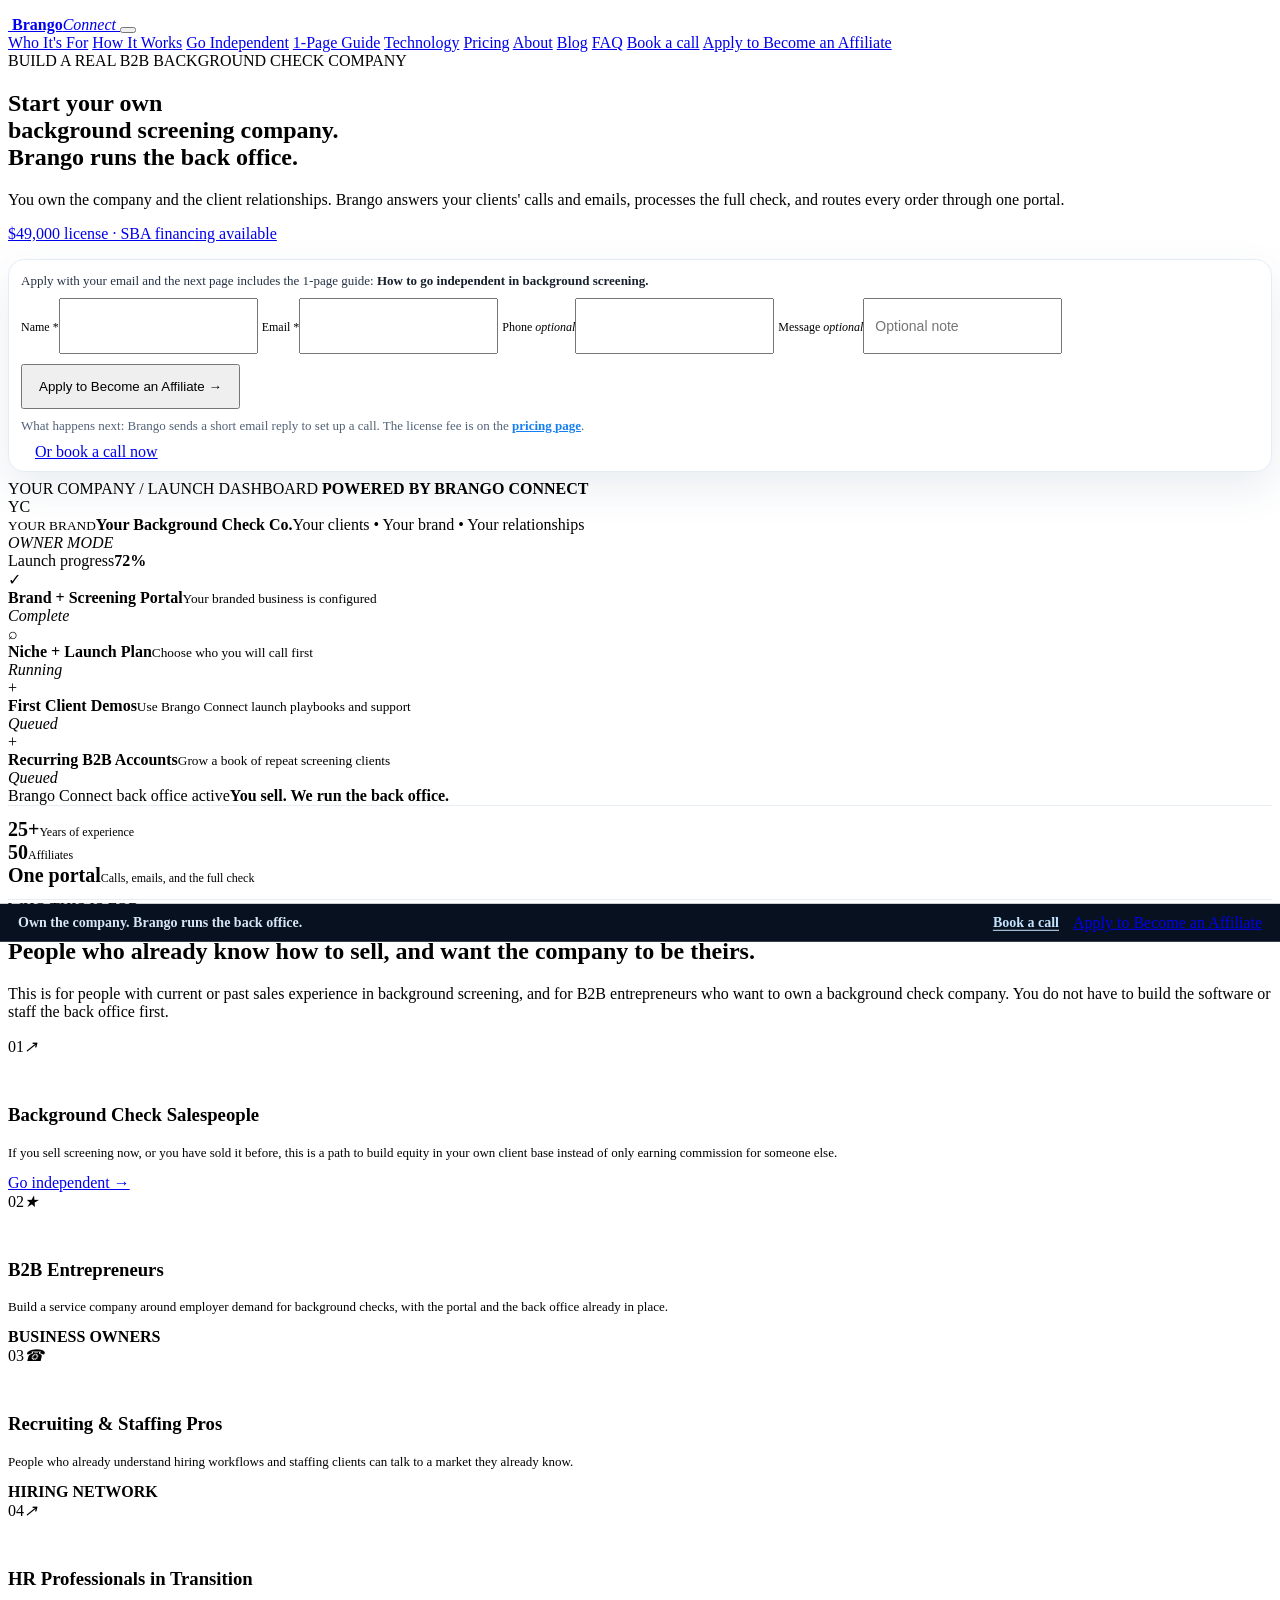
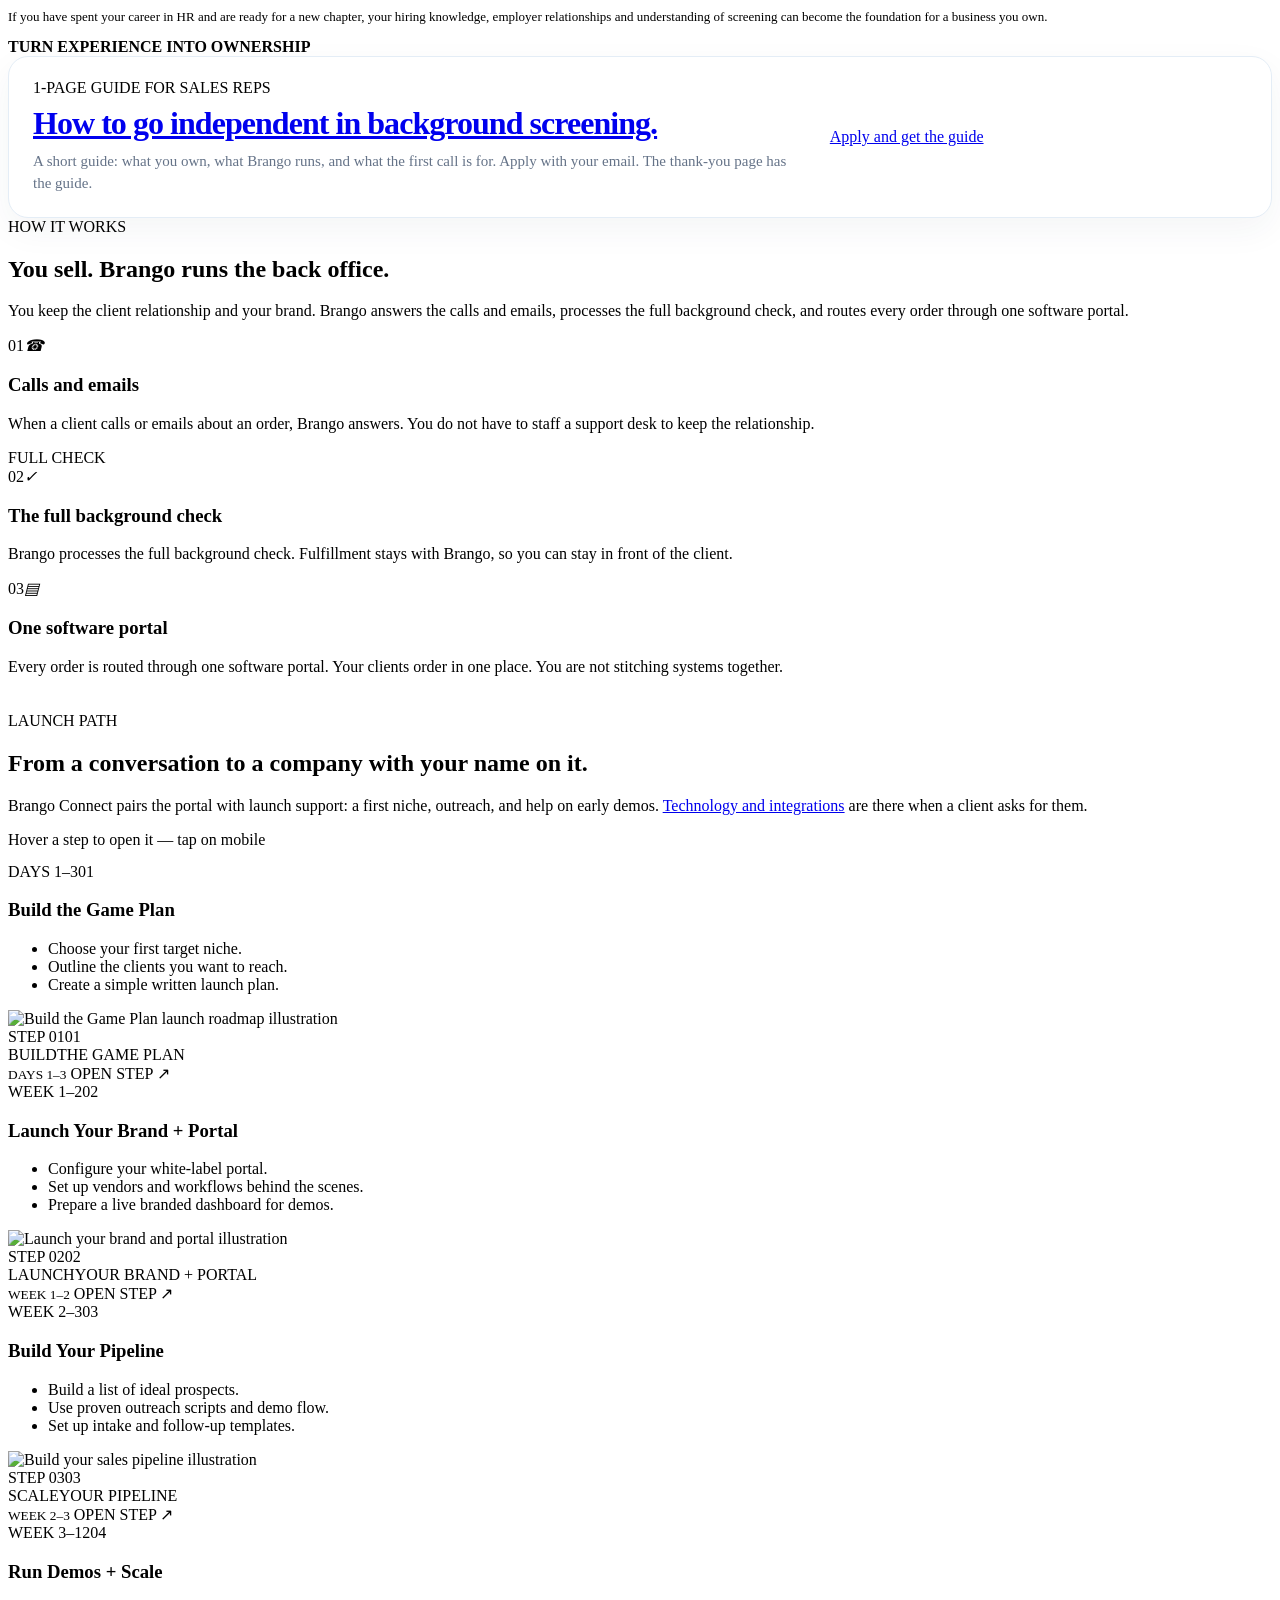
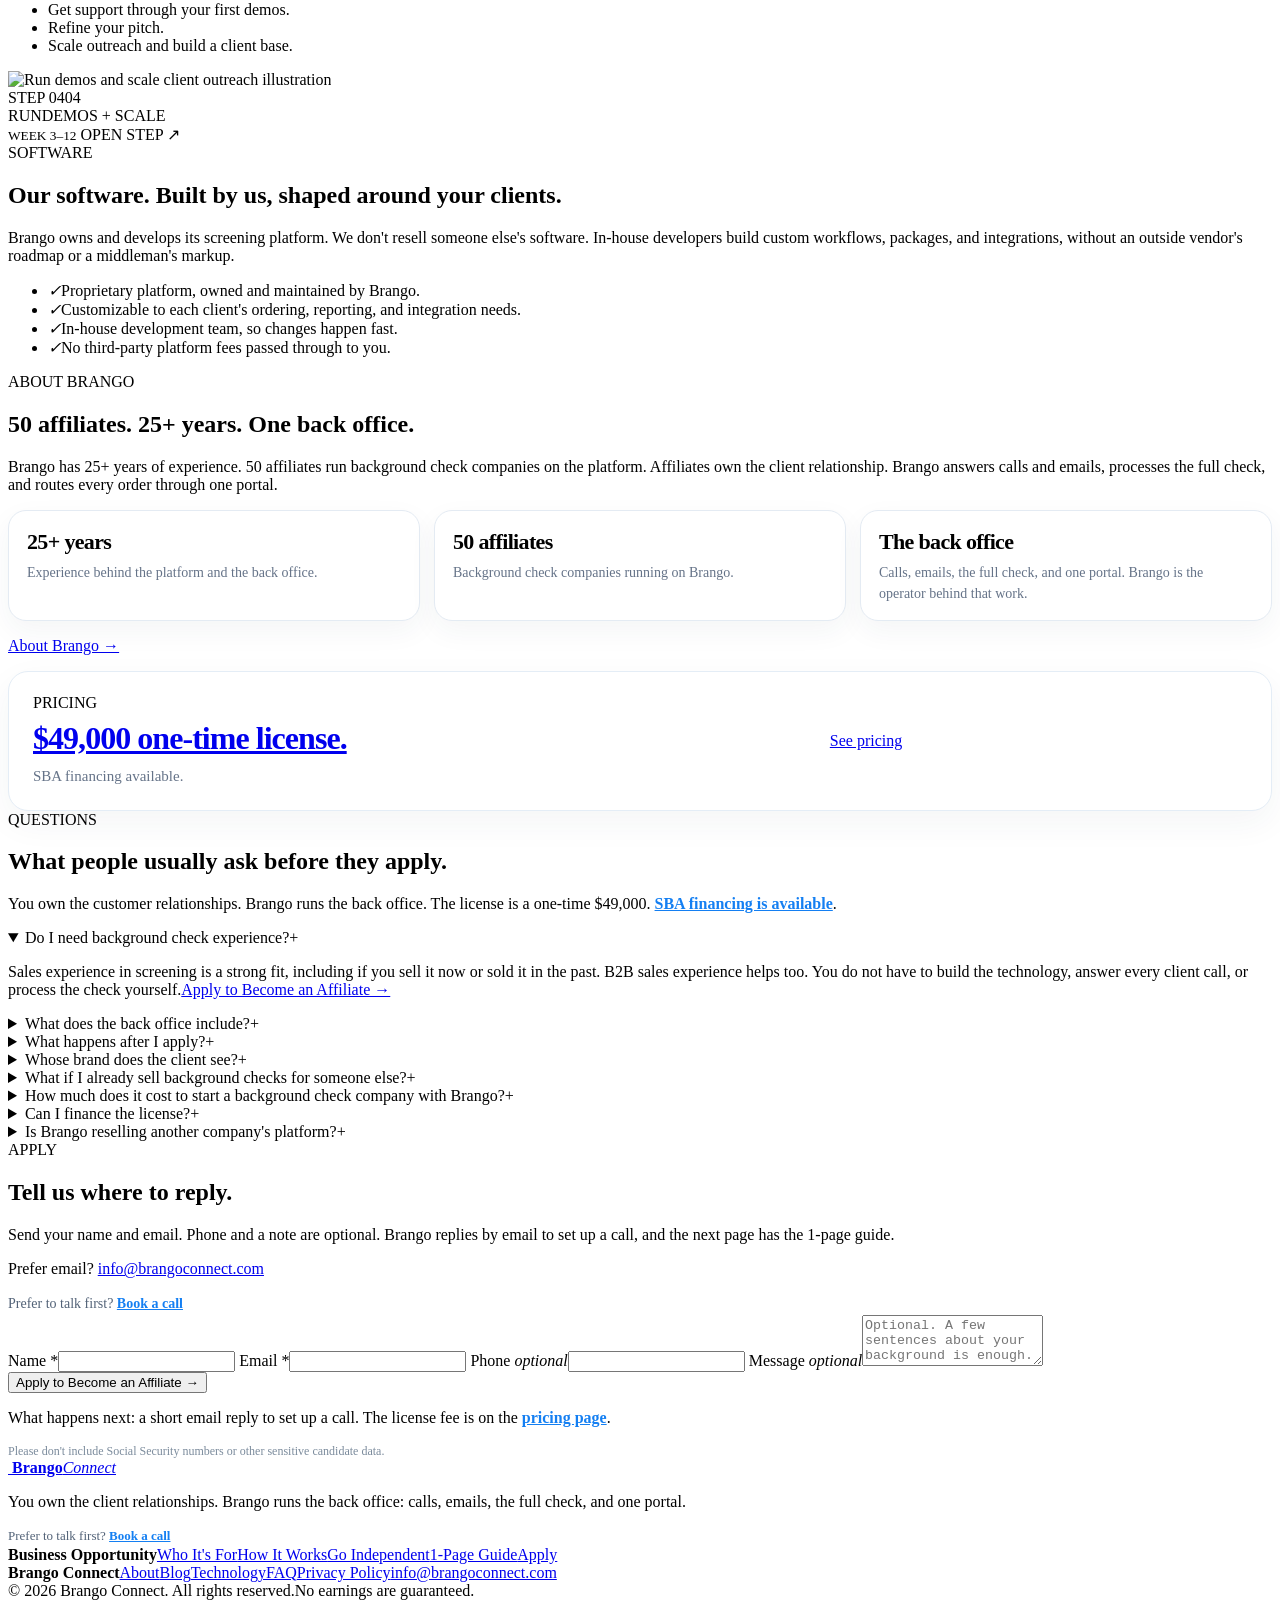
==== index.html @ 7647bb3c "Publish the $49,000 license, SBA financing, and owned software. Add a pricing page and point the nav" ====
<!doctype html>
<html lang="en">
<head>
  <meta charset="utf-8">
  <meta name="viewport" content="width=device-width,initial-scale=1">
  <title>Start a Background Check Business | Brango Affiliate Program</title>
  <meta name="description" content="Start your own background screening company with Brango. We answer your clients' calls and emails and provide the software, business setup and training.">
  <link rel="canonical" href="https://www.brangoconnect.com/">
  <meta name="robots" content="index,follow">
  <meta property="og:type" content="website">
  <meta property="og:site_name" content="Brango Connect">
  <meta property="og:title" content="Brango Connect | Own the Company. We Run the Back Office.">
  <meta property="og:description" content="Own the client relationships. Brango answers calls and emails, processes the full background check, and routes every order through one portal.">
  <meta property="og:url" content="https://www.brangoconnect.com/">
  <meta property="og:image" content="https://www.brangoconnect.com/assets/og-image.png">
  <meta property="og:image:width" content="1200">
  <meta property="og:image:height" content="630">
  <meta property="og:image:alt" content="Brango Connect. Own the company. We run the back office.">
  <meta name="twitter:card" content="summary_large_image">
  <meta name="twitter:title" content="Brango Connect | Own the Company. We Run the Back Office.">
  <meta name="twitter:description" content="Own the client relationships. Brango answers calls and emails, processes the full background check, and routes every order through one portal.">
  <meta name="twitter:image" content="https://brangoconnect.com/assets/og-image.png">
  <meta name="theme-color" content="#ffffff">
  <link rel="icon" href="assets/brango-connect-icon.png" type="image/png">
  <link rel="apple-touch-icon" href="assets/brango-connect-icon.png">
  <link rel="preconnect" href="https://fonts.googleapis.com">
  <link rel="preconnect" href="https://fonts.gstatic.com" crossorigin>
  <link href="https://fonts.googleapis.com/css2?family=Inter:wght@400;500;600;700;800;900&display=swap" rel="stylesheet">
  <link rel="stylesheet" href="styles.css">
  <link rel="stylesheet" href="brand-overrides.css">
  <link rel="stylesheet" href="launch-curtain.css">
  <link rel="stylesheet" href="lead.css">
  <!-- Analytics: Vercel Web Analytics. Enable it in the Vercel project (Analytics tab).
       The script is served at /_vercel/insights/script.js on Vercel. A local 404 is expected.
       Placeholder: [data-analytics] on links is ready for another vendor. None is configured. -->
  <script>
    window.va = window.va || function () { (window.vaq = window.vaq || []).push(arguments); };
  </script>
  <script defer src="/_vercel/insights/script.js"></script>
  <script type="application/ld+json">
  {
    "@context": "https://schema.org",
    "@type": "Organization",
    "name": "Brango Connect",
    "url": "https://www.brangoconnect.com/",
    "logo": "https://www.brangoconnect.com/assets/brango-connect-logo.png",
    "email": "info@brangoconnect.com"
  }
  </script>
  <script type="application/ld+json">
  {
    "@context": "https://schema.org",
    "@type": "FAQPage",
    "mainEntity": [
      {
        "@type": "Question",
        "name": "Do I need background check experience?",
        "acceptedAnswer": {
          "@type": "Answer",
          "text": "Sales experience in screening is a strong fit, including if you sell it now or sold it in the past. B2B sales experience helps too. You do not have to build the technology, answer every client call, or process the check yourself."
        }
      },
      {
        "@type": "Question",
        "name": "What does the back office include?",
        "acceptedAnswer": {
          "@type": "Answer",
          "text": "Brango answers your clients' calls and emails, processes the full background check, and routes every order through one software portal. You keep the client relationship and your brand."
        }
      },
      {
        "@type": "Question",
        "name": "What happens after I apply?",
        "acceptedAnswer": {
          "@type": "Answer",
          "text": "Brango sends a short email reply to set up a call. The license fee and what's included are on the pricing page at https://www.brangoconnect.com/pricing.html. The thank-you page also has the 1-page guide."
        }
      },
      {
        "@type": "Question",
        "name": "Whose brand does the client see?",
        "acceptedAnswer": {
          "@type": "Answer",
          "text": "Your company stays in front of the client. Brango powers the portal and runs the back office behind it."
        }
      },
      {
        "@type": "Question",
        "name": "What if I already sell background checks for someone else?",
        "acceptedAnswer": {
          "@type": "Answer",
          "text": "Applying starts a conversation. It is not a resignation. This is about clients you win for your own company, not a plan for moving an employer's current accounts. If an agreement with an employer restricts that, the agreement controls."
        }
      },
      {
        "@type": "Question",
        "name": "How much does it cost to start a background check company with Brango?",
        "acceptedAnswer": {
          "@type": "Answer",
          "text": "The license fee is $49,000, paid once. Ask us for the full fee schedule before you sign."
        }
      },
      {
        "@type": "Question",
        "name": "Can I finance the license?",
        "acceptedAnswer": {
          "@type": "Answer",
          "text": "Yes. Brango offers SBA financing for qualified buyers. Mention it on your application and we'll walk you through the steps."
        }
      },
      {
        "@type": "Question",
        "name": "Is Brango reselling another company's platform?",
        "acceptedAnswer": {
          "@type": "Answer",
          "text": "No. Brango built and owns its screening software, and our own developers customize it for affiliates and their clients."
        }
      }
    ]
  }
  </script>
</head>
<body>
  <div class="topbar"><div class="shell topbar-inner"></div></div>

  <header class="site-header" id="top">
    <div class="shell nav-wrap">
      <a class="brand brand-lockup" href="#top" aria-label="Brango Connect home">
        <img src="assets/brango-connect-icon.png" alt="">
        <span class="brand-words"><strong>Brango</strong><em>Connect</em></span>
      </a>
      <button class="menu-toggle" aria-label="Open navigation" aria-expanded="false" aria-controls="main-nav"><span></span><span></span><span></span></button>
      <nav class="main-nav" id="main-nav" aria-label="Primary navigation">
        <a href="#who">Who It's For</a>
        <a href="#how">How It Works</a>
        <a href="go-independent.html">Go Independent</a>
        <a href="/guide.html">1-Page Guide</a>
        <a href="technology.html">Technology</a>
        <a href="pricing.html">Pricing</a>
        <a href="about.html">About</a>
        <a href="blog/">Blog</a>
        <a href="#faq">FAQ</a>
        <a href="https://calendar.app.google/HRjFjbsaZtN8QM1H8" target="_blank" rel="noopener" data-analytics="nav-book">Book a call</a>
        <a class="button button-small button-primary" href="#apply" data-analytics="nav-apply">Apply to Become an Affiliate</a>
      </nav>
    </div>
  </header>

  <main>
    <section class="hero">
      <div class="hero-grid"></div><div class="hero-glow glow-blue"></div><div class="hero-glow glow-orange"></div>
      <div class="shell hero-layout">
        <div class="hero-copy">
          <div class="eyebrow"><i class="live-dot"></i> BUILD A REAL B2B BACKGROUND CHECK COMPANY</div>
          <h1>Start your own<br>background screening company.<br><span>Brango runs the back office.</span></h1>
          <p>You own the company and the client relationships. Brango answers your clients' calls and emails, processes the full check, and routes every order through one portal.</p>
          <p class="hero-aside"><a href="/pricing.html">$49,000 license · SBA financing available</a></p>
          <div class="hero-form-card" id="apply">
            <p class="guide-line">Apply with your email and the next page includes the 1-page guide: <b>How to go independent in background screening.</b></p>
            <form class="js-lead-form hero-form" action="https://formspree.io/f/xgawroga" method="POST">
              <input type="hidden" name="_subject" value="New Brango Connect affiliate application">
              <input type="hidden" name="_next" value="https://brangoconnect.com/thank-you.html">
              <input type="hidden" name="source" value="Homepage hero">
              <input type="hidden" name="guide" value="How to go independent in background screening">
              <input class="hp" type="text" name="_gotcha" tabindex="-1" autocomplete="off" aria-hidden="true">
              <div class="form-grid">
                <label><span>Name *</span><input type="text" name="name" autocomplete="name" required></label>
                <label><span>Email *</span><input type="email" name="email" autocomplete="email" required></label>
                <label><span>Phone <em class="optional-mark">optional</em></span><input type="tel" name="phone" autocomplete="tel" inputmode="tel"></label>
                <label><span>Message <em class="optional-mark">optional</em></span><input type="text" name="message" placeholder="Optional note"></label>
              </div>
              <button class="button button-primary button-large form-submit" type="submit">Apply to Become an Affiliate <b>→</b></button>
              <p class="next-steps">What happens next: Brango sends a short email reply to set up a call. The license fee is on the <a class="inline-link" href="/pricing.html">pricing page</a>.</p>
              <div class="form-status" role="status" aria-live="polite"></div>
            </form>
            <a class="button button-secondary hero-book" href="https://calendar.app.google/HRjFjbsaZtN8QM1H8" target="_blank" rel="noopener" data-analytics="hero-book">Or book a call now</a>
          </div>
        </div>

        <div class="hero-stage reveal" aria-label="Brango Connect launch dashboard">
          <div class="orbit orbit-a"></div><div class="orbit orbit-b"></div>
          <div class="floating-node node-id"><span>★</span><b>Your Brand</b><small>White label</small></div>
          <div class="floating-node node-county"><span>↗</span><b>Your Clients</b><small>B2B accounts</small></div>
          <div class="floating-node node-drug"><span>✓</span><b>Back Office</b><small>Calls, emails, checks</small></div>
          <div class="floating-node node-ats"><span>▤</span><b>One Portal</b><small>Every order</small></div>
          <div class="screen-console">
            <div class="console-top"><div class="window-dots"><i></i><i></i><i></i></div><span>YOUR COMPANY / LAUNCH DASHBOARD</span><b><i></i> POWERED BY BRANGO CONNECT</b></div>
            <div class="candidate-row">
              <div class="avatar">YC</div>
              <div><small>YOUR BRAND</small><strong>Your Background Check Co.</strong><span>Your clients • Your brand • Your relationships</span></div>
              <em>OWNER MODE</em>
            </div>
            <div class="progress-block">
              <div><span>Launch progress</span><strong id="meter-percent">72%</strong></div>
              <div class="meter"><i id="meter-bar"></i></div>
            </div>
            <div class="check-list">
              <div class="console-check complete"><span class="check-icon">✓</span><div><b>Brand + Screening Portal</b><small>Your branded business is configured</small></div><em>Complete</em></div>
              <div class="console-check running"><span class="check-icon">⌕</span><div><b>Niche + Launch Plan</b><small>Choose who you will call first</small></div><em>Running</em></div>
              <div class="console-check queued"><span class="check-icon">+</span><div><b>First Client Demos</b><small>Use Brango Connect launch playbooks and support</small></div><em>Queued</em></div>
              <div class="console-check queued"><span class="check-icon">+</span><div><b>Recurring B2B Accounts</b><small>Grow a book of repeat screening clients</small></div><em>Queued</em></div>
            </div>
            <div class="console-foot"><span><i></i> Brango Connect back office active</span><b>You sell. We run the back office.</b></div>
          </div>
          <div class="event-card event-one"><span>+</span><div><small>NEW CLIENT</small><b>Staffing account activated</b></div></div>
          <div class="event-card event-two"><span>✓</span><div><small>BACKEND</small><b>Screening order fulfilled</b></div></div>
        </div>
      </div>
      <div class="hero-wave"></div>
    </section>

    <section class="proof-band" aria-label="About Brango">
      <div class="shell proof-row">
        <div><strong>25+</strong><small>Years of experience</small></div>
        <div><strong>50</strong><small>Affiliates</small></div>
        <div><strong>One portal</strong><small>Calls, emails, and the full check</small></div>
      </div>
    </section>

    <section class="section" id="who">
      <div id="why"></div>
      <div class="shell">
        <div class="section-heading heading-split reveal">
          <div>
            <span class="kicker">WHO THIS IS FOR</span>
            <h2>People who already know how to sell, and want the company to be theirs.</h2>
          </div>
          <p>This is for people with current or past sales experience in background screening, and for B2B entrepreneurs who want to own a background check company. You do not have to build the software or staff the back office first.</p>
        </div>
        <div class="industry-grid">
          <article class="industry-card reveal"><span>01</span><i>↗</i><h3>Background Check Salespeople</h3><p>If you sell screening now, or you have sold it before, this is a path to build equity in your own client base instead of only earning commission for someone else.</p><a href="go-independent.html" data-analytics="who-go-independent">Go independent →</a></article>
          <article class="industry-card reveal"><span>02</span><i>★</i><h3>B2B Entrepreneurs</h3><p>Build a service company around employer demand for background checks, with the portal and the back office already in place.</p><b>BUSINESS OWNERS</b></article>
          <article class="industry-card reveal"><span>03</span><i>☎</i><h3>Recruiting &amp; Staffing Pros</h3><p>People who already understand hiring workflows and staffing clients can talk to a market they already know.</p><b>HIRING NETWORK</b></article>
          <article class="industry-card reveal"><span>04</span><i>↗</i><h3>HR Professionals in Transition</h3><p>If you have spent your career in HR and are ready for a new chapter, your hiring knowledge, employer relationships and understanding of screening can become the foundation for a business you own.</p><b>TURN EXPERIENCE INTO OWNERSHIP</b></article>
        </div>
      </div>
    </section>

    <section class="section section-soft" id="guide-offer">
      <div class="shell">
        <div class="guide-banner reveal">
          <div>
            <span class="kicker">1-PAGE GUIDE FOR SALES REPS</span>
            <h2><a href="/guide.html">How to go independent in background screening.</a></h2>
            <p>A short guide: what you own, what Brango runs, and what the first call is for. Apply with your email. The thank-you page has the guide.</p>
          </div>
          <a class="button button-primary button-large" href="#apply" data-analytics="guide-banner">Apply and get the guide</a>
        </div>
      </div>
    </section>

    <section class="section launch-section" id="how">
      <div id="back-office"></div>
      <div id="included"></div>
      <div class="shell">
        <div class="section-heading centered reveal">
          <span class="kicker">HOW IT WORKS</span>
          <h2>You sell. Brango runs the back office.</h2>
          <p>You keep the client relationship and your brand. Brango answers the calls and emails, processes the full background check, and routes every order through one software portal.</p>
        </div>
        <div class="pillar-grid">
          <article class="pillar-card reveal"><div class="card-top"><span>01</span><i class="icon-circle">☎</i></div><h3>Calls and emails</h3><p>When a client calls or emails about an order, Brango answers. You do not have to staff a support desk to keep the relationship.</p></article>
          <article class="pillar-card pillar-featured reveal"><div class="feature-label">FULL CHECK</div><div class="card-top"><span>02</span><i class="icon-circle">✓</i></div><h3>The full background check</h3><p>Brango processes the full background check. Fulfillment stays with Brango, so you can stay in front of the client.</p></article>
          <article class="pillar-card reveal"><div class="card-top"><span>03</span><i class="icon-circle">▤</i></div><h3>One software portal</h3><p>Every order is routed through one software portal. Your clients order in one place. You are not stitching systems together.</p></article>
        </div>
        <div class="section-heading centered follow reveal">
          <span class="kicker">LAUNCH PATH</span>
          <h2>From a conversation to a company with your name on it.</h2>
          <p>Brango Connect pairs the portal with launch support: a first niche, outreach, and help on early demos. <a class="text-link" href="technology.html" data-analytics="how-technology">Technology and integrations</a> are there when a client asks for them.</p>
        </div>
        <div id="launch"></div>
        <div class="launch-curtain-hint"><i></i><span>Hover a step to open it — tap on mobile</span></div>
        <div class="launch-curtain-grid">
          <article class="launch-curtain-card" tabindex="0" role="button" aria-expanded="false" aria-label="Open Build the Game Plan">
            <div class="launch-card-back">
              <div class="launch-back-top"><span class="launch-days">DAYS 1–3</span><span class="launch-step-badge">01</span></div>
              <h3>Build the Game Plan</h3>
              <ul><li>Choose your first target niche.</li><li>Outline the clients you want to reach.</li><li>Create a simple written launch plan.</li></ul>
              <div class="launch-step-art"><img src="assets/launch-step-1.svg" alt="Build the Game Plan launch roadmap illustration"></div>
            </div>
            <div class="launch-front" aria-hidden="true">
              <div class="launch-front-top"><span class="launch-front-label">STEP 01</span><span class="launch-front-number">01</span></div>
              <div class="launch-front-word">BUILD<span class="launch-front-sub">THE GAME PLAN</span></div>
              <div class="launch-front-bottom"><small>DAYS 1–3</small><span class="launch-open-pill"><i></i> OPEN STEP ↗</span></div>
            </div>
          </article>
          <article class="launch-curtain-card" tabindex="0" role="button" aria-expanded="false" aria-label="Open Launch Your Brand + Portal">
            <div class="launch-card-back">
              <div class="launch-back-top"><span class="launch-days">WEEK 1–2</span><span class="launch-step-badge">02</span></div>
              <h3>Launch Your Brand + Portal</h3>
              <ul><li>Configure your white-label portal.</li><li>Set up vendors and workflows behind the scenes.</li><li>Prepare a live branded dashboard for demos.</li></ul>
              <div class="launch-step-art"><img src="assets/launch-step-2.svg" alt="Launch your brand and portal illustration"></div>
            </div>
            <div class="launch-front" aria-hidden="true">
              <div class="launch-front-top"><span class="launch-front-label">STEP 02</span><span class="launch-front-number">02</span></div>
              <div class="launch-front-word">LAUNCH<span class="launch-front-sub">YOUR BRAND + PORTAL</span></div>
              <div class="launch-front-bottom"><small>WEEK 1–2</small><span class="launch-open-pill"><i></i> OPEN STEP ↗</span></div>
            </div>
          </article>
          <article class="launch-curtain-card" tabindex="0" role="button" aria-expanded="false" aria-label="Open Build Your Pipeline">
            <div class="launch-card-back">
              <div class="launch-back-top"><span class="launch-days">WEEK 2–3</span><span class="launch-step-badge">03</span></div>
              <h3>Build Your Pipeline</h3>
              <ul><li>Build a list of ideal prospects.</li><li>Use proven outreach scripts and demo flow.</li><li>Set up intake and follow-up templates.</li></ul>
              <div class="launch-step-art"><img src="assets/launch-step-3.svg" alt="Build your sales pipeline illustration"></div>
            </div>
            <div class="launch-front" aria-hidden="true">
              <div class="launch-front-top"><span class="launch-front-label">STEP 03</span><span class="launch-front-number">03</span></div>
              <div class="launch-front-word">SCALE<span class="launch-front-sub">YOUR PIPELINE</span></div>
              <div class="launch-front-bottom"><small>WEEK 2–3</small><span class="launch-open-pill"><i></i> OPEN STEP ↗</span></div>
            </div>
          </article>
          <article class="launch-curtain-card" tabindex="0" role="button" aria-expanded="false" aria-label="Open Run Demos + Scale">
            <div class="launch-card-back">
              <div class="launch-back-top"><span class="launch-days">WEEK 3–12</span><span class="launch-step-badge">04</span></div>
              <h3>Run Demos + Scale</h3>
              <ul><li>Get support through your first demos.</li><li>Refine your pitch.</li><li>Scale outreach and build a client base.</li></ul>
              <div class="launch-step-art"><img src="assets/launch-step-4.svg" alt="Run demos and scale client outreach illustration"></div>
            </div>
            <div class="launch-front" aria-hidden="true">
              <div class="launch-front-top"><span class="launch-front-label">STEP 04</span><span class="launch-front-number">04</span></div>
              <div class="launch-front-word">RUN<span class="launch-front-sub">DEMOS + SCALE</span></div>
              <div class="launch-front-bottom"><small>WEEK 3–12</small><span class="launch-open-pill"><i></i> OPEN STEP ↗</span></div>
            </div>
          </article>
        </div>
      </div>
    </section>

    <section class="section" id="software">
      <div class="shell">
        <div class="section-heading centered reveal">
          <span class="kicker">SOFTWARE</span>
          <h2>Our software. Built by us, shaped around your clients.</h2>
          <p>Brango owns and develops its screening platform. We don't resell someone else's software. In-house developers build custom workflows, packages, and integrations, without an outside vendor's roadmap or a middleman's markup.</p>
        </div>
        <article class="ownership-card reveal">
          <ul>
            <li><i>✓</i><span>Proprietary platform, owned and maintained by Brango.</span></li>
            <li><i>✓</i><span>Customizable to each client's ordering, reporting, and integration needs.</span></li>
            <li><i>✓</i><span>In-house development team, so changes happen fast.</span></li>
            <li><i>✓</i><span>No third-party platform fees passed through to you.</span></li>
          </ul>
        </article>
      </div>
    </section>

    <section class="section section-soft" id="about">
      <div class="shell">
        <div class="section-heading centered reveal">
          <span class="kicker">ABOUT BRANGO</span>
          <h2>50 affiliates. 25+ years. One back office.</h2>
          <p>Brango has 25+ years of experience. 50 affiliates run background check companies on the platform. Affiliates own the client relationship. Brango answers calls and emails, processes the full check, and routes every order through one portal.</p>
        </div>
        <div class="about-grid">
          <article class="about-card reveal"><strong>25+ years</strong><p>Experience behind the platform and the back office.</p></article>
          <article class="about-card reveal"><strong>50 affiliates</strong><p>Background check companies running on Brango.</p></article>
          <article class="about-card reveal"><strong>The back office</strong><p>Calls, emails, the full check, and one portal. Brango is the operator behind that work.</p></article>
        </div>
        <p class="center-link"><a class="text-link" href="about.html">About Brango →</a></p>
      </div>
    </section>

    <section class="section" id="pricing">
      <div class="shell">
        <div class="guide-banner reveal">
          <div>
            <span class="kicker">PRICING</span>
            <h2><a href="/pricing.html">$49,000 one-time license.</a></h2>
            <p>SBA financing available.</p>
          </div>
          <a class="button button-primary button-large" href="/pricing.html" data-analytics="home-pricing">See pricing</a>
        </div>
      </div>
    </section>

    <section class="section faq-section" id="faq">
      <div class="shell faq-layout">
        <div class="faq-copy reveal">
          <span class="kicker">QUESTIONS</span>
          <h2>What people usually ask before they apply.</h2>
          <p>You own the customer relationships. Brango runs the back office. The license is a one-time $49,000. <a class="inline-link" href="/pricing.html">SBA financing is available</a>.</p>
        </div>
        <div class="faq-list reveal">
          <details open>
            <summary>Do I need background check experience?<span>+</span></summary>
            <p>Sales experience in screening is a strong fit, including if you sell it now or sold it in the past. B2B sales experience helps too. You do not have to build the technology, answer every client call, or process the check yourself.<a class="faq-cta button button-primary button-small" href="#apply" data-analytics="faq-apply">Apply to Become an Affiliate →</a></p>
          </details>
          <details>
            <summary>What does the back office include?<span>+</span></summary>
            <p>Brango answers your clients' calls and emails, processes the full background check, and routes every order through one software portal. You keep the client relationship and your brand.<a class="faq-cta button button-primary button-small" href="#how" data-analytics="faq-back-office">See How It Works →</a></p>
          </details>
          <details>
            <summary>What happens after I apply?<span>+</span></summary>
            <p>Brango sends a short email reply to set up a call. The license fee and what's included are on the <a class="inline-link" href="/pricing.html">pricing page</a>. The thank-you page also has the 1-page guide.<a class="faq-cta button button-primary button-small" href="#apply" data-analytics="faq-next">Apply to Become an Affiliate →</a></p>
          </details>
          <details>
            <summary>Whose brand does the client see?<span>+</span></summary>
            <p>Your company stays in front of the client. Brango powers the portal and runs the back office behind it.<a class="faq-cta button button-primary button-small" href="#apply" data-analytics="faq-brand">Apply to Become an Affiliate →</a></p>
          </details>
          <details>
            <summary>What if I already sell background checks for someone else?<span>+</span></summary>
            <p>Applying starts a conversation. It is not a resignation. This is about clients you win for your own company, not a plan for moving an employer's current accounts. If an agreement with an employer restricts that, the agreement controls.<a class="faq-cta button button-primary button-small" href="go-independent.html" data-analytics="faq-independent">Go Independent →</a></p>
          </details>
          <details>
            <summary>How much does it cost to start a background check company with Brango?<span>+</span></summary>
            <p>The license fee is $49,000, paid once. Ask us for the full fee schedule before you sign.<a class="faq-cta button button-primary button-small" href="/pricing.html" data-analytics="faq-pricing">See pricing →</a></p>
          </details>
          <details>
            <summary>Can I finance the license?<span>+</span></summary>
            <p>Yes. Brango offers SBA financing for qualified buyers. Mention it on your application and we'll walk you through the steps.<a class="faq-cta button button-primary button-small" href="#apply" data-analytics="faq-sba">Apply to Become an Affiliate →</a></p>
          </details>
          <details>
            <summary>Is Brango reselling another company's platform?<span>+</span></summary>
            <p>No. Brango built and owns its screening software, and our own developers customize it for affiliates and their clients.<a class="faq-cta button button-primary button-small" href="/pricing.html#software" data-analytics="faq-software">See the platform →</a></p>
          </details>
        </div>
      </div>
    </section>

    <section class="section contact-section" id="contact">
      <div id="model"></div>
      <div class="shell contact-layout">
        <div class="contact-copy reveal">
          <span class="kicker">APPLY</span>
          <h2>Tell us where to reply.</h2>
          <p>Send your name and email. Phone and a note are optional. Brango replies by email to set up a call, and the next page has the 1-page guide.</p>
          <p class="contact-direct">Prefer email? <a href="mailto:info@brangoconnect.com">info@brangoconnect.com</a></p>
          <p class="book-line">Prefer to talk first? <a href="https://calendar.app.google/HRjFjbsaZtN8QM1H8" target="_blank" rel="noopener" data-analytics="contact-book">Book a call</a></p>
        </div>
        <div class="contact-form-card reveal">
          <form class="js-lead-form" action="https://formspree.io/f/xgawroga" method="POST">
            <input type="hidden" name="_subject" value="New Brango Connect affiliate application">
            <input type="hidden" name="_next" value="https://brangoconnect.com/thank-you.html">
            <input type="hidden" name="source" value="Homepage bottom">
            <input type="hidden" name="guide" value="How to go independent in background screening">
            <input class="hp" type="text" name="_gotcha" tabindex="-1" autocomplete="off" aria-hidden="true">
            <div class="form-grid">
              <label class="form-wide"><span>Name *</span><input type="text" name="name" autocomplete="name" required></label>
              <label><span>Email *</span><input type="email" name="email" autocomplete="email" required></label>
              <label><span>Phone <em class="optional-mark">optional</em></span><input type="tel" name="phone" autocomplete="tel" inputmode="tel"></label>
              <label class="form-wide"><span>Message <em class="optional-mark">optional</em></span><textarea name="message" rows="3" placeholder="Optional. A few sentences about your background is enough."></textarea></label>
            </div>
            <button class="button button-primary button-large form-submit" type="submit">Apply to Become an Affiliate <b>→</b></button>
            <p class="next-steps">What happens next: a short email reply to set up a call. The license fee is on the <a class="inline-link" href="/pricing.html">pricing page</a>.</p>
            <p class="form-privacy">Please don't include Social Security numbers or other sensitive candidate data.</p>
            <div class="form-status" role="status" aria-live="polite"></div>
          </form>
        </div>
      </div>
    </section>
  </main>

  <footer>
    <div class="shell footer-grid">
      <div class="footer-brand">
        <a class="brand brand-lockup footer-lockup" href="#top" aria-label="Brango Connect home">
          <img src="assets/brango-connect-icon.png" alt="">
          <span class="brand-words"><strong>Brango</strong><em>Connect</em></span>
        </a>
        <p>You own the client relationships. Brango runs the back office: calls, emails, the full check, and one portal.</p>
        <p class="footer-book">Prefer to talk first? <a href="https://calendar.app.google/HRjFjbsaZtN8QM1H8" target="_blank" rel="noopener" data-analytics="footer-book">Book a call</a></p>
      </div>
      <div><b>Business Opportunity</b><a href="#who">Who It's For</a><a href="#how">How It Works</a><a href="go-independent.html">Go Independent</a><a href="/guide.html">1-Page Guide</a><a href="#apply">Apply</a></div>
      <div><b>Brango Connect</b><a href="about.html">About</a><a href="blog/">Blog</a><a href="technology.html">Technology</a><a href="#faq">FAQ</a><a href="privacy.html">Privacy Policy</a><a href="mailto:info@brangoconnect.com">info@brangoconnect.com</a></div>
    </div>
    <div class="shell footer-bottom"><span>© 2026 Brango Connect. All rights reserved.</span><span>No earnings are guaranteed.</span></div>
  </footer>
  <div class="apply-bar" data-apply-bar>
    <p>Own the company. Brango runs the back office.</p>
    <div class="apply-bar-actions">
      <a class="book-link" href="https://calendar.app.google/HRjFjbsaZtN8QM1H8" target="_blank" rel="noopener" data-analytics="sticky-book">Book a call</a>
      <a class="button button-primary" href="#apply" data-analytics="apply-sticky">Apply to Become an Affiliate</a>
    </div>
  </div>
  <script src="script.js"></script>
</body>
</html>
---- lead.css ----
/* Lead path, tighter hero, and shared extras. Loaded last. */

.topbar-inner{height:8px}

.hero-copy .eyebrow{margin-bottom:2px}
.hero-form-card{margin-top:12px;background:#fff;border:1px solid #e4edf6;border-radius:16px;padding:12px 12px 10px;box-shadow:0 16px 40px rgba(36,75,120,.1);text-align:left}
.hero-form .form-grid{gap:8px 10px}
.hero-form .form-grid label{gap:3px}
.hero-form .form-grid label>span{font-size:12px}
.hero-form .form-grid input{min-height:38px;padding:7px 10px;font-size:14px}
.hero-form .form-submit{margin-top:10px;padding:13px 16px}
.hero-form .next-steps{margin:8px 0 0;font-size:13px;line-height:1.4;color:#526277}
.hero-form .form-status{min-height:0;margin-top:8px}
.guide-line{margin:0 0 8px;font-size:13px;line-height:1.4;color:#253246}
.guide-line b{color:#17202d}

.proof-band{background:#fff;border-top:1px solid #e6edf5;border-bottom:1px solid #e6edf5}
.proof-band .proof-row{margin:0;padding:12px 0;border-top:0;gap:12px}
.proof-band .proof-row strong{font-size:20px}
.proof-band .proof-row small{font-size:12px}

.heading-split{gap:36px}
#who .industry-card h3{min-height:0;margin-top:48px}
#who .industry-card p{font-size:13px}

.about-grid{display:grid;grid-template-columns:repeat(3,1fr);gap:14px}
.about-card{background:#fff;border:1px solid #e4ebf3;border-radius:18px;padding:18px 18px 16px;box-shadow:0 10px 28px rgba(30,55,80,.05)}
.about-card strong{display:block;font-size:22px;letter-spacing:-.03em;line-height:1.15}
.about-card p{margin:8px 0 0;color:#657388;font-size:14px;line-height:1.5}

.guide-banner{display:grid;grid-template-columns:1.3fr .7fr;gap:22px;align-items:center;background:#fff;border:1px solid #e4edf6;border-radius:20px;padding:22px 24px;box-shadow:0 12px 34px rgba(30,55,80,.05)}
.guide-banner h2{margin:8px 0 8px;font-size:clamp(24px,2.6vw,32px);letter-spacing:-.03em;line-height:1.15}
.guide-banner p{margin:0;color:#657388;font-size:15px;line-height:1.5}
.guide-banner .button{justify-content:center}

.apply-bar{position:fixed;left:0;right:0;bottom:0;z-index:70;display:flex;align-items:center;justify-content:space-between;gap:16px;padding:10px 18px;background:#07111f;color:#fff;transform:translateY(110%);transition:transform .2s ease}
.apply-bar.is-visible{transform:none}
.apply-bar p{margin:0;font-size:14px;font-weight:650;color:#d7e6f5}
.apply-bar .button{flex:0 0 auto}
body.apply-bar-on{padding-bottom:62px}

.hp{position:absolute!important;left:-9999px!important;height:0!important;width:0!important;opacity:0!important;pointer-events:none}
.form-privacy{margin:8px 0 0;font-size:12px;line-height:1.4;color:#7b8b9c}
.contact-copy{padding-top:0}
.contact-layout{gap:32px}
.launch-curtain-hint{margin:0 auto 14px}
.section-heading.follow{margin-top:36px}
.compare-grid.spaced{margin-top:22px}
.section.tight-top{padding-top:28px}

@media(min-width:1101px){
  .hero .floating-node,
  .hero .event-card,
  .hero .orbit{display:none}
  .hero-stage{min-height:0}
  .hero .screen-console{position:relative;left:auto;top:auto;width:100%;transform:none;margin-top:8px}
}

.page-intro{padding:28px 0 8px}
.page-intro h1{margin:8px 0;font-size:clamp(28px,3vw,40px);line-height:1.12;letter-spacing:-.035em}
.page-intro p{max-width:680px;color:#566579;font-size:16px;line-height:1.55}

.guide-sheet{max-width:760px;margin:0 auto;background:#fff;border:1px solid #e6edf4;border-radius:18px;padding:28px 32px 32px;box-shadow:0 16px 40px rgba(25,55,88,.06)}
.guide-sheet h1{margin:0 0 6px;font-size:30px;line-height:1.15;letter-spacing:-.03em}
.guide-sheet .guide-kicker{margin:0;color:#147ff2;font-size:12px;font-weight:800;letter-spacing:.12em}
.guide-sheet h2{margin:18px 0 6px;font-size:16px;letter-spacing:-.02em}
.guide-sheet p,.guide-sheet li{color:#3e4d60;font-size:14px;line-height:1.5}
.guide-sheet ul{margin:6px 0 0;padding-left:18px}
.guide-sheet li{margin:4px 0}
.guide-actions{display:flex;flex-wrap:wrap;gap:10px;margin:16px 0 0}

.thanks-card{max-width:720px;margin:0 auto;background:#fff;border:1px solid #e6edf4;border-radius:20px;padding:32px 32px 28px;box-shadow:0 16px 40px rgba(25,55,88,.06)}
.thanks-card h1{margin:8px 0;font-size:clamp(28px,3vw,38px);line-height:1.12;letter-spacing:-.03em}
.thanks-card h2{margin:20px 0 8px;font-size:16px;letter-spacing:-.02em;color:#17202d}
.thanks-card ol{margin:0;padding-left:20px;color:#3e4d60}
.thanks-card li{margin:8px 0;line-height:1.5}
.thanks-card p{color:#526277;line-height:1.5}
.thanks-card a:not(.button){color:#147ff2;font-weight:650}
.thanks-book{margin:12px 0 2px;padding:16px 18px 18px;border:1px solid #d7e8f8;border-radius:16px;background:#f4f9ff}
.thanks-book h2{margin:0 0 4px;font-size:18px}
.thanks-book p{margin:0}
.thanks-book .button{margin-top:14px}
.thanks-contact{margin:18px 0 0}
.hero-book{width:100%;margin-top:8px;padding:11px 14px}
.book-line{margin:12px 0 0;font-size:14px;line-height:1.45;color:#526277}
.book-line a,.inline-link{color:#147ff2;font-weight:750}
.cta-card .book-line{grid-column:1/-1;margin:4px 0 0;color:#e7f6ff;font-size:15px}
.cta-card .book-line a{color:#fff;font-weight:800;text-decoration:underline;text-underline-offset:3px}
.footer-grid .footer-book{margin:12px 0 0;max-width:330px;font-size:13px;line-height:1.45;color:#526277}
.footer-grid .footer-book a{font-size:13px;color:#147ff2;font-weight:750}
.apply-bar-actions{display:flex;align-items:center;gap:14px;flex:0 0 auto}
.apply-bar .book-link{color:#c5e4ff;font-size:14px;font-weight:750;white-space:nowrap;text-decoration:underline;text-underline-offset:3px}
.apply-bar .book-link:hover{color:#fff}
.thanks-note{margin:12px 0 0;font-size:14px;color:#657388}
.thanks-home{margin:18px 0 0}
.thanks-home a{color:#647184;font-size:14px;font-weight:600;text-decoration:underline;text-underline-offset:3px}
.thanks-home a:hover{color:#147ff2}

@media(max-width:1100px){
  .hero-form-card{max-width:560px;margin-left:auto;margin-right:auto}
  .about-grid,.guide-banner{grid-template-columns:1fr}
  .apply-bar{flex-wrap:wrap;row-gap:8px}
  body.apply-bar-on{padding-bottom:100px}
}
@media(max-width:620px){
  .hero-form .form-grid{grid-template-columns:1fr 1fr}
  .apply-bar p{display:none}
  .apply-bar .button{width:100%}
  .guide-sheet{padding:20px 16px 24px}
  .thanks-card{padding:24px 18px 22px}
  .thanks-card h1{font-size:28px}
  .thanks-book{padding:14px 14px 16px}
  .thanks-book .button,.hero-book{width:100%}
  .apply-bar{flex-wrap:wrap;justify-content:center;row-gap:8px}
  .apply-bar-actions{width:100%;flex-direction:column;align-items:stretch;gap:8px}
  .apply-bar .book-link{text-align:center}
  body.apply-bar-on{padding-bottom:108px}
  .proof-band .proof-row strong{font-size:16px}
  .proof-band .proof-row small{font-size:10px}
}
@media print{
  .topbar,.site-header,.apply-bar,footer,.guide-actions,.no-print{display:none!important}
  body{background:#fff}
  .guide-sheet{border:0;box-shadow:none;padding:0;max-width:none}
  .guide-sheet h1{font-size:22px}
  .guide-sheet h2{font-size:14px;margin-top:12px}
  .guide-sheet p,.guide-sheet li{font-size:12px}
}
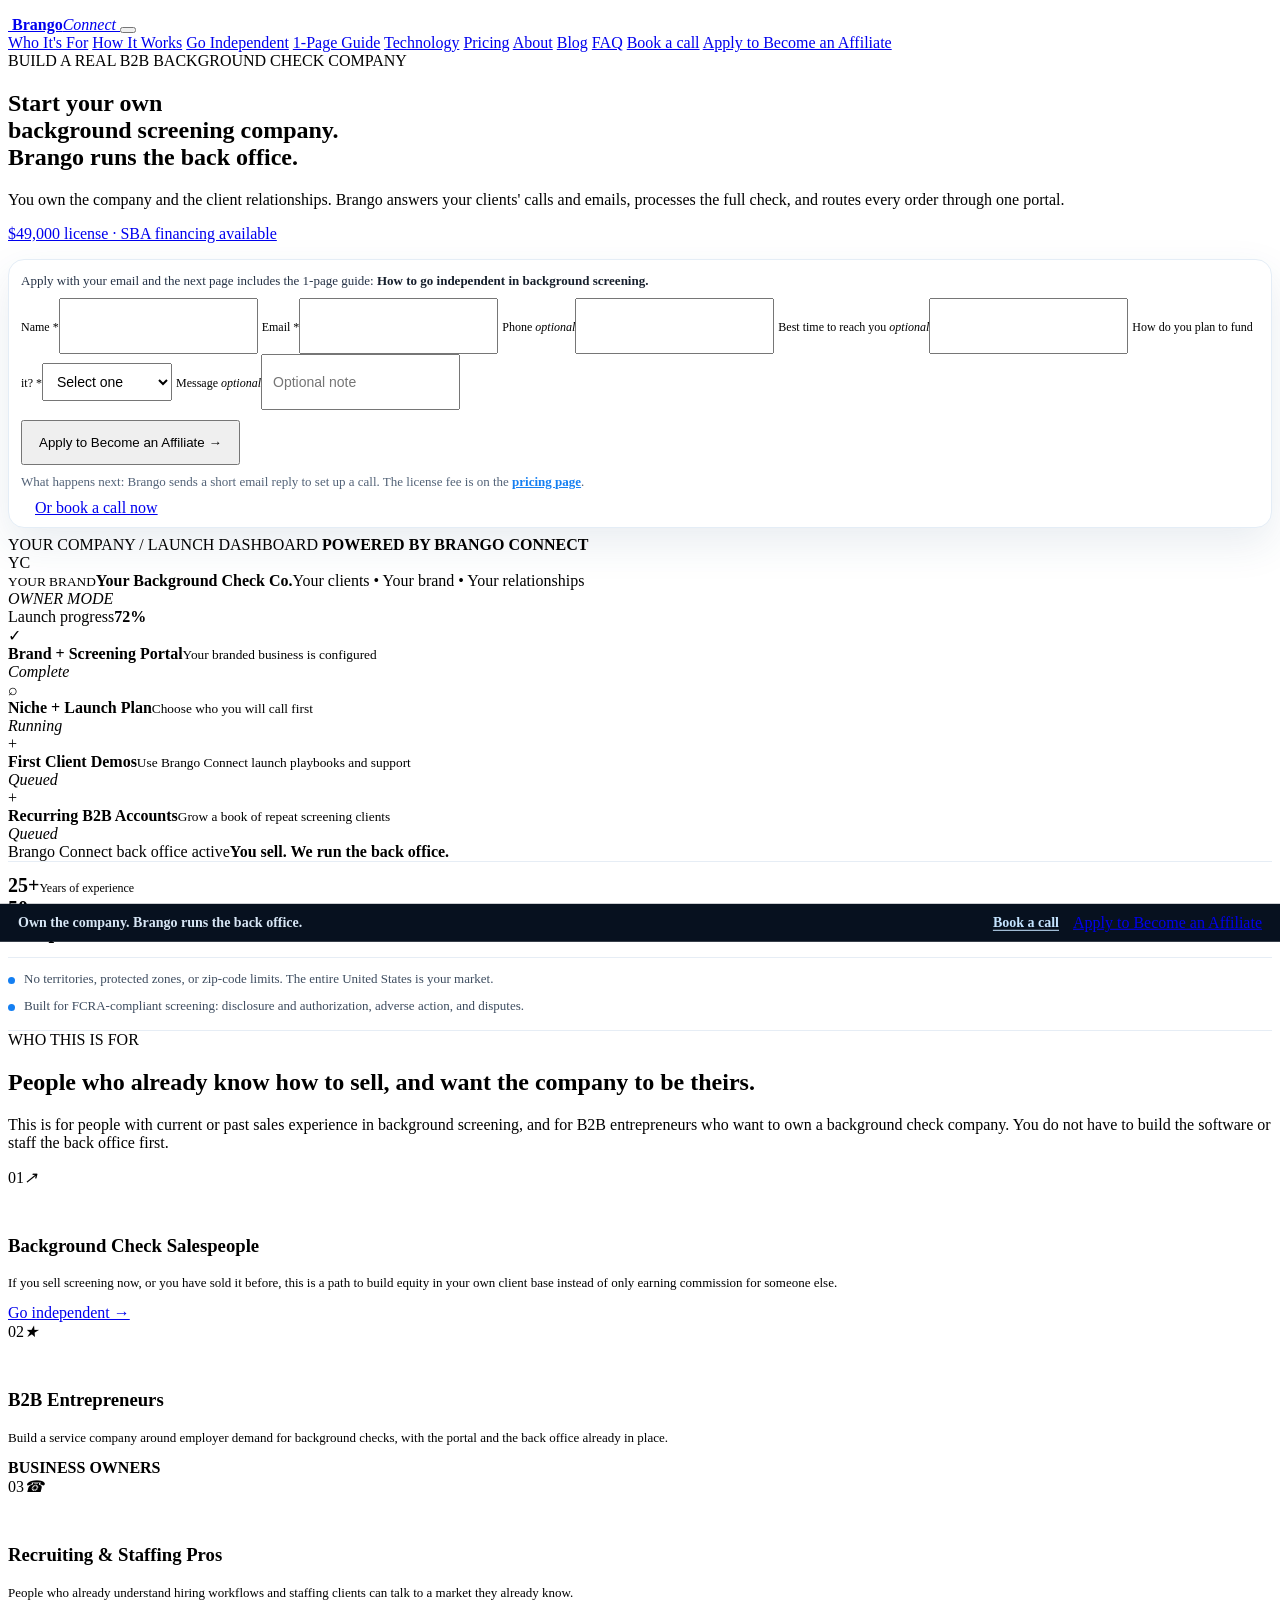
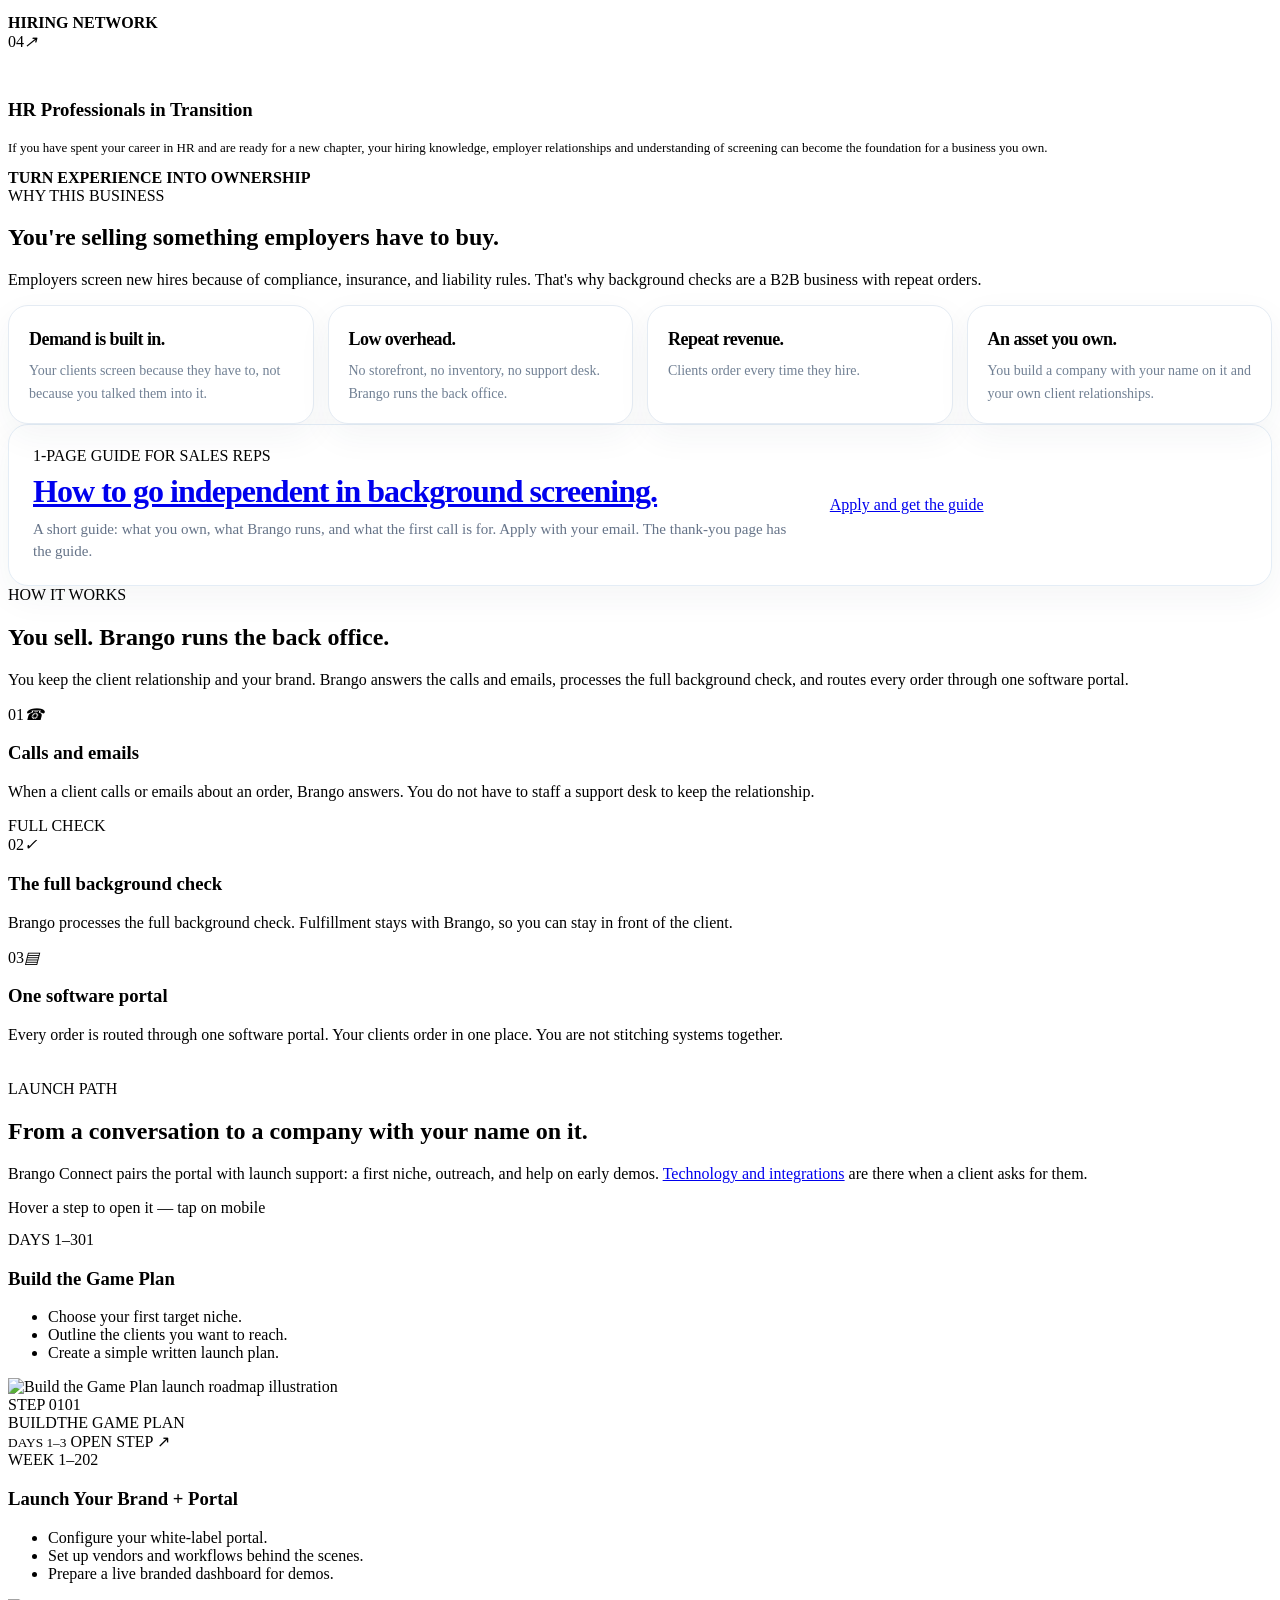
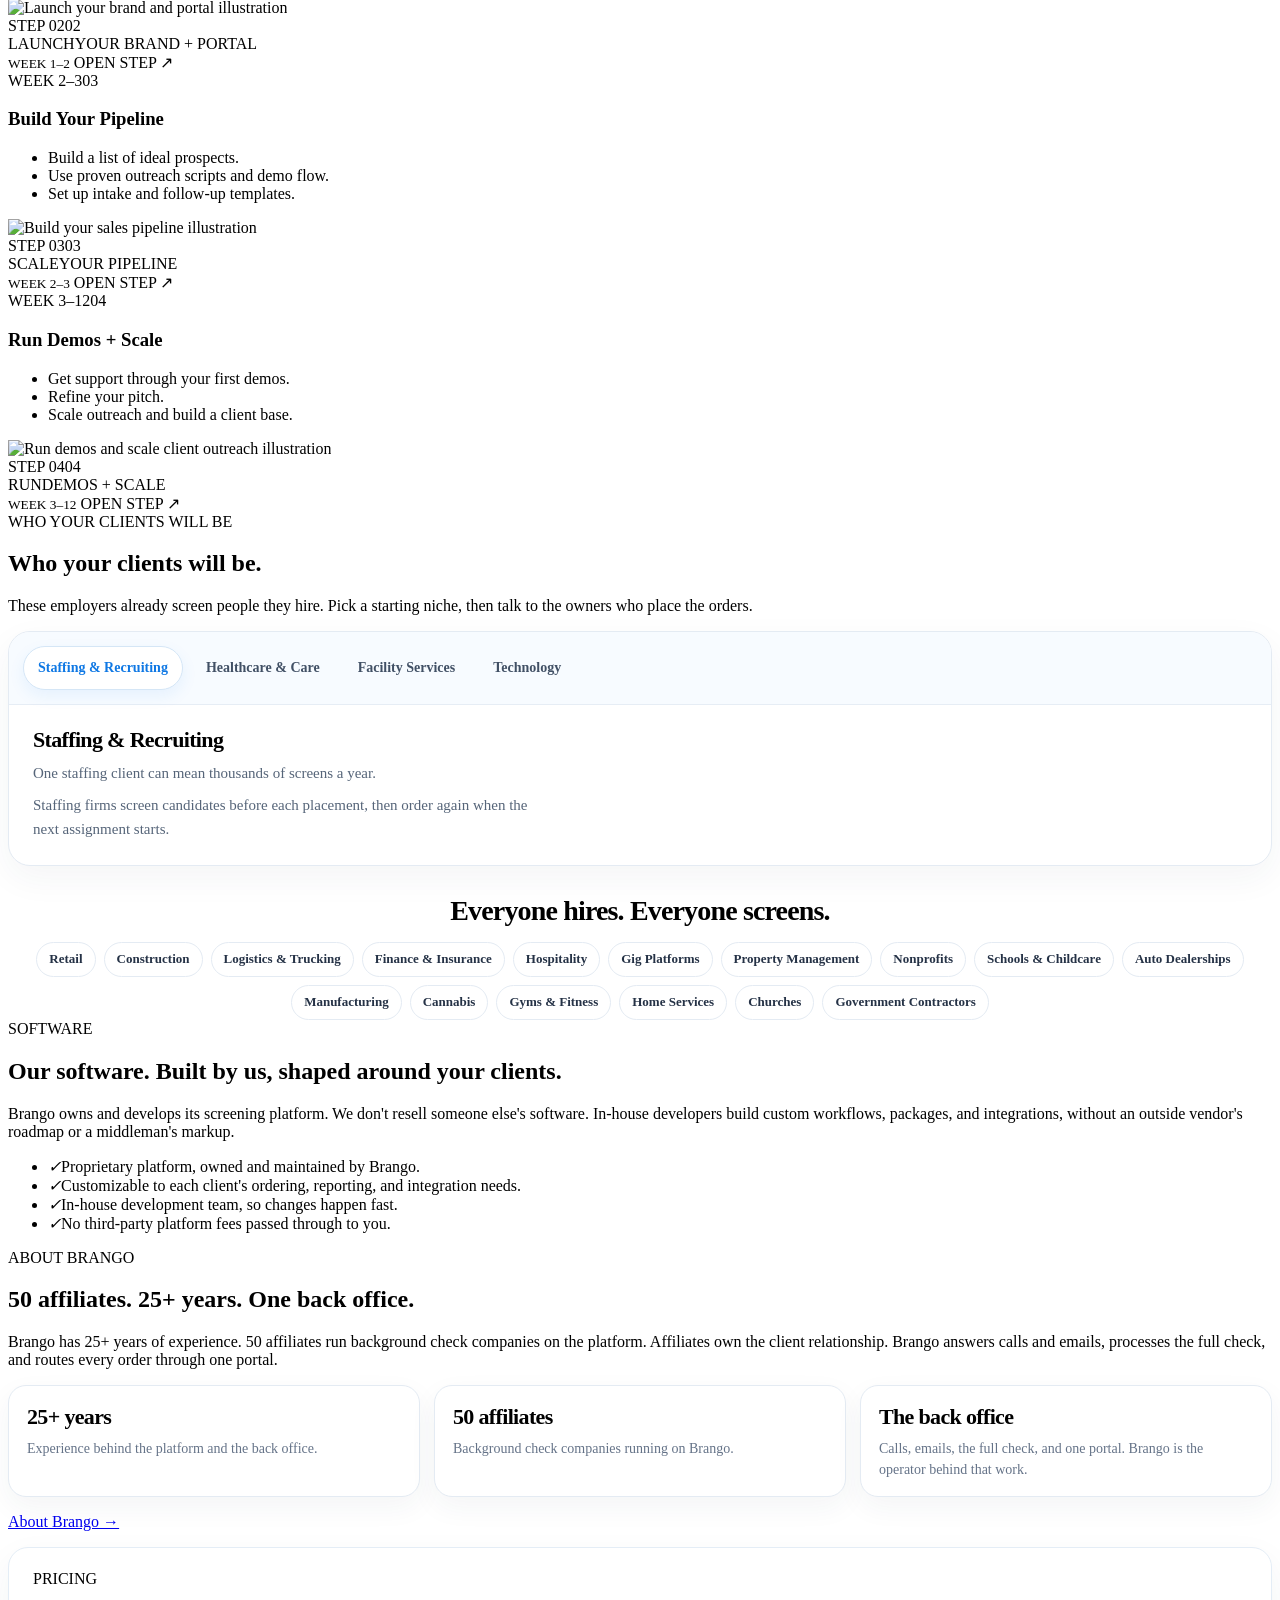
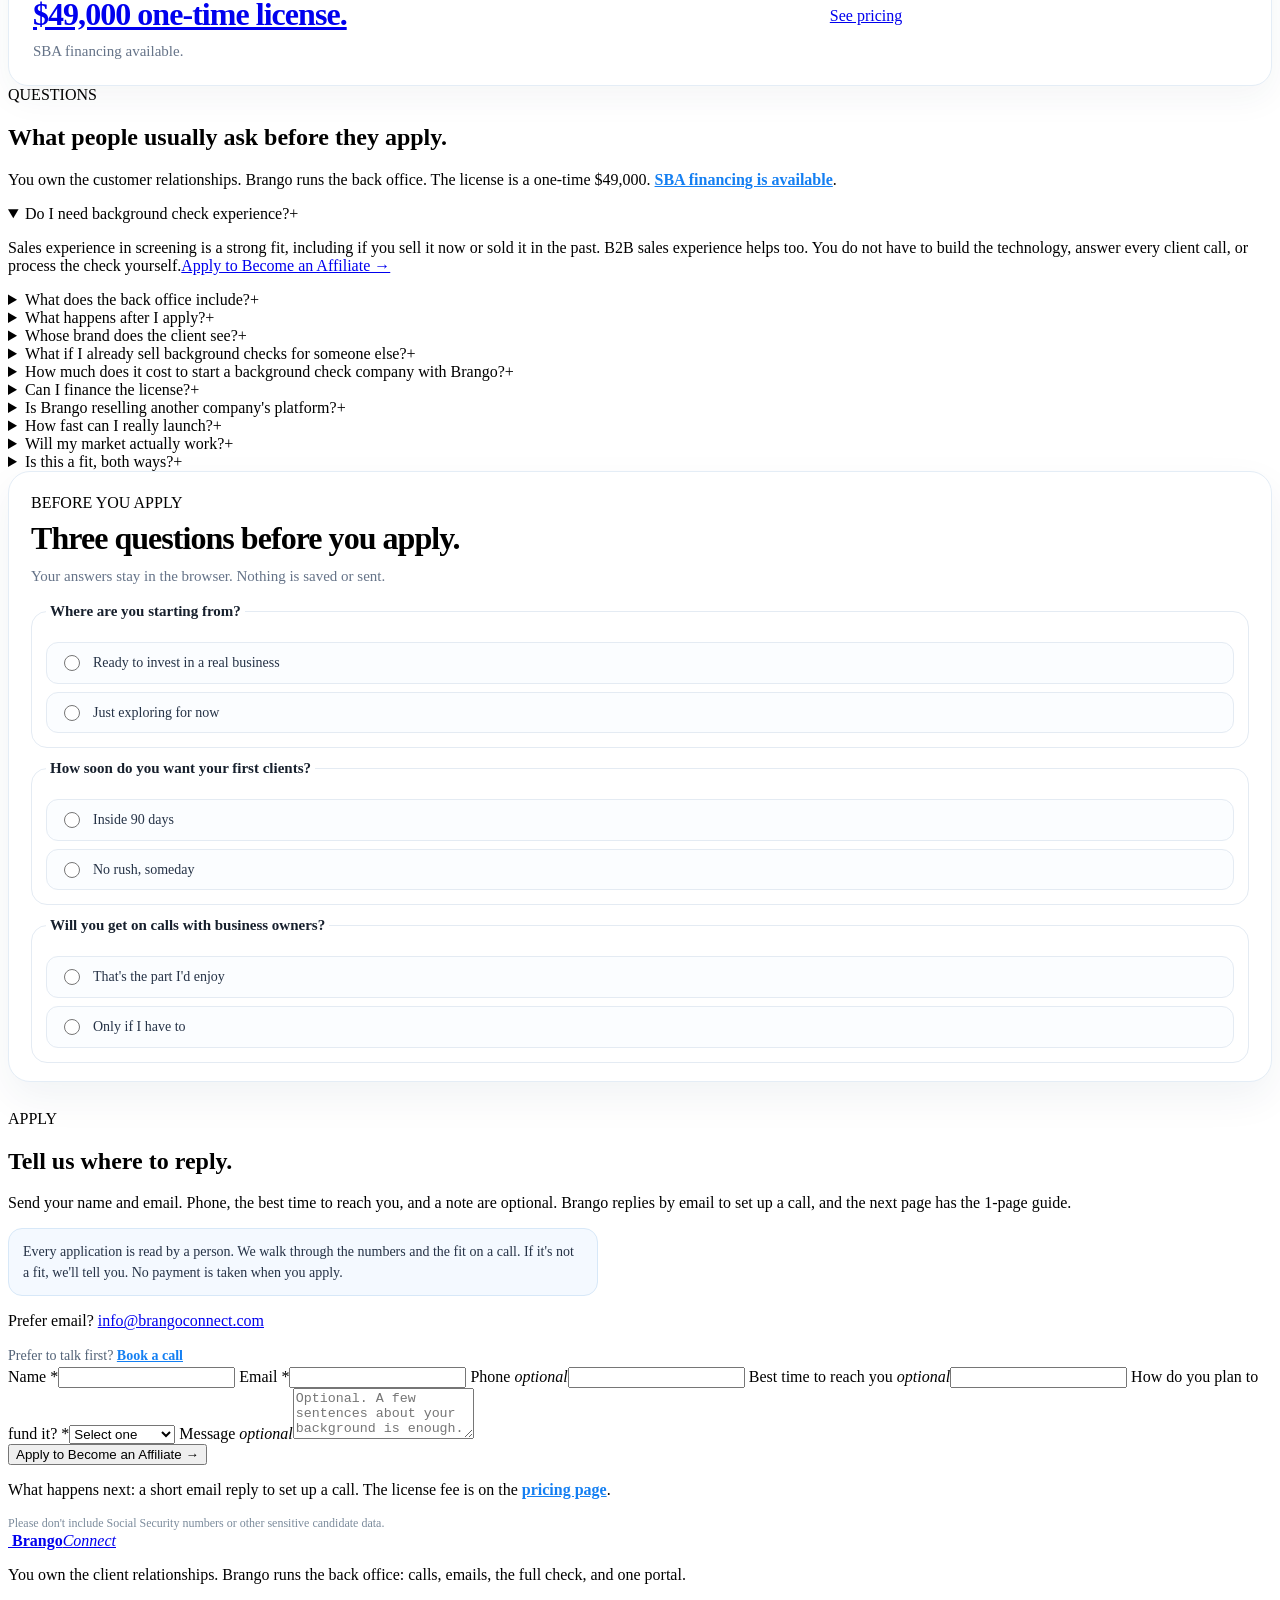
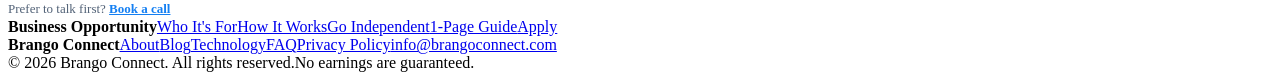
==== commit 788bbdb7: "Add employer demand, client markets, and a fit quiz. Apply forms now ask for the best time to call a" ====
--- a/index.html
+++ b/index.html
@@ -115,6 +115,30 @@
           "@type": "Answer",
           "text": "No. Brango built and owns its screening software, and our own developers customize it for affiliates and their clients."
         }
+      },
+      {
+        "@type": "Question",
+        "name": "How fast can I really launch?",
+        "acceptedAnswer": {
+          "@type": "Answer",
+          "text": "Your branded portal and vendors are set up in weeks 1–2. From weeks 3–12 you run demos with Brango's help."
+        }
+      },
+      {
+        "@type": "Question",
+        "name": "Will my market actually work?",
+        "acceptedAnswer": {
+          "@type": "Answer",
+          "text": "There are no territories, so you can sell anywhere in the U.S. On the first call we help you pick a starting niche, such as staffing, healthcare, or facility services."
+        }
+      },
+      {
+        "@type": "Question",
+        "name": "Is this a fit, both ways?",
+        "acceptedAnswer": {
+          "@type": "Answer",
+          "text": "Every application is read by a person. We walk through the numbers and the fit on a call. If it's not a fit, we'll tell you. No payment is taken when you apply."
+        }
       }
     ]
   }
@@ -167,7 +191,9 @@
                 <label><span>Name *</span><input type="text" name="name" autocomplete="name" required></label>
                 <label><span>Email *</span><input type="email" name="email" autocomplete="email" required></label>
                 <label><span>Phone <em class="optional-mark">optional</em></span><input type="tel" name="phone" autocomplete="tel" inputmode="tel"></label>
-                <label><span>Message <em class="optional-mark">optional</em></span><input type="text" name="message" placeholder="Optional note"></label>
+                <label><span>Best time to reach you <em class="optional-mark">optional</em></span><input type="text" name="best_time" autocomplete="off"></label>
+                <label class="form-wide"><span>How do you plan to fund it? *</span><select name="funding" required><option value="" disabled selected>Select one</option><option>Cash</option><option>SBA financing</option><option>Still deciding</option></select></label>
+                <label class="form-wide"><span>Message <em class="optional-mark">optional</em></span><input type="text" name="message" placeholder="Optional note"></label>
               </div>
               <button class="button button-primary button-large form-submit" type="submit">Apply to Become an Affiliate <b>→</b></button>
               <p class="next-steps">What happens next: Brango sends a short email reply to set up a call. The license fee is on the <a class="inline-link" href="/pricing.html">pricing page</a>.</p>
@@ -210,10 +236,16 @@
     </section>
 
     <section class="proof-band" aria-label="About Brango">
-      <div class="shell proof-row">
-        <div><strong>25+</strong><small>Years of experience</small></div>
-        <div><strong>50</strong><small>Affiliates</small></div>
-        <div><strong>One portal</strong><small>Calls, emails, and the full check</small></div>
+      <div class="shell">
+        <div class="proof-row">
+          <div><strong>25+</strong><small>Years of experience</small></div>
+          <div><strong>50</strong><small>Affiliates</small></div>
+          <div><strong>One portal</strong><small>Calls, emails, and the full check</small></div>
+        </div>
+        <ul class="trust-strip">
+          <li>No territories, protected zones, or zip-code limits. The entire United States is your market.</li>
+          <li>Built for FCRA-compliant screening: disclosure and authorization, adverse action, and disputes.</li>
+        </ul>
       </div>
     </section>
 
@@ -232,6 +264,22 @@
           <article class="industry-card reveal"><span>02</span><i>★</i><h3>B2B Entrepreneurs</h3><p>Build a service company around employer demand for background checks, with the portal and the back office already in place.</p><b>BUSINESS OWNERS</b></article>
           <article class="industry-card reveal"><span>03</span><i>☎</i><h3>Recruiting &amp; Staffing Pros</h3><p>People who already understand hiring workflows and staffing clients can talk to a market they already know.</p><b>HIRING NETWORK</b></article>
           <article class="industry-card reveal"><span>04</span><i>↗</i><h3>HR Professionals in Transition</h3><p>If you have spent your career in HR and are ready for a new chapter, your hiring knowledge, employer relationships and understanding of screening can become the foundation for a business you own.</p><b>TURN EXPERIENCE INTO OWNERSHIP</b></article>
+        </div>
+      </div>
+    </section>
+
+    <section class="section section-soft" id="demand">
+      <div class="shell">
+        <div class="section-heading centered reveal">
+          <span class="kicker">WHY THIS BUSINESS</span>
+          <h2>You're selling something employers have to buy.</h2>
+          <p>Employers screen new hires because of compliance, insurance, and liability rules. That's why background checks are a B2B business with repeat orders.</p>
+        </div>
+        <div class="demand-grid">
+          <article class="demand-card reveal"><h3>Demand is built in.</h3><p>Your clients screen because they have to, not because you talked them into it.</p></article>
+          <article class="demand-card reveal"><h3>Low overhead.</h3><p>No storefront, no inventory, no support desk. Brango runs the back office.</p></article>
+          <article class="demand-card reveal"><h3>Repeat revenue.</h3><p>Clients order every time they hire.</p></article>
+          <article class="demand-card reveal"><h3>An asset you own.</h3><p>You build a company with your name on it and your own client relationships.</p></article>
         </div>
       </div>
     </section>
@@ -327,6 +375,65 @@
       </div>
     </section>
 
+    <section class="section section-soft" id="clients">
+      <div class="shell">
+        <div class="section-heading centered reveal">
+          <span class="kicker">WHO YOUR CLIENTS WILL BE</span>
+          <h2>Who your clients will be.</h2>
+          <p>These employers already screen people they hire. Pick a starting niche, then talk to the owners who place the orders.</p>
+        </div>
+        <div class="client-tabs reveal" data-client-tabs>
+          <div class="client-tablist" role="tablist" aria-label="Industries that screen" aria-orientation="horizontal">
+            <button type="button" role="tab" id="tab-staffing" aria-controls="panel-staffing" aria-selected="true" tabindex="0">Staffing &amp; Recruiting</button>
+            <button type="button" role="tab" id="tab-healthcare" aria-controls="panel-healthcare" aria-selected="false" tabindex="-1">Healthcare &amp; Care</button>
+            <button type="button" role="tab" id="tab-facility" aria-controls="panel-facility" aria-selected="false" tabindex="-1">Facility Services</button>
+            <button type="button" role="tab" id="tab-technology" aria-controls="panel-technology" aria-selected="false" tabindex="-1">Technology</button>
+          </div>
+          <div class="client-panel" role="tabpanel" tabindex="0" id="panel-staffing" aria-labelledby="tab-staffing">
+            <h3>Staffing &amp; Recruiting</h3>
+            <p>One staffing client can mean thousands of screens a year.</p>
+            <p>Staffing firms screen candidates before each placement, then order again when the next assignment starts.</p>
+          </div>
+          <div class="client-panel" role="tabpanel" tabindex="0" id="panel-healthcare" aria-labelledby="tab-healthcare" hidden>
+            <h3>Healthcare &amp; Care</h3>
+            <p>Hospitals, clinics, home care, and senior care screen nurses, aides, and office staff before they work with patients.</p>
+            <p>Licensing rules and patient safety make the check part of bringing someone on.</p>
+          </div>
+          <div class="client-panel" role="tabpanel" tabindex="0" id="panel-facility" aria-labelledby="tab-facility" hidden>
+            <h3>Facility Services</h3>
+            <p>Janitorial, security, and maintenance companies send people into someone else's building.</p>
+            <p>Those clients expect a screen before a worker gets a key or a badge.</p>
+          </div>
+          <div class="client-panel" role="tabpanel" tabindex="0" id="panel-technology" aria-labelledby="tab-technology" hidden>
+            <h3>Technology</h3>
+            <p>Software and IT companies screen employees and contractors who will see customer systems and internal data.</p>
+            <p>A new hire or a new contractor engagement is another order.</p>
+          </div>
+        </div>
+        <div class="everyone-block reveal">
+          <h3>Everyone hires. Everyone screens.</h3>
+          <ul class="industry-cloud" aria-label="More industries that screen">
+            <li>Retail</li>
+            <li>Construction</li>
+            <li>Logistics &amp; Trucking</li>
+            <li>Finance &amp; Insurance</li>
+            <li>Hospitality</li>
+            <li>Gig Platforms</li>
+            <li>Property Management</li>
+            <li>Nonprofits</li>
+            <li>Schools &amp; Childcare</li>
+            <li>Auto Dealerships</li>
+            <li>Manufacturing</li>
+            <li>Cannabis</li>
+            <li>Gyms &amp; Fitness</li>
+            <li>Home Services</li>
+            <li>Churches</li>
+            <li>Government Contractors</li>
+          </ul>
+        </div>
+      </div>
+    </section>
+
     <section class="section" id="software">
       <div class="shell">
         <div class="section-heading centered reveal">
@@ -414,21 +521,70 @@
             <summary>Is Brango reselling another company's platform?<span>+</span></summary>
             <p>No. Brango built and owns its screening software, and our own developers customize it for affiliates and their clients.<a class="faq-cta button button-primary button-small" href="/pricing.html#software" data-analytics="faq-software">See the platform →</a></p>
           </details>
+          <details>
+            <summary>How fast can I really launch?<span>+</span></summary>
+            <p>Your branded portal and vendors are set up in weeks 1–2. From weeks 3–12 you run demos with Brango's help.<a class="faq-cta button button-primary button-small" href="#launch" data-analytics="faq-launch">See the launch path →</a></p>
+          </details>
+          <details>
+            <summary>Will my market actually work?<span>+</span></summary>
+            <p>There are no territories, so you can sell anywhere in the U.S. On the first call we help you pick a starting niche, such as staffing, healthcare, or facility services.<a class="faq-cta button button-primary button-small" href="#clients" data-analytics="faq-market">See who your clients will be →</a></p>
+          </details>
+          <details>
+            <summary>Is this a fit, both ways?<span>+</span></summary>
+            <p>Every application is read by a person. We walk through the numbers and the fit on a call. If it's not a fit, we'll tell you. No payment is taken when you apply.<a class="faq-cta button button-primary button-small" href="#contact" data-analytics="faq-fit">Apply to Become an Affiliate →</a></p>
+          </details>
         </div>
       </div>
     </section>
 
     <section class="section contact-section" id="contact">
       <div id="model"></div>
-      <div class="shell contact-layout">
+      <div class="shell">
+        <div class="qualifier reveal" id="fit-quiz" data-fit-quiz>
+          <span class="kicker">BEFORE YOU APPLY</span>
+          <h2>Three questions before you apply.</h2>
+          <p id="fit-quiz-note">Your answers stay in the browser. Nothing is saved or sent.</p>
+          <div class="quiz-questions">
+            <fieldset class="quiz-q">
+              <legend>Where are you starting from?</legend>
+              <div class="quiz-options">
+                <label><input type="radio" name="fit_start" value="yes"> <span>Ready to invest in a real business</span></label>
+                <label><input type="radio" name="fit_start" value="no"> <span>Just exploring for now</span></label>
+              </div>
+            </fieldset>
+            <fieldset class="quiz-q">
+              <legend>How soon do you want your first clients?</legend>
+              <div class="quiz-options">
+                <label><input type="radio" name="fit_timing" value="yes"> <span>Inside 90 days</span></label>
+                <label><input type="radio" name="fit_timing" value="no"> <span>No rush, someday</span></label>
+              </div>
+            </fieldset>
+            <fieldset class="quiz-q">
+              <legend>Will you get on calls with business owners?</legend>
+              <div class="quiz-options">
+                <label><input type="radio" name="fit_calls" value="yes"> <span>That's the part I'd enjoy</span></label>
+                <label><input type="radio" name="fit_calls" value="no"> <span>Only if I have to</span></label>
+              </div>
+            </fieldset>
+          </div>
+          <div class="quiz-result" data-quiz-result>
+            <p data-quiz-text role="status" aria-live="polite"></p>
+            <div class="quiz-actions" data-quiz-actions hidden>
+              <a class="button button-primary" href="#apply-form" data-analytics="quiz-apply">Apply to Become an Affiliate</a>
+              <a class="button button-secondary" href="https://calendar.app.google/HRjFjbsaZtN8QM1H8" target="_blank" rel="noopener" data-analytics="quiz-book">Book a call</a>
+            </div>
+          </div>
+        </div>
+        <div class="contact-layout">
         <div class="contact-copy reveal">
           <span class="kicker">APPLY</span>
           <h2>Tell us where to reply.</h2>
-          <p>Send your name and email. Phone and a note are optional. Brango replies by email to set up a call, and the next page has the 1-page guide.</p>
+          <p>Send your name and email. Phone, the best time to reach you, and a note are optional. Brango replies by email to set up a call, and the next page has the 1-page guide.</p>
+          <p class="apply-note">Every application is read by a person. We walk through the numbers and the fit on a call. If it's not a fit, we'll tell you. No payment is taken when you apply.</p>
           <p class="contact-direct">Prefer email? <a href="mailto:info@brangoconnect.com">info@brangoconnect.com</a></p>
           <p class="book-line">Prefer to talk first? <a href="https://calendar.app.google/HRjFjbsaZtN8QM1H8" target="_blank" rel="noopener" data-analytics="contact-book">Book a call</a></p>
         </div>
-        <div class="contact-form-card reveal">
+        <div class="contact-form-card reveal" id="apply-form">
           <form class="js-lead-form" action="https://formspree.io/f/xgawroga" method="POST">
             <input type="hidden" name="_subject" value="New Brango Connect affiliate application">
             <input type="hidden" name="_next" value="https://brangoconnect.com/thank-you.html">
@@ -439,6 +595,8 @@
               <label class="form-wide"><span>Name *</span><input type="text" name="name" autocomplete="name" required></label>
               <label><span>Email *</span><input type="email" name="email" autocomplete="email" required></label>
               <label><span>Phone <em class="optional-mark">optional</em></span><input type="tel" name="phone" autocomplete="tel" inputmode="tel"></label>
+              <label><span>Best time to reach you <em class="optional-mark">optional</em></span><input type="text" name="best_time" autocomplete="off"></label>
+              <label><span>How do you plan to fund it? *</span><select name="funding" required><option value="" disabled selected>Select one</option><option>Cash</option><option>SBA financing</option><option>Still deciding</option></select></label>
               <label class="form-wide"><span>Message <em class="optional-mark">optional</em></span><textarea name="message" rows="3" placeholder="Optional. A few sentences about your background is enough."></textarea></label>
             </div>
             <button class="button button-primary button-large form-submit" type="submit">Apply to Become an Affiliate <b>→</b></button>
@@ -446,6 +604,7 @@
             <p class="form-privacy">Please don't include Social Security numbers or other sensitive candidate data.</p>
             <div class="form-status" role="status" aria-live="polite"></div>
           </form>
+        </div>
         </div>
       </div>
     </section>
--- a/lead.css
+++ b/lead.css
@@ -103,7 +103,7 @@
   body.apply-bar-on{padding-bottom:100px}
 }
 @media(max-width:620px){
-  .hero-form .form-grid{grid-template-columns:1fr 1fr}
+  .hero-form .form-grid{grid-template-columns:1fr}
   .apply-bar p{display:none}
   .apply-bar .button{width:100%}
   .guide-sheet{padding:20px 16px 24px}
@@ -126,3 +126,64 @@
   .guide-sheet h2{font-size:14px;margin-top:12px}
   .guide-sheet p,.guide-sheet li{font-size:12px}
 }
+
+.hero-form .form-grid select{min-height:38px;padding:7px 10px;font-size:14px}
+#demand,#clients,#apply-form,#fit-quiz{scroll-margin-top:92px}
+
+.trust-strip{list-style:none;display:grid;gap:8px;margin:2px 0 14px;padding:12px 0 0;border-top:1px solid #e6edf5}
+.trust-strip li{position:relative;margin:0;padding-left:16px;font-size:13px;line-height:1.45;color:#3d4c5f}
+.trust-strip li:before{content:"";position:absolute;left:0;top:.55em;width:7px;height:7px;border-radius:50%;background:#147ff2}
+
+.demand-grid{display:grid;grid-template-columns:repeat(4,minmax(0,1fr));gap:14px}
+.demand-card{background:#fff;border:1px solid #e4ebf3;border-radius:20px;padding:22px 20px 18px;box-shadow:0 12px 34px rgba(30,55,80,.05)}
+.demand-card h3{margin:0 0 8px;font-size:18px;letter-spacing:-.03em;line-height:1.25}
+.demand-card p{margin:0;color:#718094;font-size:14px;line-height:1.65}
+.demand-compact .demand-card{padding:16px 16px 14px}
+.demand-compact .demand-card h3{font-size:16px}
+.demand-compact .demand-card p{font-size:13px;line-height:1.55}
+
+.client-tabs{background:#fff;border:1px solid #e4ebf3;border-radius:22px;box-shadow:0 12px 34px rgba(30,55,80,.05);overflow:hidden}
+.client-tablist{display:flex;flex-wrap:wrap;gap:8px;padding:14px;background:#f7fbff;border-bottom:1px solid #e6edf5}
+.client-tablist [role="tab"]{appearance:none;border:1px solid transparent;background:transparent;color:#415065;font:inherit;font-size:14px;font-weight:750;line-height:1.3;padding:10px 14px;border-radius:999px;cursor:pointer;min-height:44px}
+.client-tablist [role="tab"][aria-selected="true"]{background:#fff;color:#0f78e4;border-color:#d5e6f6;box-shadow:0 6px 16px rgba(20,127,242,.08)}
+.client-tablist [role="tab"]:focus-visible{outline:2px solid #147ff2;outline-offset:2px}
+.client-panel{padding:22px 24px 24px}
+.client-panel h3{margin:0 0 8px;font-size:22px;letter-spacing:-.03em}
+.client-panel p{margin:0 0 8px;color:#566579;font-size:15px;line-height:1.6;max-width:68ch}
+.client-panel p:last-child{margin-bottom:0}
+.everyone-block{margin-top:28px;text-align:center}
+.everyone-block h3{margin:0;font-size:clamp(22px,2.4vw,28px);letter-spacing:-.03em;line-height:1.2}
+.industry-cloud{display:flex;flex-wrap:wrap;justify-content:center;gap:8px;list-style:none;padding:0;margin:14px 0 0}
+.industry-cloud li{border:1px solid #e4ebf3;background:#fff;border-radius:999px;padding:8px 12px;font-size:13px;font-weight:650;line-height:1.3;color:#253246}
+
+.qualifier{background:#fff;border:1px solid #e4edf6;border-radius:22px;padding:22px 22px 18px;box-shadow:0 16px 40px rgba(25,55,88,.06);margin:0 0 28px}
+.qualifier h2{font-size:clamp(24px,2.6vw,32px);letter-spacing:-.03em;line-height:1.15;margin:8px 0 8px}
+.qualifier>p{margin:0 0 16px;color:#657388;font-size:15px;line-height:1.5;max-width:62ch}
+.quiz-questions{display:grid;gap:12px}
+.quiz-q{margin:0;border:1px solid #e4ebf3;border-radius:16px;padding:12px 14px 14px}
+.quiz-q legend{font-weight:800;font-size:15px;padding:0 4px;color:#17202d}
+.quiz-options{display:grid;gap:8px;margin-top:10px}
+.quiz-options label{display:flex;gap:10px;align-items:flex-start;padding:10px 12px;border:1px solid #e4ebf3;border-radius:12px;background:#fbfdff;cursor:pointer;font-size:14px;line-height:1.4;color:#253246}
+.quiz-options label:hover{border-color:#c5daf0}
+.quiz-options label:has(input:focus-visible){outline:2px solid #147ff2;outline-offset:2px}
+.quiz-options label:has(input:checked){border-color:#147ff2;background:#f3f9ff}
+.quiz-options input{margin-top:2px;accent-color:#147ff2;width:16px;height:16px;flex:0 0 auto}
+.quiz-result:not(.is-ready){position:absolute;width:1px;height:1px;padding:0;border:0;overflow:hidden;clip:rect(0 0 0 0);pointer-events:none}
+.quiz-result.is-ready{margin-top:16px;padding:16px;border-radius:16px;background:#f4f9ff;border:1px solid #d7e8f8}
+.quiz-result p{margin:0;color:#253246;font-size:15px;line-height:1.5}
+.quiz-actions{display:flex;flex-wrap:wrap;gap:10px;margin-top:12px}
+.quiz-actions[hidden]{display:none}
+.apply-note{margin:14px 0 0;padding:12px 14px;border:1px solid #d7e8f8;border-radius:14px;background:#f4f9ff;font-size:14px;line-height:1.5;color:#253246;max-width:560px}
+
+@media(max-width:980px){
+  .demand-grid{grid-template-columns:1fr 1fr}
+}
+@media(max-width:620px){
+  .demand-grid{grid-template-columns:1fr}
+  .client-tablist{padding:10px}
+  .client-tablist [role="tab"]{width:100%;text-align:left}
+  .client-panel{padding:18px 16px 20px}
+  .qualifier{padding:18px 16px 16px}
+  .quiz-actions .button{width:100%}
+  .trust-strip li{font-size:12.5px}
+}
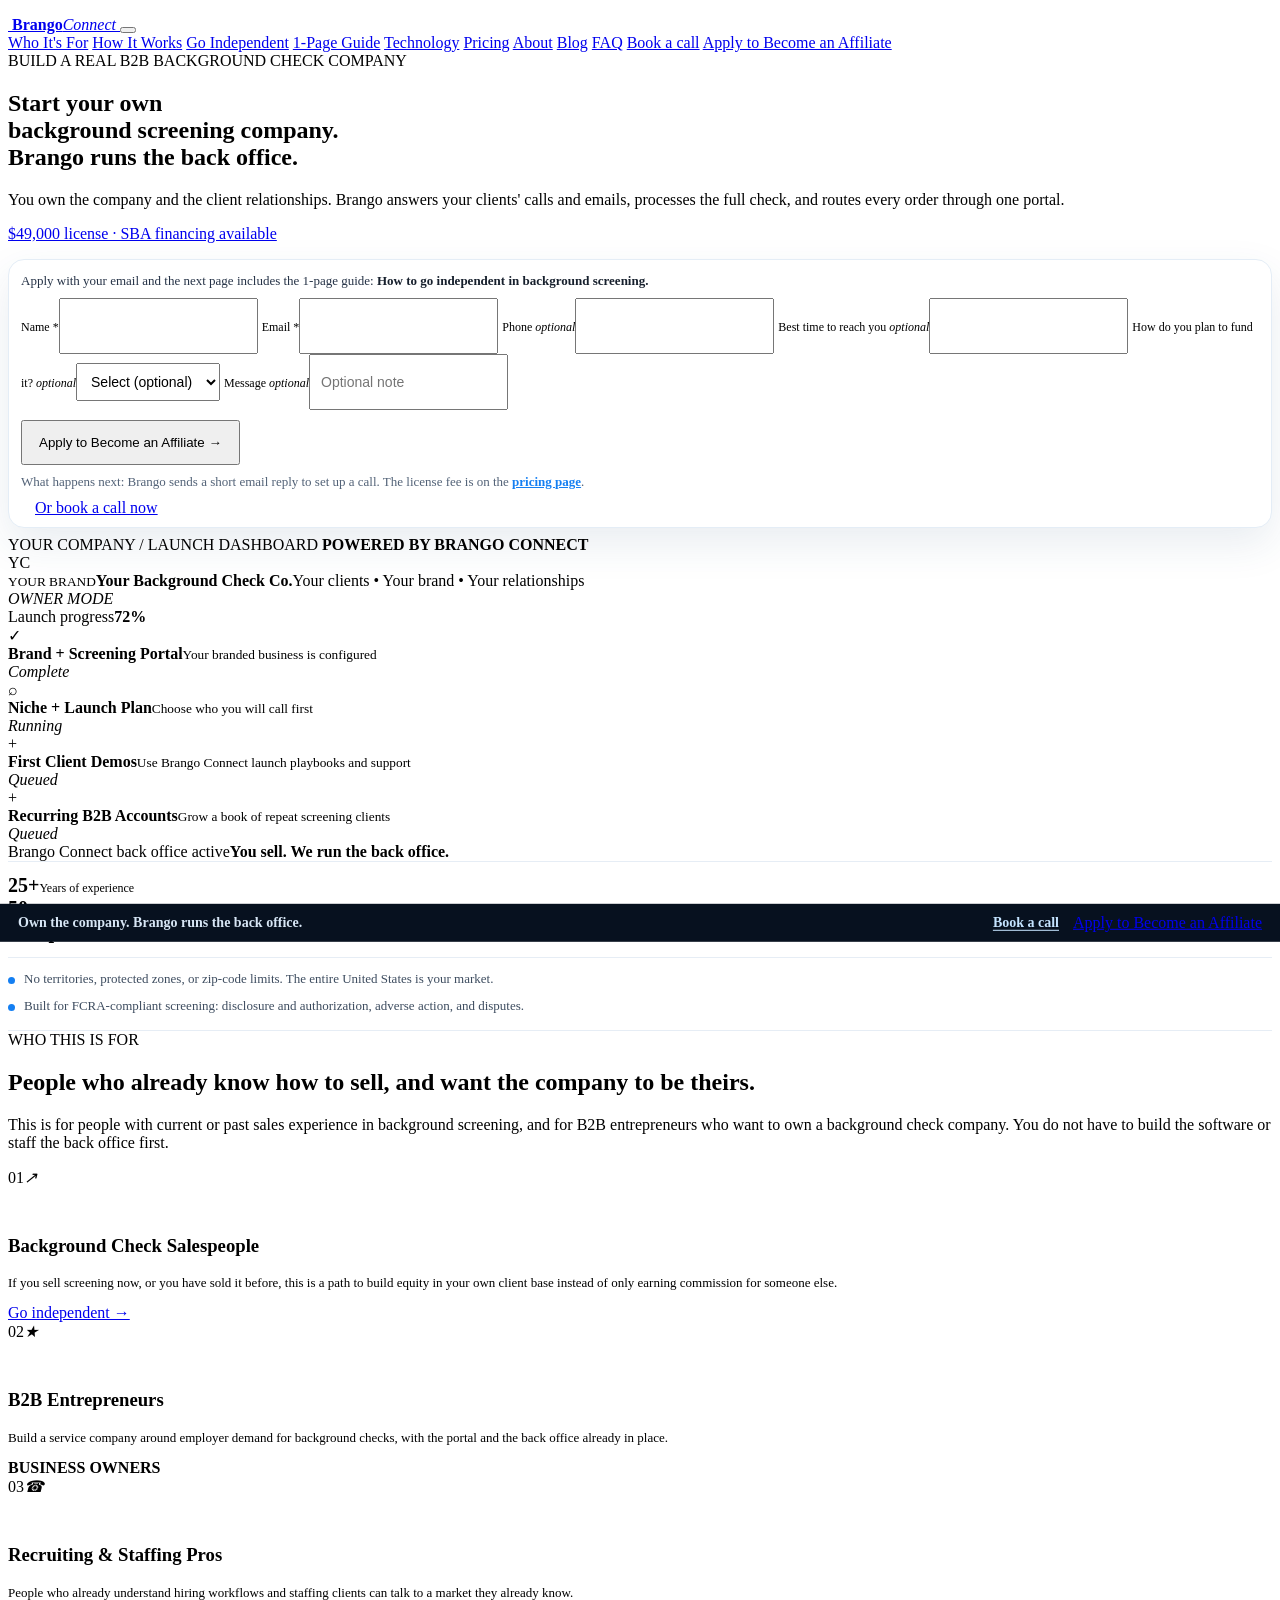
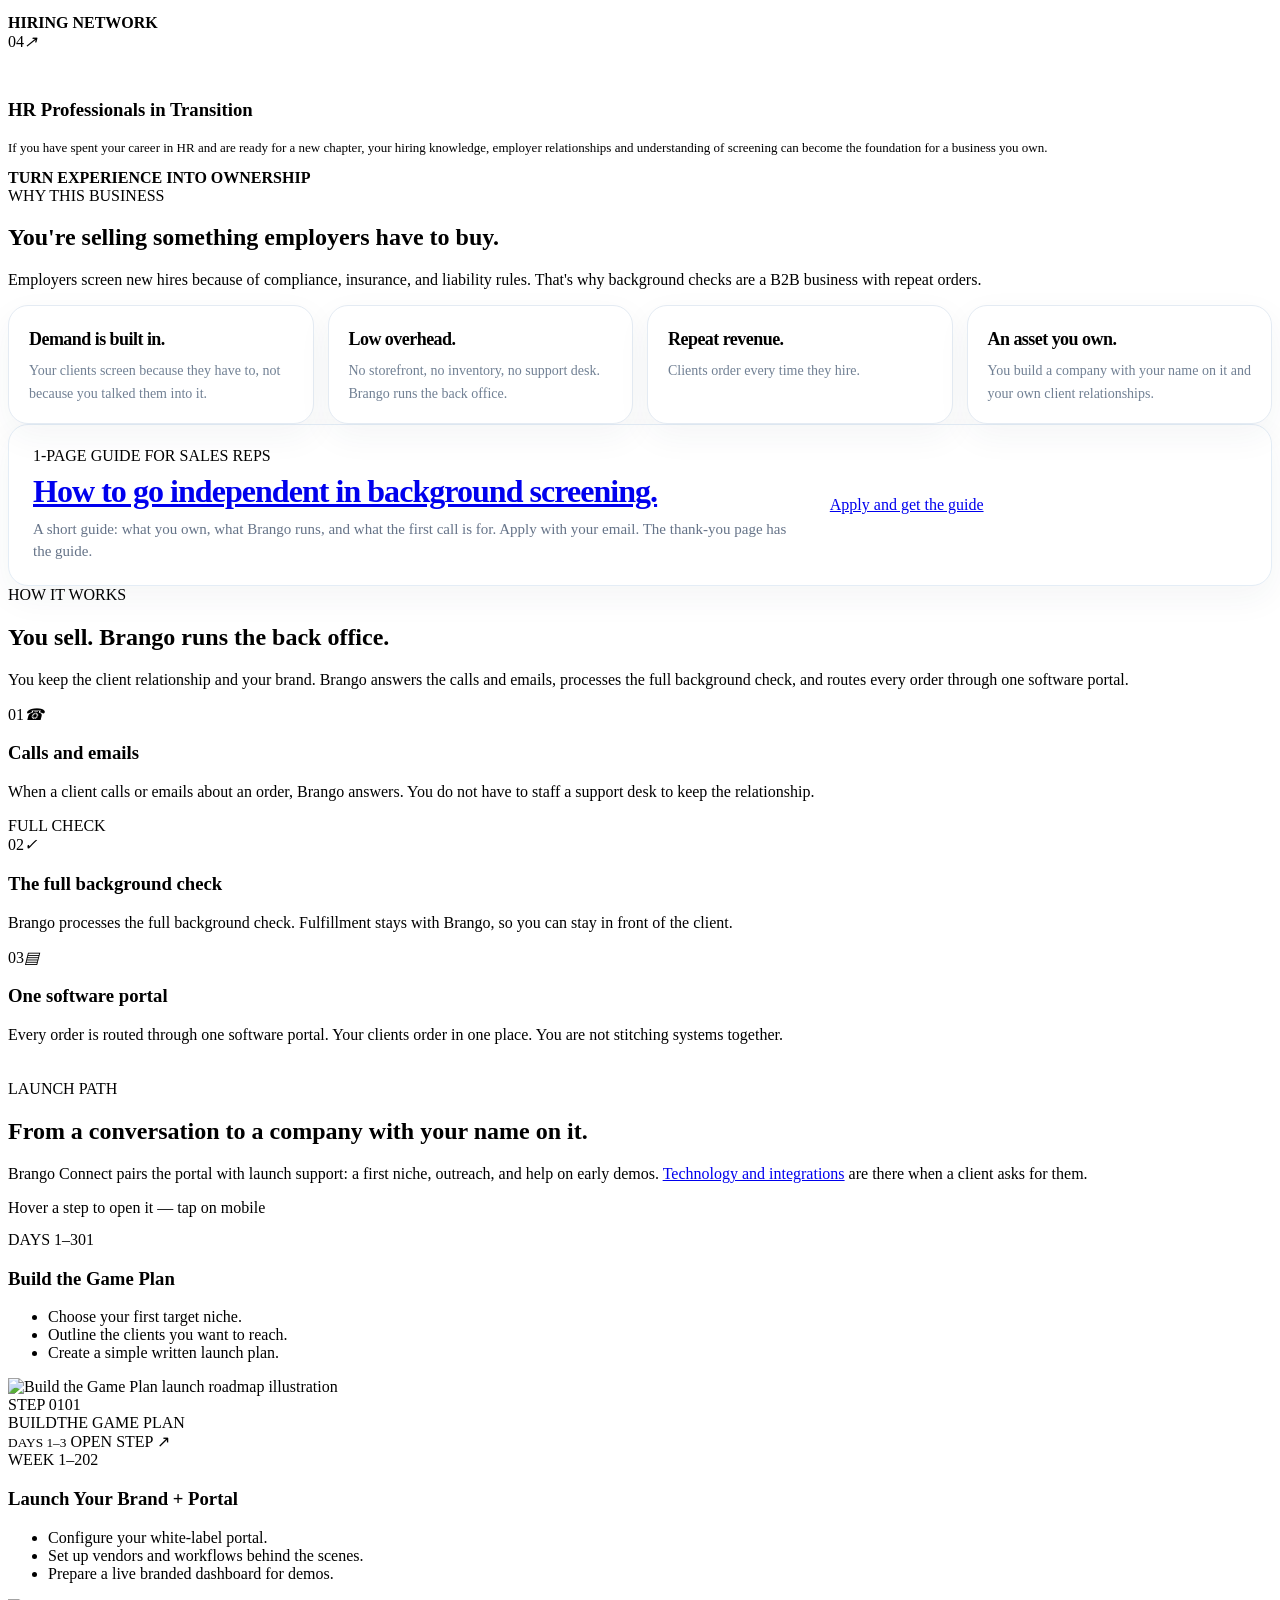
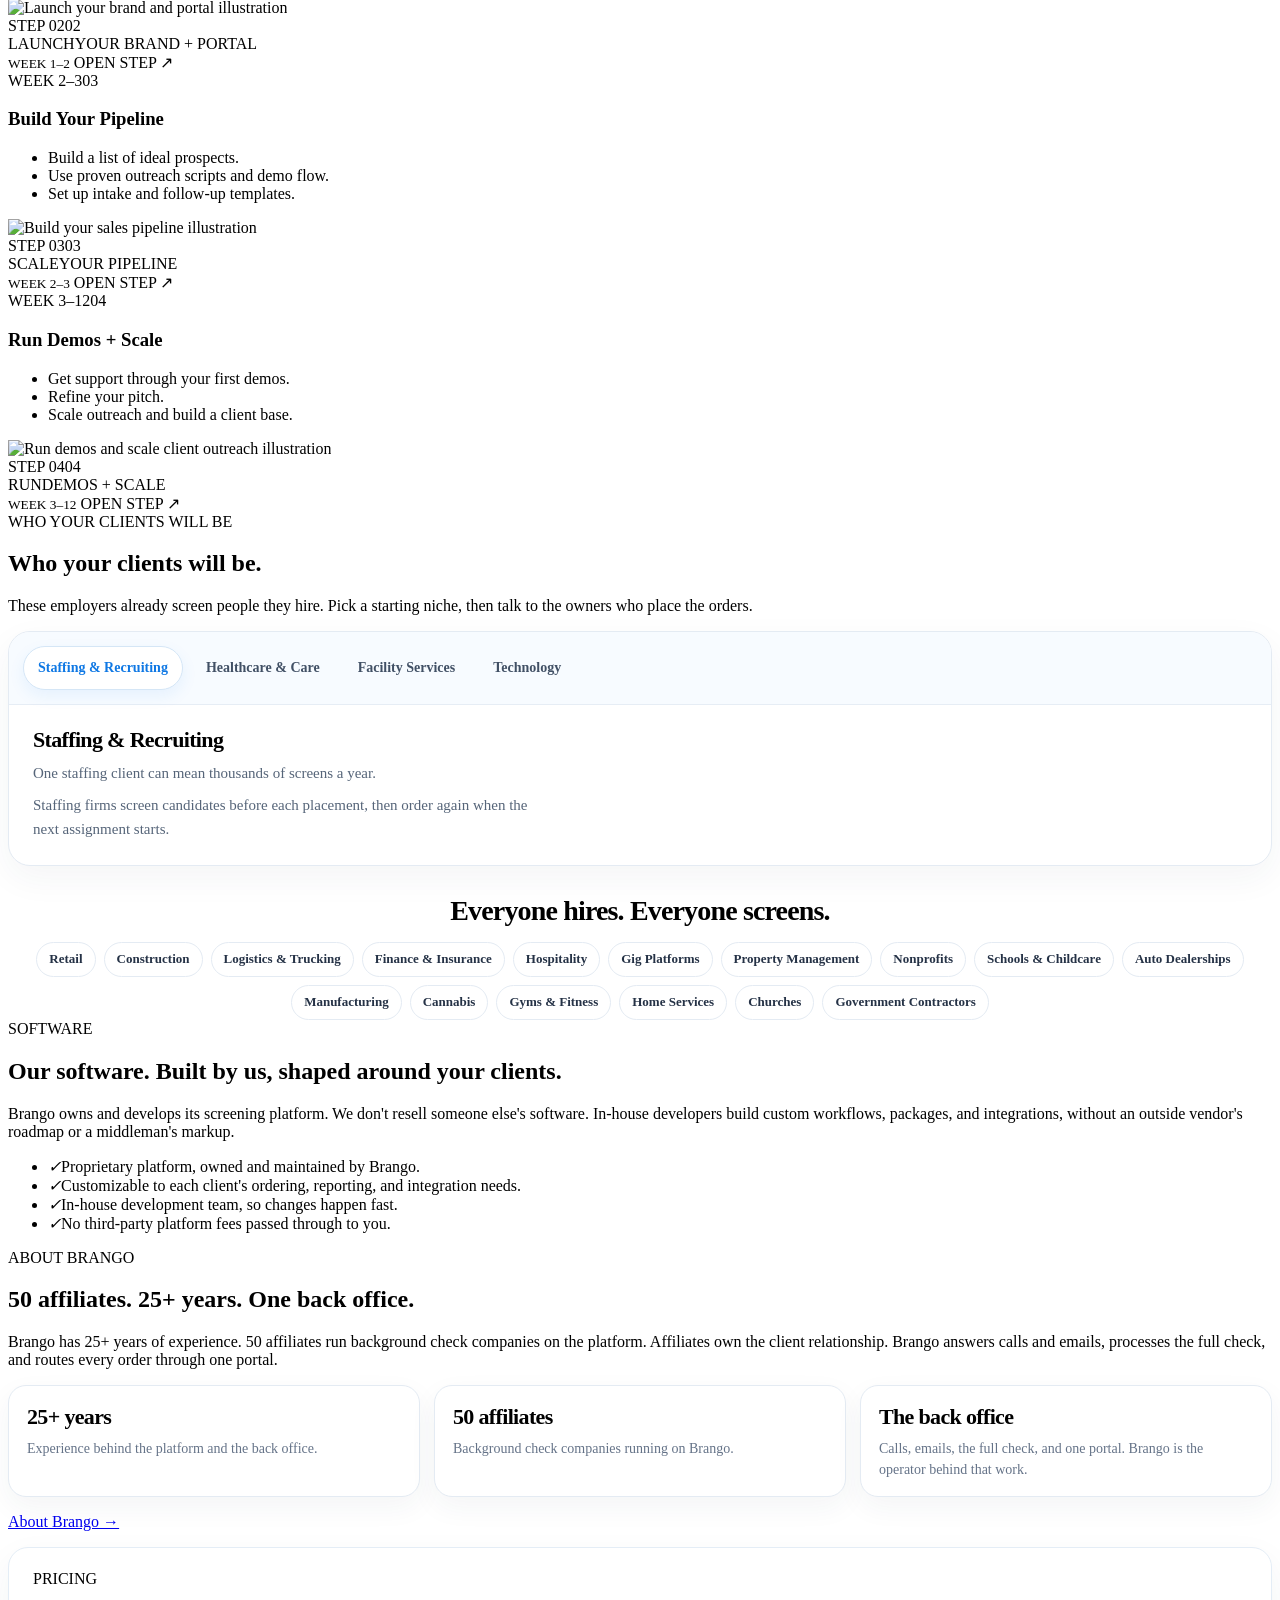
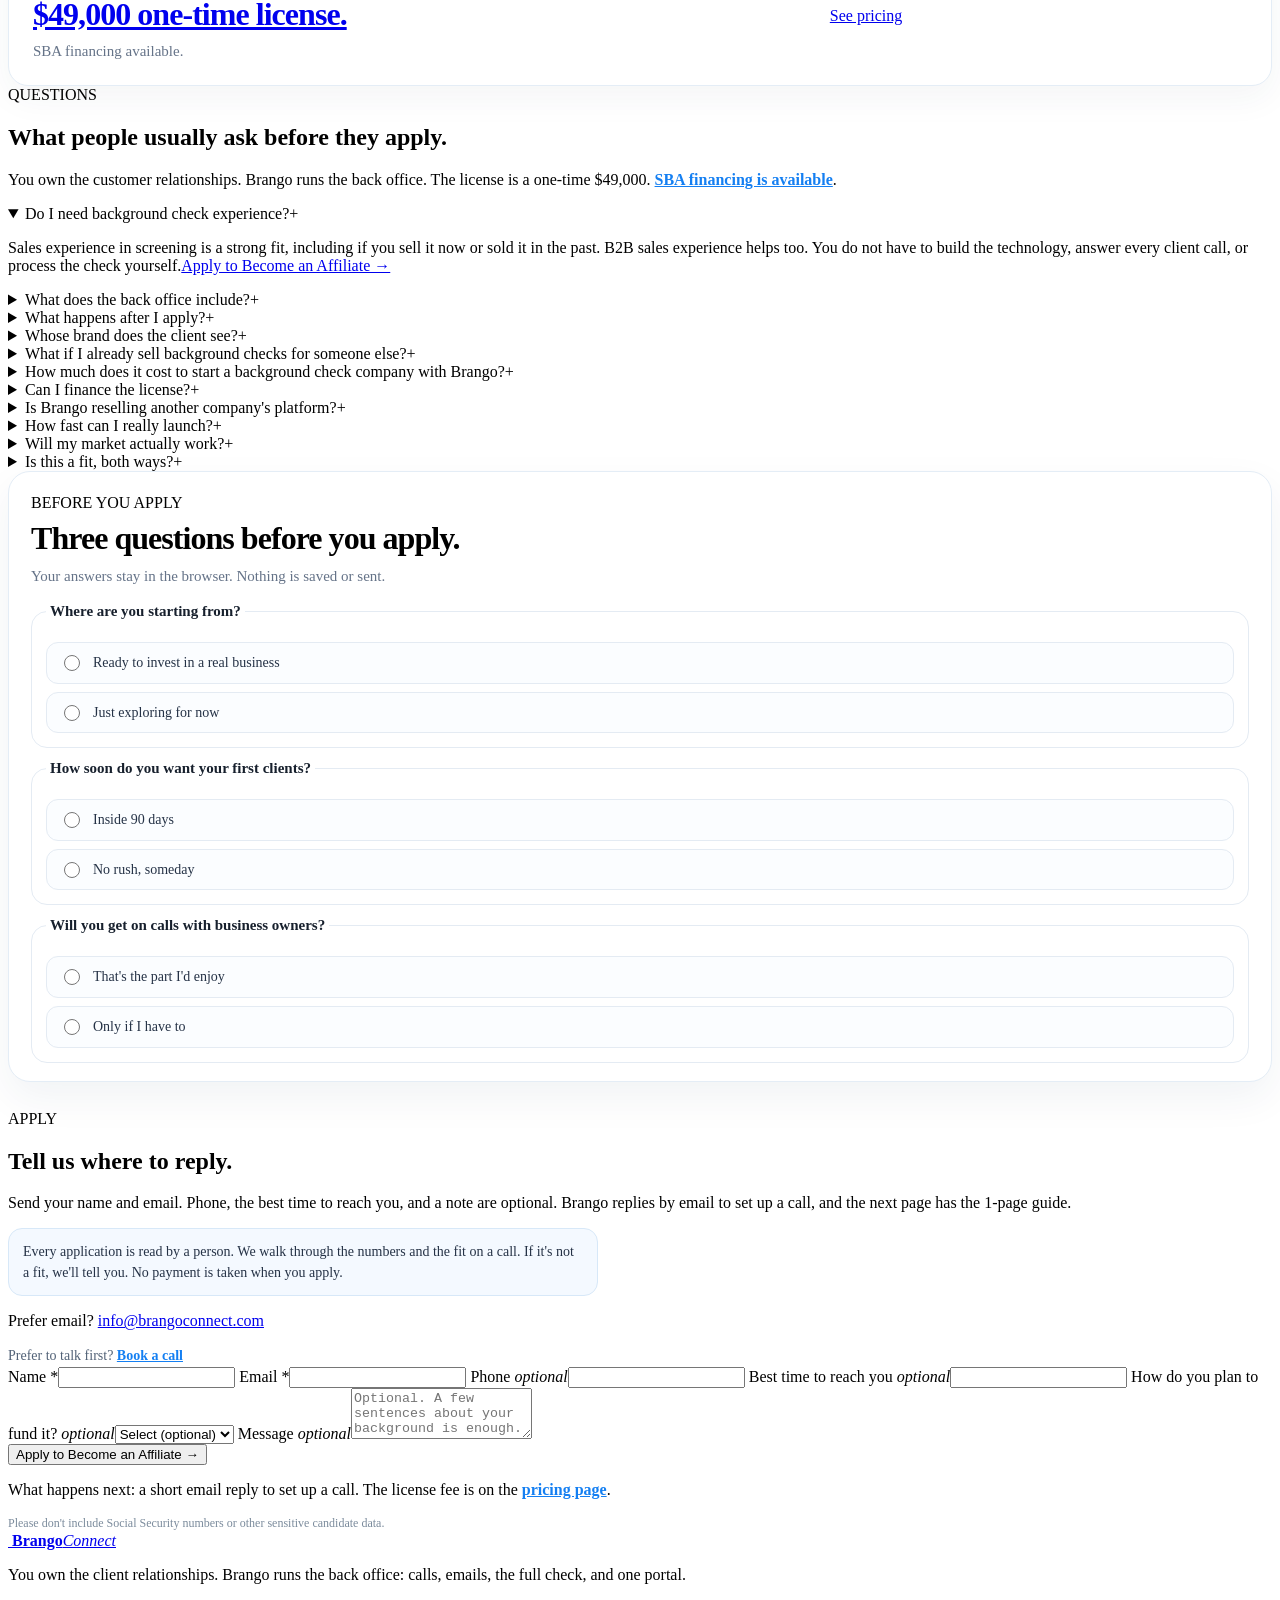
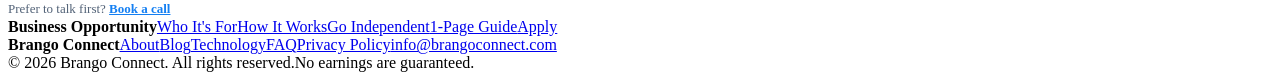
==== commit f1cc6f6a: "Make the funding question optional on apply forms. The dropdown defaults to a blank "Select (optiona" ====
--- a/index.html
+++ b/index.html
@@ -192,7 +192,7 @@
                 <label><span>Email *</span><input type="email" name="email" autocomplete="email" required></label>
                 <label><span>Phone <em class="optional-mark">optional</em></span><input type="tel" name="phone" autocomplete="tel" inputmode="tel"></label>
                 <label><span>Best time to reach you <em class="optional-mark">optional</em></span><input type="text" name="best_time" autocomplete="off"></label>
-                <label class="form-wide"><span>How do you plan to fund it? *</span><select name="funding" required><option value="" disabled selected>Select one</option><option>Cash</option><option>SBA financing</option><option>Still deciding</option></select></label>
+                <label class="form-wide"><span>How do you plan to fund it? <em class="optional-mark">optional</em></span><select name="funding"><option value="">Select (optional)</option><option>Cash</option><option>SBA financing</option><option>Still deciding</option></select></label>
                 <label class="form-wide"><span>Message <em class="optional-mark">optional</em></span><input type="text" name="message" placeholder="Optional note"></label>
               </div>
               <button class="button button-primary button-large form-submit" type="submit">Apply to Become an Affiliate <b>→</b></button>
@@ -596,7 +596,7 @@
               <label><span>Email *</span><input type="email" name="email" autocomplete="email" required></label>
               <label><span>Phone <em class="optional-mark">optional</em></span><input type="tel" name="phone" autocomplete="tel" inputmode="tel"></label>
               <label><span>Best time to reach you <em class="optional-mark">optional</em></span><input type="text" name="best_time" autocomplete="off"></label>
-              <label><span>How do you plan to fund it? *</span><select name="funding" required><option value="" disabled selected>Select one</option><option>Cash</option><option>SBA financing</option><option>Still deciding</option></select></label>
+              <label><span>How do you plan to fund it? <em class="optional-mark">optional</em></span><select name="funding"><option value="">Select (optional)</option><option>Cash</option><option>SBA financing</option><option>Still deciding</option></select></label>
               <label class="form-wide"><span>Message <em class="optional-mark">optional</em></span><textarea name="message" rows="3" placeholder="Optional. A few sentences about your background is enough."></textarea></label>
             </div>
             <button class="button button-primary button-large form-submit" type="submit">Apply to Become an Affiliate <b>→</b></button>
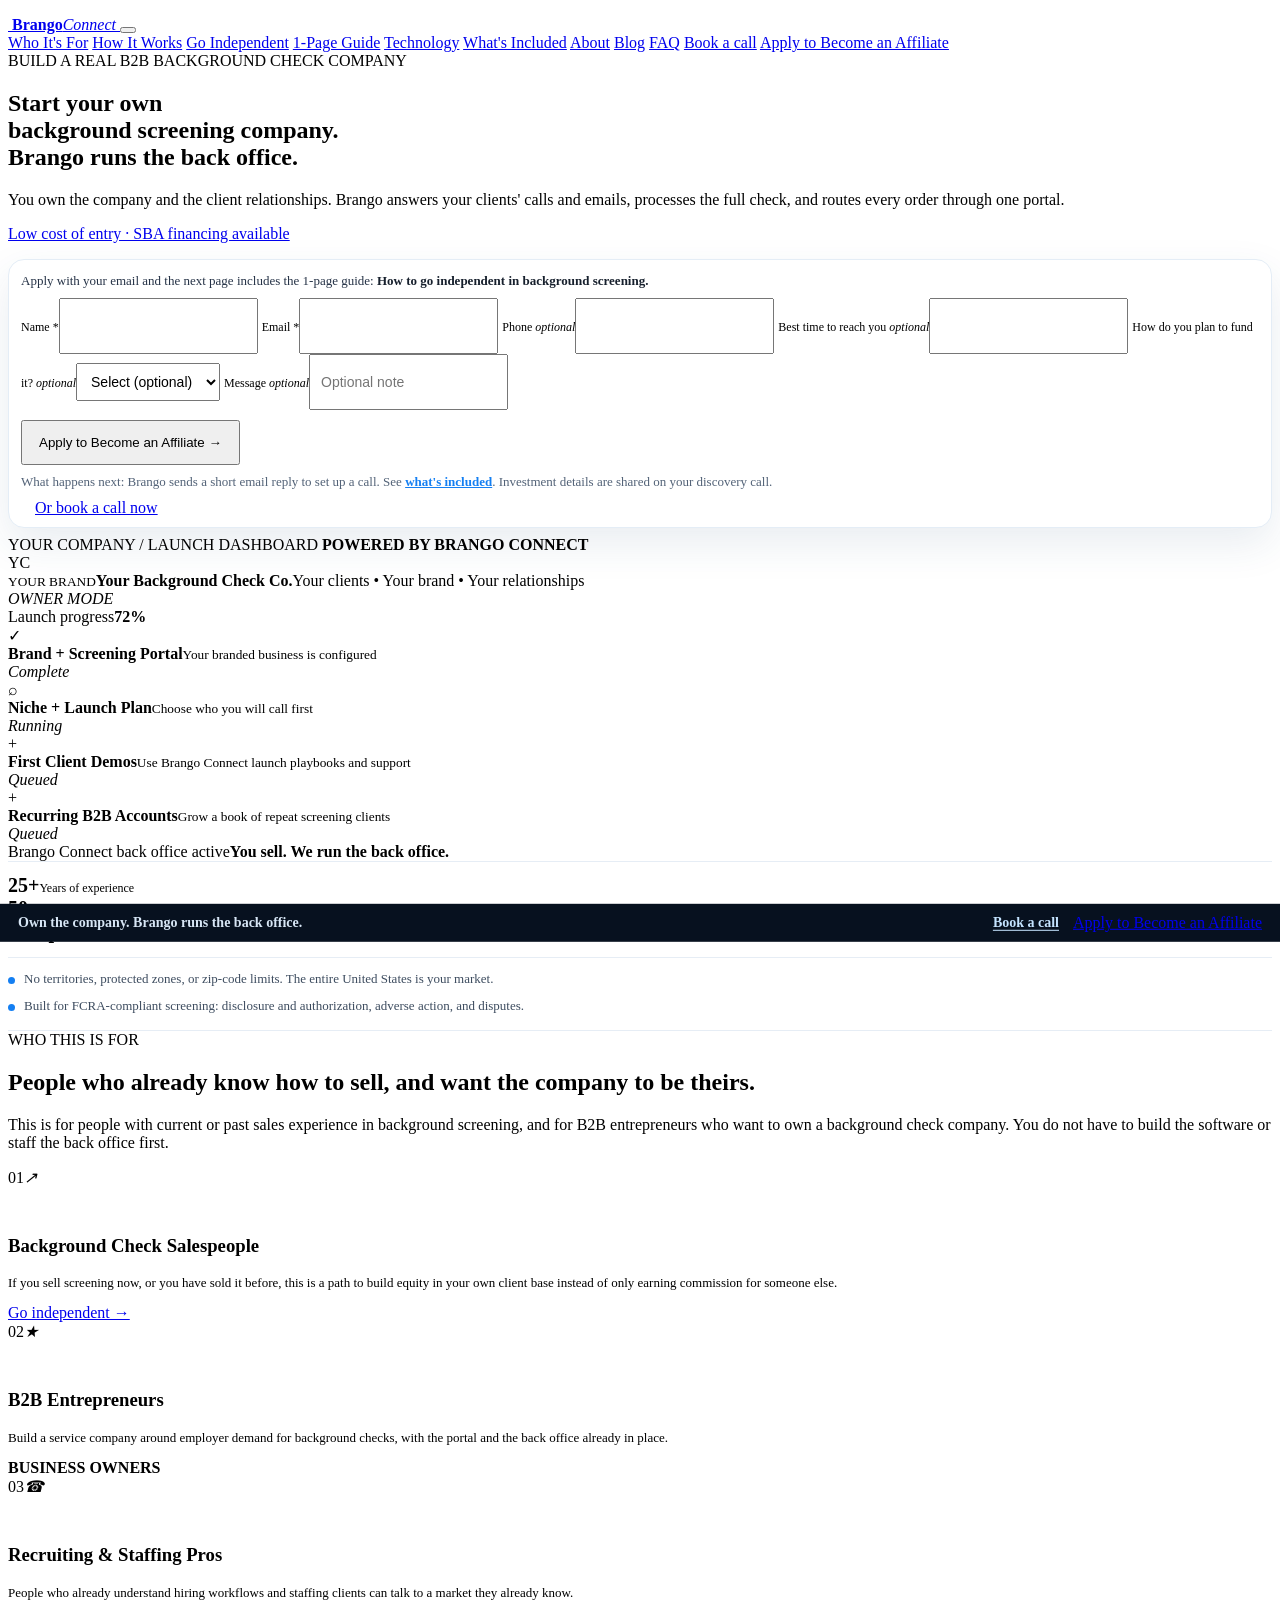
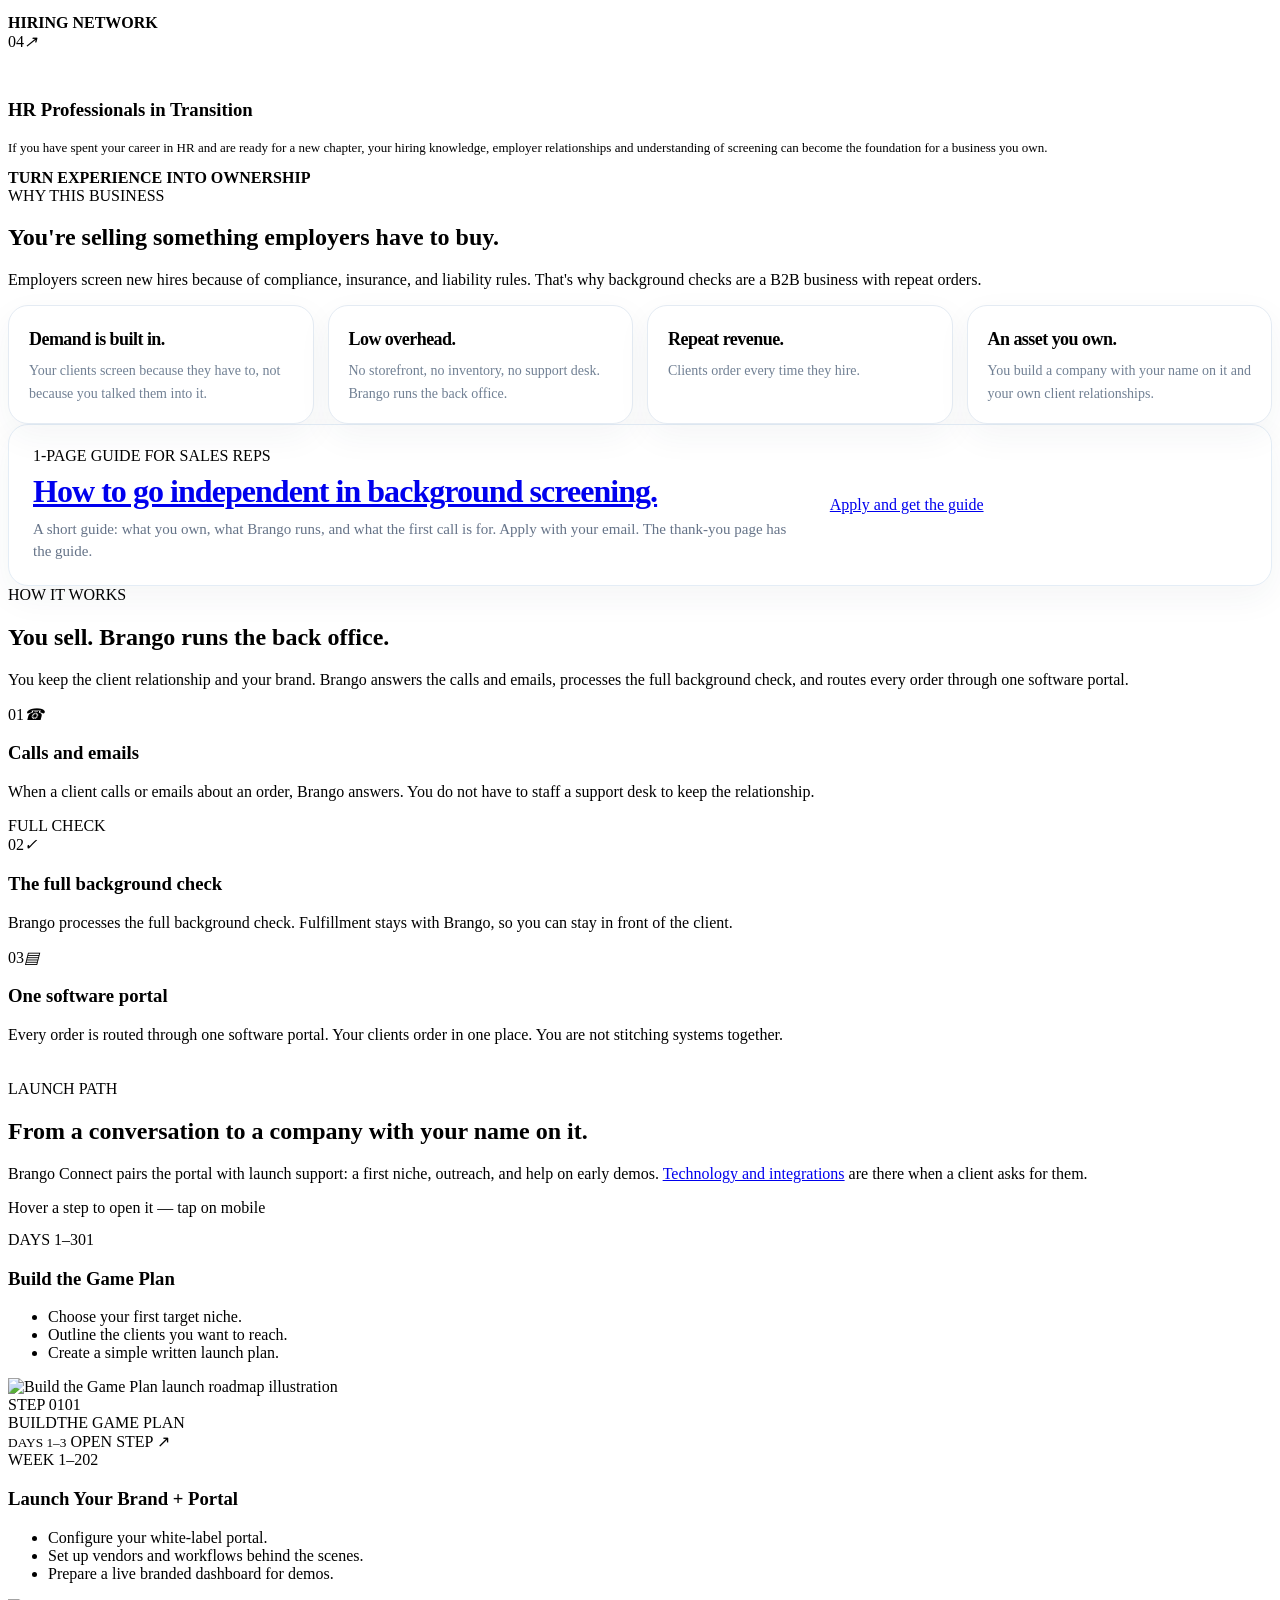
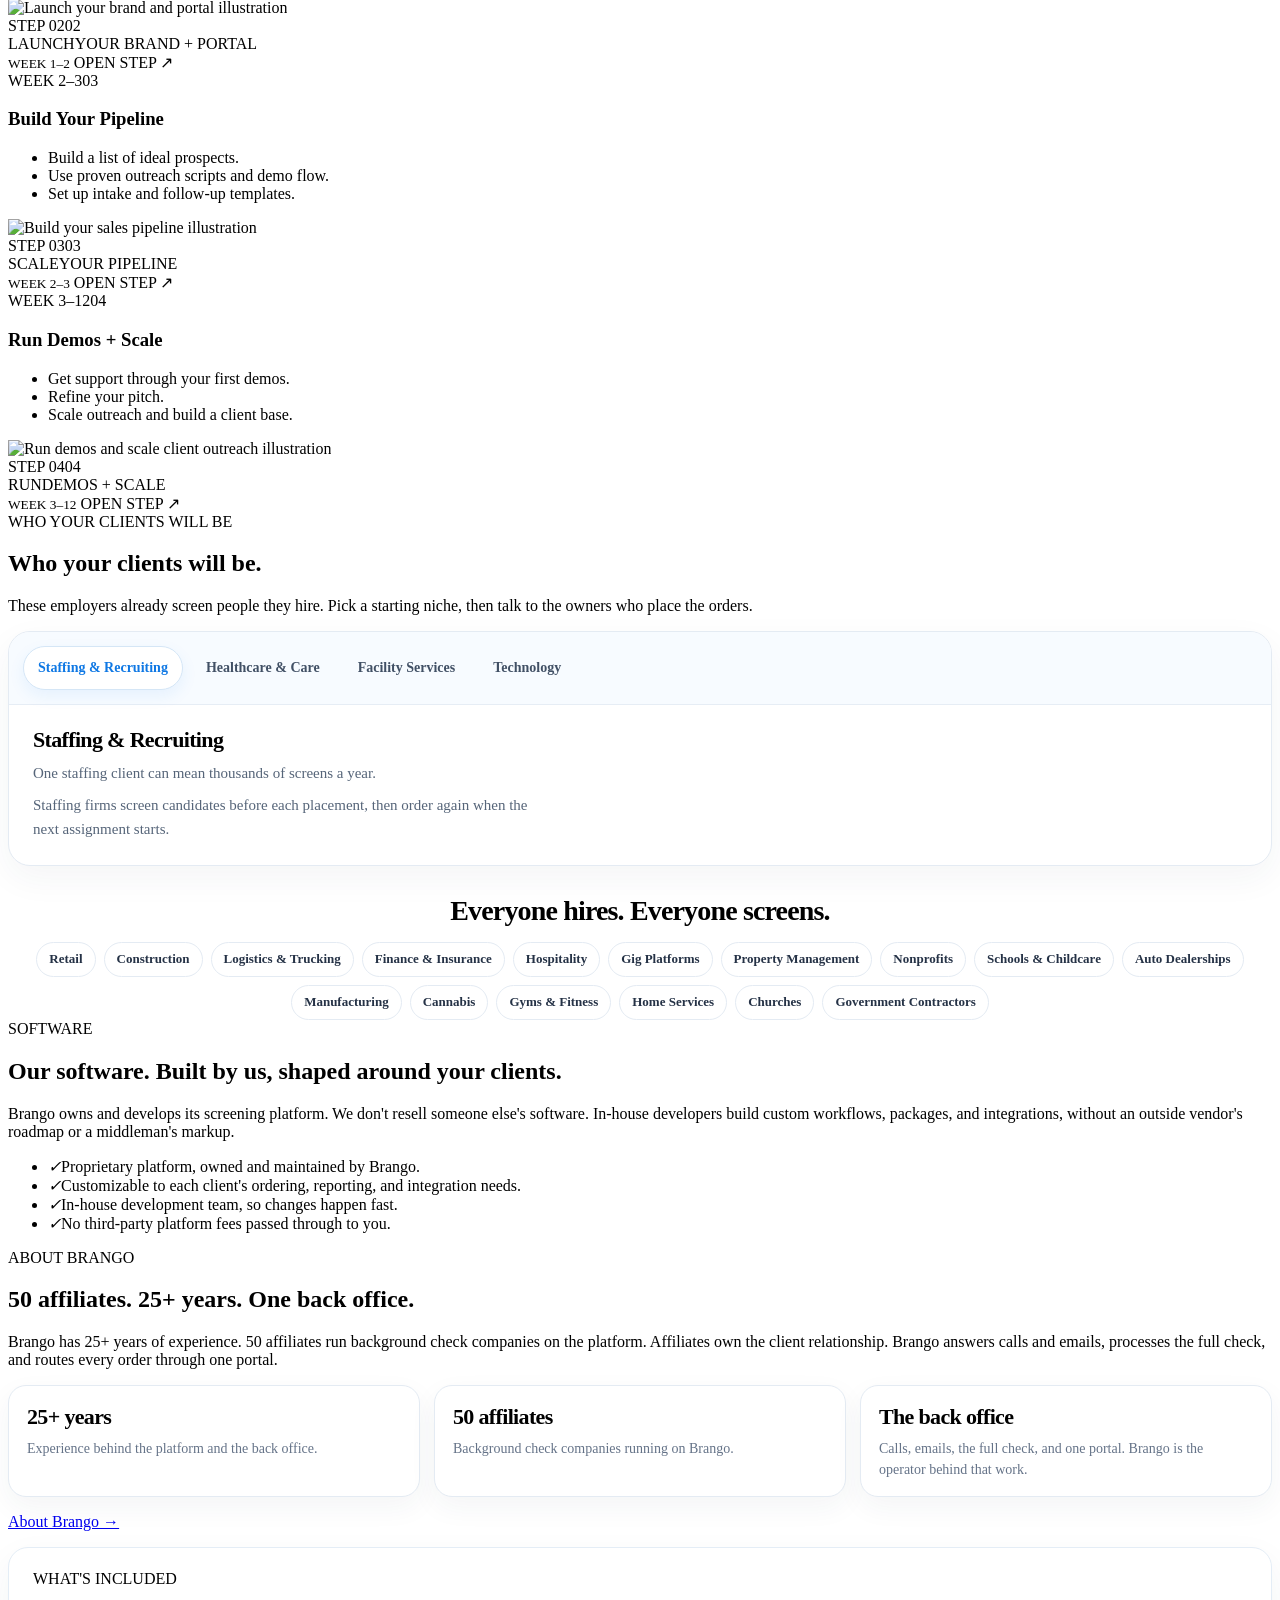
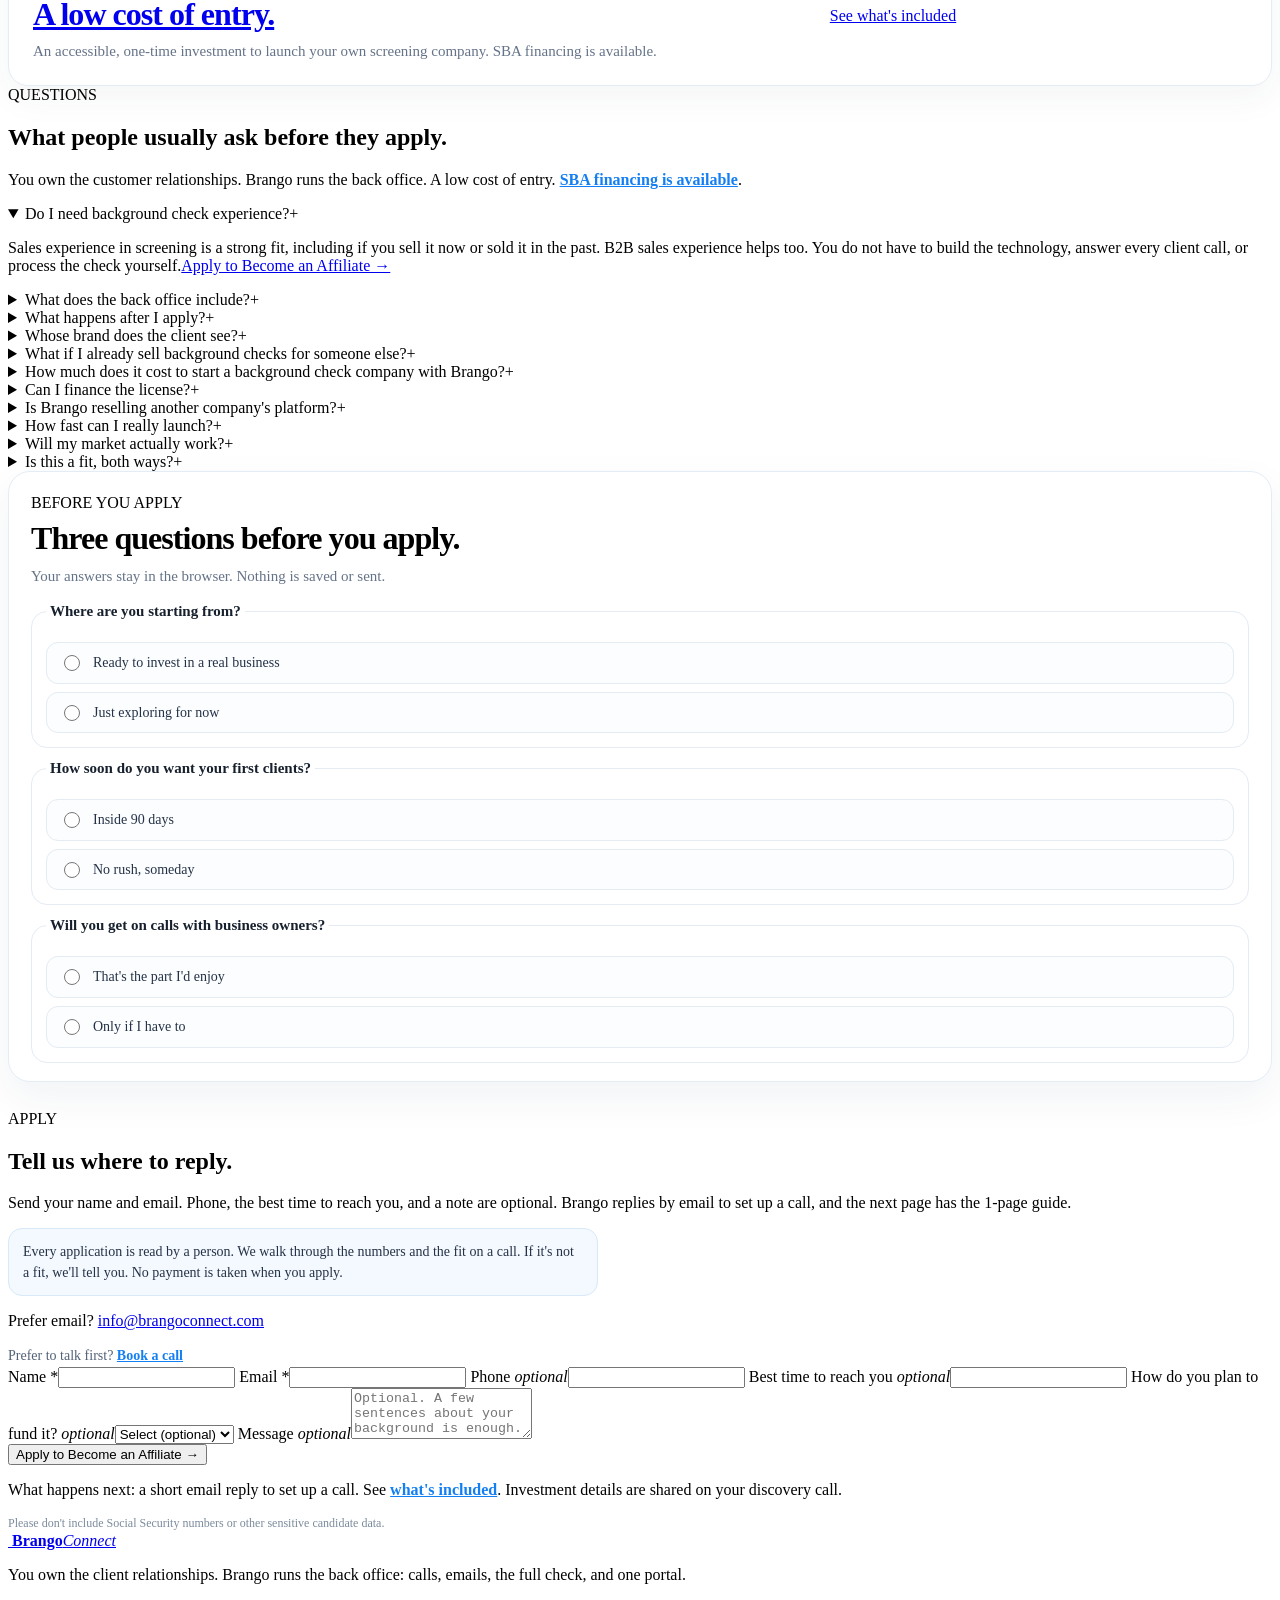
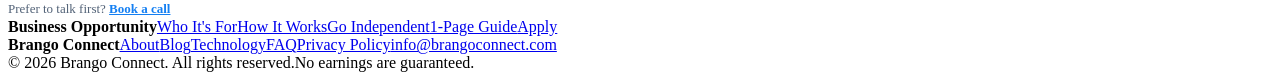
==== commit 3df8a7cc: "Remove published prices and rename the pricing page. The license amount and the word pricing are gon" ====
--- a/index.html
+++ b/index.html
@@ -73,7 +73,7 @@
         "name": "What happens after I apply?",
         "acceptedAnswer": {
           "@type": "Answer",
-          "text": "Brango sends a short email reply to set up a call. The license fee and what's included are on the pricing page at https://www.brangoconnect.com/pricing.html. The thank-you page also has the 1-page guide."
+          "text": "Brango sends a short email reply to set up a call. What's included is on the What's Included page at https://www.brangoconnect.com/whats-included.html. Investment details are shared on your discovery call. The thank-you page also has the 1-page guide."
         }
       },
       {
@@ -97,7 +97,7 @@
         "name": "How much does it cost to start a background check company with Brango?",
         "acceptedAnswer": {
           "@type": "Answer",
-          "text": "The license fee is $49,000, paid once. Ask us for the full fee schedule before you sign."
+          "text": "Brango is built to keep the cost of entry low: a one-time license gets you the platform, the back office, and launch support. We walk through the full investment and fee schedule on your discovery call."
         }
       },
       {
@@ -160,7 +160,7 @@
         <a href="go-independent.html">Go Independent</a>
         <a href="/guide.html">1-Page Guide</a>
         <a href="technology.html">Technology</a>
-        <a href="pricing.html">Pricing</a>
+        <a href="whats-included.html">What's Included</a>
         <a href="about.html">About</a>
         <a href="blog/">Blog</a>
         <a href="#faq">FAQ</a>
@@ -178,7 +178,7 @@
           <div class="eyebrow"><i class="live-dot"></i> BUILD A REAL B2B BACKGROUND CHECK COMPANY</div>
           <h1>Start your own<br>background screening company.<br><span>Brango runs the back office.</span></h1>
           <p>You own the company and the client relationships. Brango answers your clients' calls and emails, processes the full check, and routes every order through one portal.</p>
-          <p class="hero-aside"><a href="/pricing.html">$49,000 license · SBA financing available</a></p>
+          <p class="hero-aside"><a href="/whats-included.html">Low cost of entry · SBA financing available</a></p>
           <div class="hero-form-card" id="apply">
             <p class="guide-line">Apply with your email and the next page includes the 1-page guide: <b>How to go independent in background screening.</b></p>
             <form class="js-lead-form hero-form" action="https://formspree.io/f/xgawroga" method="POST">
@@ -196,7 +196,7 @@
                 <label class="form-wide"><span>Message <em class="optional-mark">optional</em></span><input type="text" name="message" placeholder="Optional note"></label>
               </div>
               <button class="button button-primary button-large form-submit" type="submit">Apply to Become an Affiliate <b>→</b></button>
-              <p class="next-steps">What happens next: Brango sends a short email reply to set up a call. The license fee is on the <a class="inline-link" href="/pricing.html">pricing page</a>.</p>
+              <p class="next-steps">What happens next: Brango sends a short email reply to set up a call. See <a class="inline-link" href="/whats-included.html">what's included</a>. Investment details are shared on your discovery call.</p>
               <div class="form-status" role="status" aria-live="polite"></div>
             </form>
             <a class="button button-secondary hero-book" href="https://calendar.app.google/HRjFjbsaZtN8QM1H8" target="_blank" rel="noopener" data-analytics="hero-book">Or book a call now</a>
@@ -468,15 +468,15 @@
       </div>
     </section>
 
-    <section class="section" id="pricing">
+    <section class="section" id="whats-included">
       <div class="shell">
         <div class="guide-banner reveal">
           <div>
-            <span class="kicker">PRICING</span>
-            <h2><a href="/pricing.html">$49,000 one-time license.</a></h2>
-            <p>SBA financing available.</p>
-          </div>
-          <a class="button button-primary button-large" href="/pricing.html" data-analytics="home-pricing">See pricing</a>
+            <span class="kicker">WHAT'S INCLUDED</span>
+            <h2><a href="/whats-included.html">A low cost of entry.</a></h2>
+            <p>An accessible, one-time investment to launch your own screening company. SBA financing is available.</p>
+          </div>
+          <a class="button button-primary button-large" href="/whats-included.html" data-analytics="home-included">See what's included</a>
         </div>
       </div>
     </section>
@@ -486,7 +486,7 @@
         <div class="faq-copy reveal">
           <span class="kicker">QUESTIONS</span>
           <h2>What people usually ask before they apply.</h2>
-          <p>You own the customer relationships. Brango runs the back office. The license is a one-time $49,000. <a class="inline-link" href="/pricing.html">SBA financing is available</a>.</p>
+          <p>You own the customer relationships. Brango runs the back office. A low cost of entry. <a class="inline-link" href="/whats-included.html#financing">SBA financing is available</a>.</p>
         </div>
         <div class="faq-list reveal">
           <details open>
@@ -499,7 +499,7 @@
           </details>
           <details>
             <summary>What happens after I apply?<span>+</span></summary>
-            <p>Brango sends a short email reply to set up a call. The license fee and what's included are on the <a class="inline-link" href="/pricing.html">pricing page</a>. The thank-you page also has the 1-page guide.<a class="faq-cta button button-primary button-small" href="#apply" data-analytics="faq-next">Apply to Become an Affiliate →</a></p>
+            <p>Brango sends a short email reply to set up a call. What's included is on the <a class="inline-link" href="/whats-included.html">What's Included page</a>. Investment details are shared on your discovery call. The thank-you page also has the 1-page guide.<a class="faq-cta button button-primary button-small" href="#apply" data-analytics="faq-next">Apply to Become an Affiliate →</a></p>
           </details>
           <details>
             <summary>Whose brand does the client see?<span>+</span></summary>
@@ -511,7 +511,7 @@
           </details>
           <details>
             <summary>How much does it cost to start a background check company with Brango?<span>+</span></summary>
-            <p>The license fee is $49,000, paid once. Ask us for the full fee schedule before you sign.<a class="faq-cta button button-primary button-small" href="/pricing.html" data-analytics="faq-pricing">See pricing →</a></p>
+            <p>Brango is built to keep the cost of entry low: a one-time license gets you the platform, the back office, and launch support. We walk through the full investment and fee schedule on your discovery call.<a class="faq-cta button button-primary button-small" href="/whats-included.html" data-analytics="faq-included">See what's included →</a></p>
           </details>
           <details>
             <summary>Can I finance the license?<span>+</span></summary>
@@ -519,7 +519,7 @@
           </details>
           <details>
             <summary>Is Brango reselling another company's platform?<span>+</span></summary>
-            <p>No. Brango built and owns its screening software, and our own developers customize it for affiliates and their clients.<a class="faq-cta button button-primary button-small" href="/pricing.html#software" data-analytics="faq-software">See the platform →</a></p>
+            <p>No. Brango built and owns its screening software, and our own developers customize it for affiliates and their clients.<a class="faq-cta button button-primary button-small" href="/whats-included.html#software" data-analytics="faq-software">See the platform →</a></p>
           </details>
           <details>
             <summary>How fast can I really launch?<span>+</span></summary>
@@ -600,7 +600,7 @@
               <label class="form-wide"><span>Message <em class="optional-mark">optional</em></span><textarea name="message" rows="3" placeholder="Optional. A few sentences about your background is enough."></textarea></label>
             </div>
             <button class="button button-primary button-large form-submit" type="submit">Apply to Become an Affiliate <b>→</b></button>
-            <p class="next-steps">What happens next: a short email reply to set up a call. The license fee is on the <a class="inline-link" href="/pricing.html">pricing page</a>.</p>
+            <p class="next-steps">What happens next: a short email reply to set up a call. See <a class="inline-link" href="/whats-included.html">what's included</a>. Investment details are shared on your discovery call.</p>
             <p class="form-privacy">Please don't include Social Security numbers or other sensitive candidate data.</p>
             <div class="form-status" role="status" aria-live="polite"></div>
           </form>
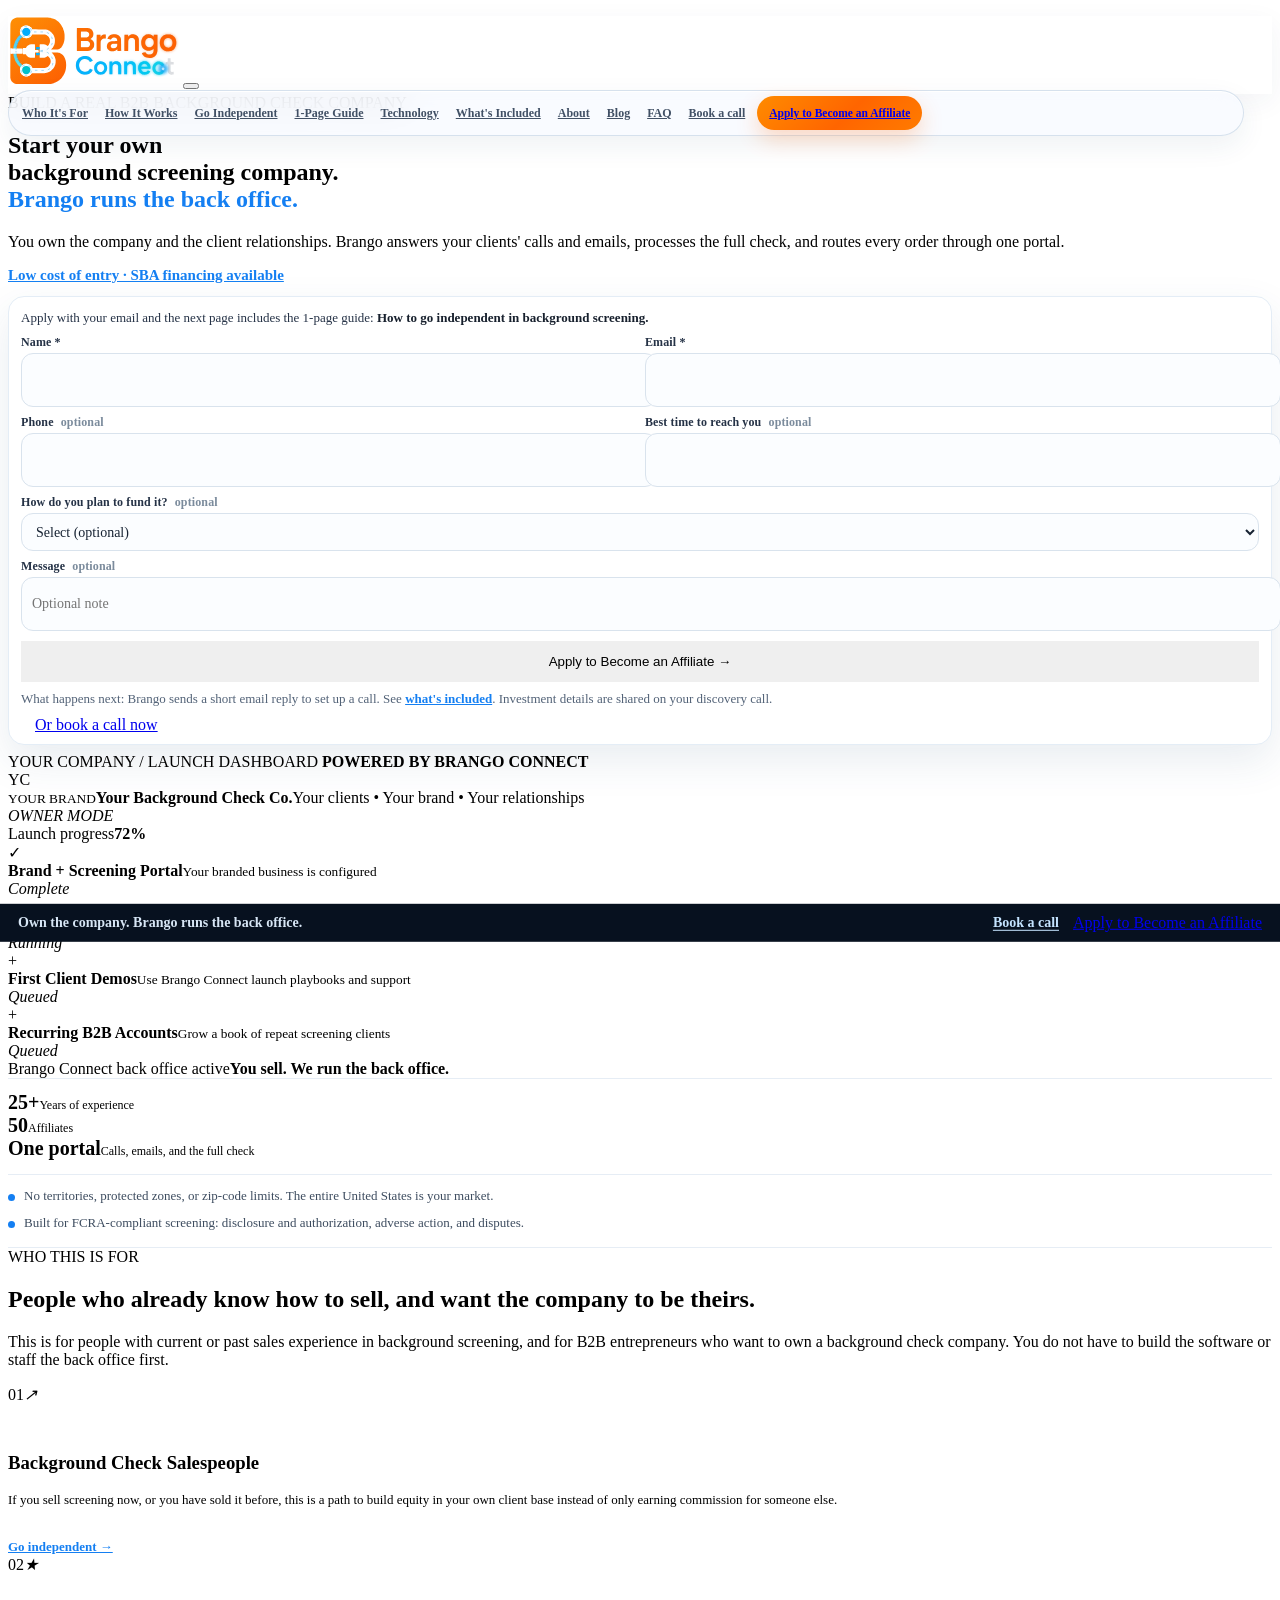
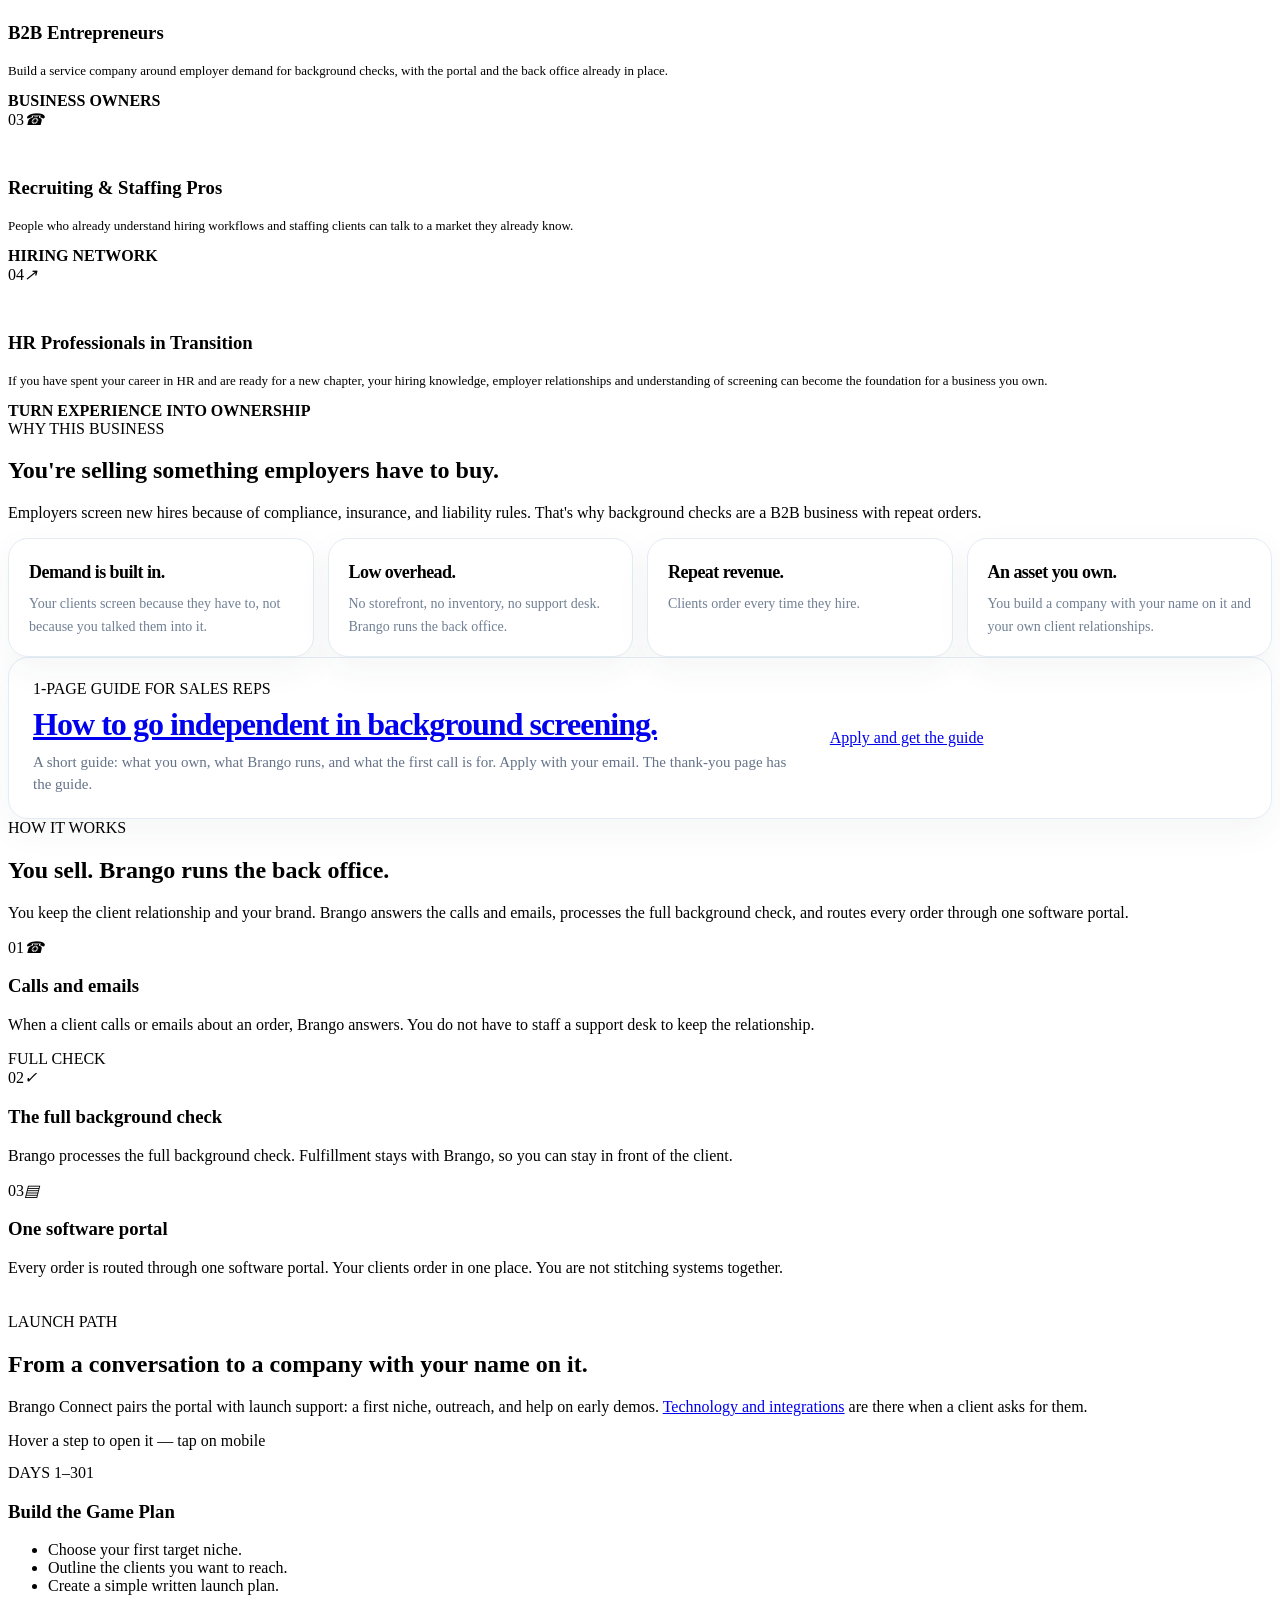
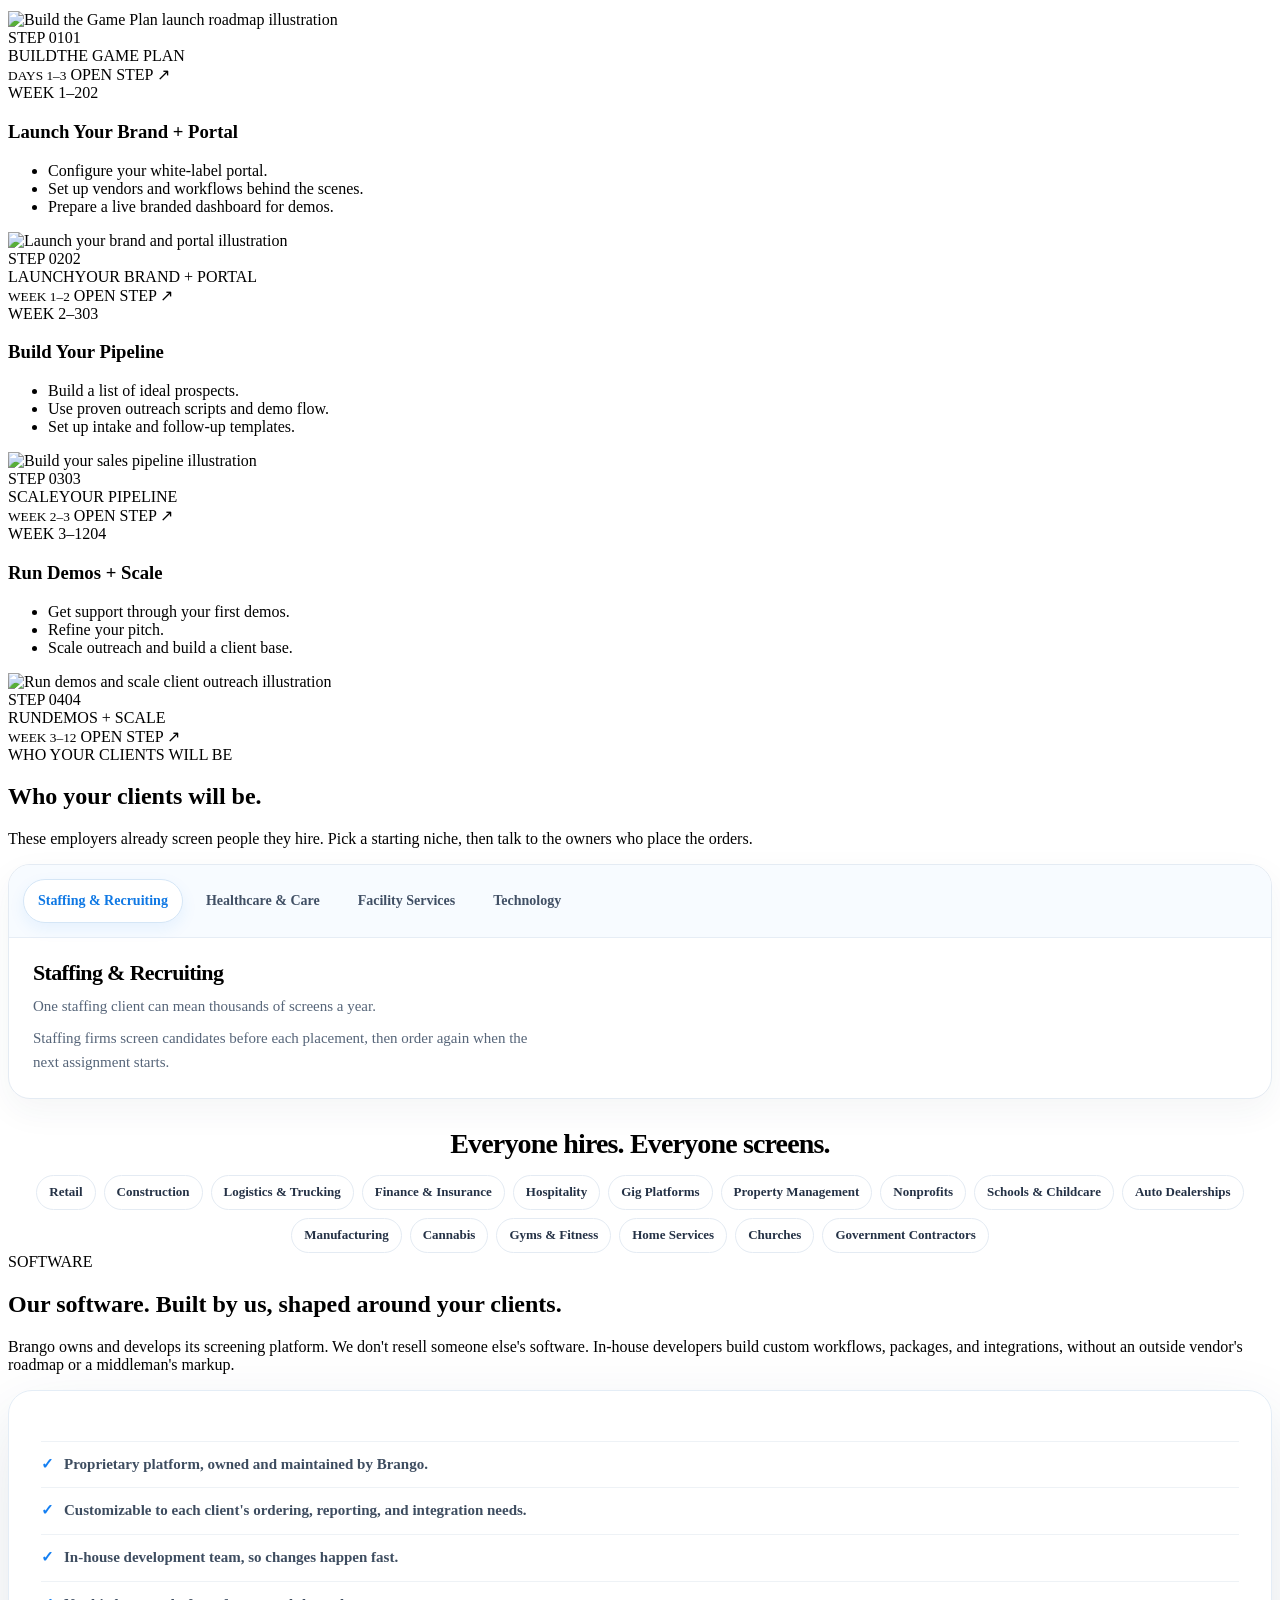
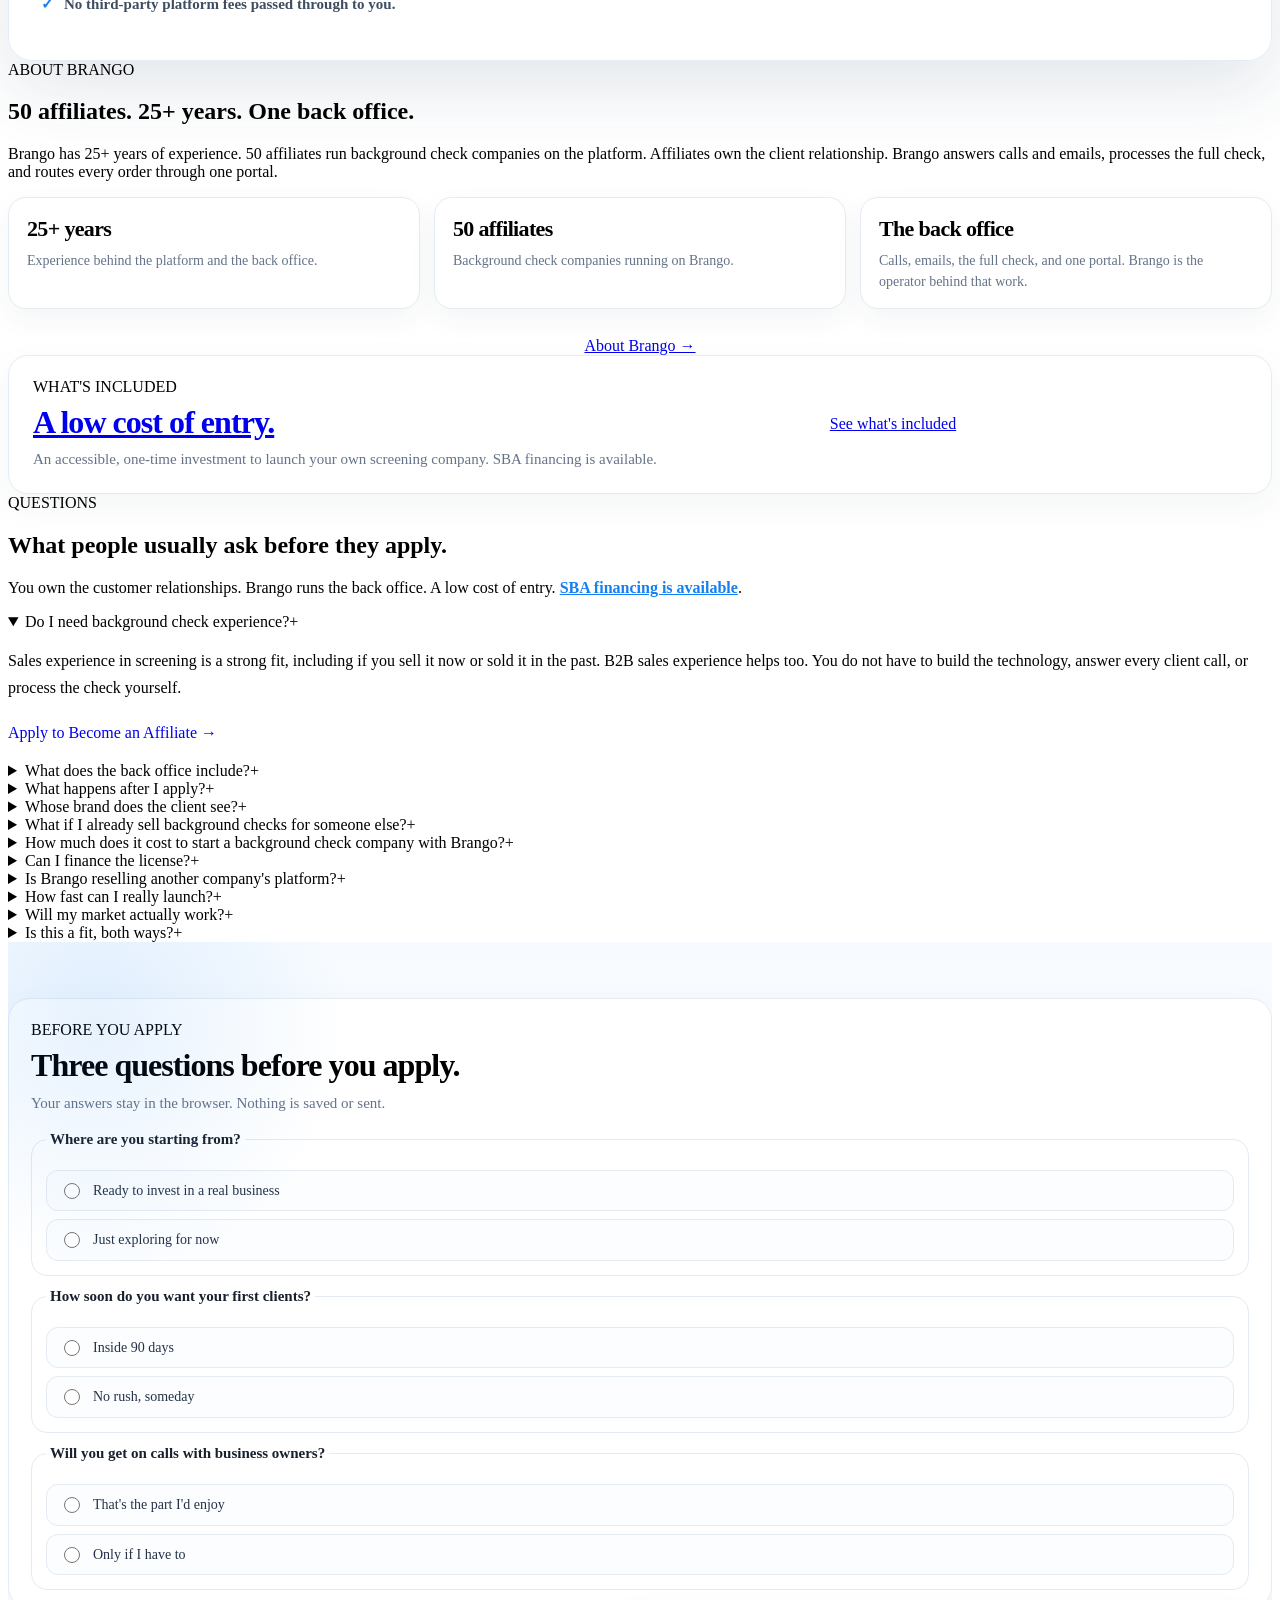
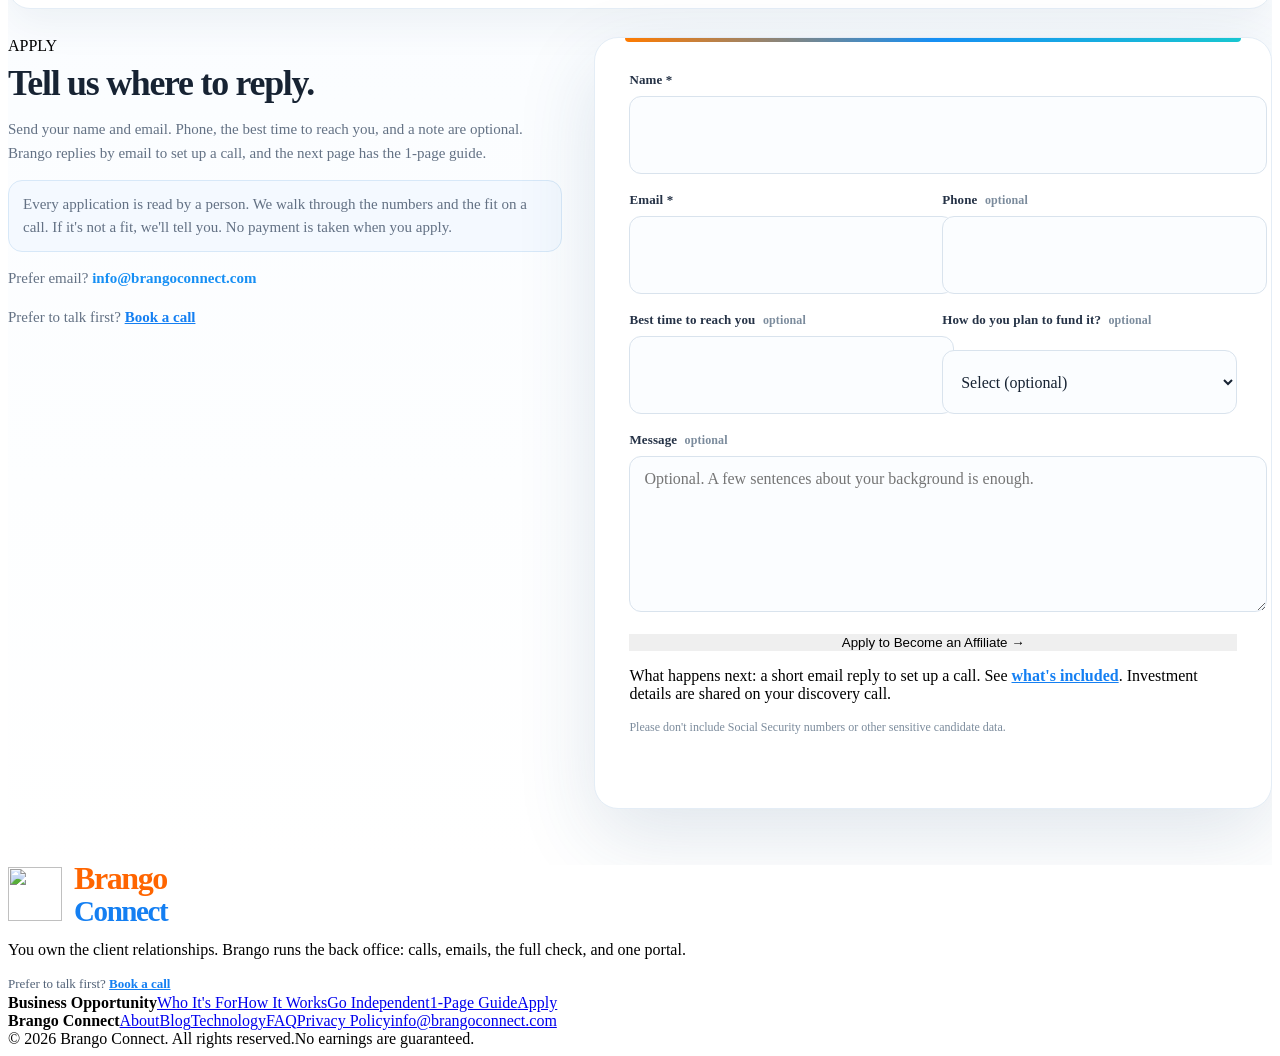
==== commit 0cb85fc2: "Add animated Brango Connect header logo Swaps the header lockup for the vector Brango Connect logo a" ====
--- a/index.html
+++ b/index.html
@@ -169,6 +169,7 @@
       </nav>
     </div>
   </header>
+  <script src="/assets/brango-logo-animated.js"></script>
 
   <main>
     <section class="hero">
--- a/brand-overrides.css
+++ b/brand-overrides.css
@@ -0,0 +1,101 @@
+/* Brango Connect brand lockup overrides — uses the supplied icon site-wide. */
+.brand-lockup{display:inline-flex;align-items:center;gap:12px;text-decoration:none;line-height:1;flex-shrink:0}.brand-lockup img{width:48px!important;height:48px!important;object-fit:contain;display:block;flex:0 0 48px}.brand-words{display:flex;flex-direction:column;align-items:flex-start;line-height:.84;letter-spacing:-1.4px}.brand-words strong{font-size:30px;font-weight:850;font-style:normal;color:#ff6500}.brand-words em{margin-top:7px;font-size:27px;font-weight:800;font-style:normal;background:none!important;-webkit-background-clip:initial!important;background-clip:initial!important;color:#147ff2!important}.footer-lockup img{width:54px!important;height:54px!important;flex-basis:54px}.footer-lockup .brand-words strong{font-size:32px}.footer-lockup .brand-words em{font-size:29px}.core-logo-image img{width:64px;height:70px;object-fit:contain;margin-bottom:8px}.integration-center-brand{display:flex!important;flex-direction:column;align-items:center;justify-content:center;gap:4px}.integration-center-brand img{width:78px!important;height:86px!important;object-fit:contain}.integration-center-brand strong{font-size:16px;line-height:1;color:#172333}.contact-email{margin:18px auto 0;text-align:center;color:#637184;font-size:14px}.contact-email a{color:#168ff4;font-weight:700;text-decoration:none}
+
+/* Keep the black top bar as a clean visual strip, with no text or links. */
+.topbar-inner>*{display:none!important}
+
+/* Hero emphasis: solid Brango blue, no gradient. */
+.hero h1 span{background:none!important;-webkit-background-clip:initial!important;background-clip:initial!important;color:#147ff2!important}
+
+/* Motivational FAQ conversion CTAs */
+.faq-list details>p{line-height:1.7}.faq-cta{display:flex!important;width:max-content;margin-top:18px;text-decoration:none!important}.faq-list details[open] .faq-cta{animation:faqCtaIn .25s ease both}@keyframes faqCtaIn{from{opacity:0;transform:translateY(5px)}to{opacity:1;transform:translateY(0)}}
+
+/* Contact / Formspree lead form */
+.contact-section{position:relative;overflow:hidden;background:linear-gradient(180deg,#f7fbff 0%,#fff 100%);padding:56px 0}.contact-section:before{content:"";position:absolute;width:520px;height:520px;border-radius:50%;background:radial-gradient(circle,rgba(20,127,242,.10),rgba(20,127,242,0) 68%);left:-170px;top:-180px;pointer-events:none}.contact-layout{position:relative;display:grid;grid-template-columns:minmax(0,.9fr) minmax(480px,1.1fr);gap:70px;align-items:start}.contact-copy{padding-top:34px}.contact-copy h2{font-size:clamp(26px,2.8vw,36px);line-height:1.12;letter-spacing:-.035em;margin:8px 0 10px;color:#172333}.contact-copy>p{font-size:15px;line-height:1.55;color:#637184;max-width:560px}.contact-benefits{display:grid;gap:16px;margin:34px 0}.contact-benefits>div{display:flex;gap:13px;align-items:flex-start}.contact-benefits i{width:28px;height:28px;border-radius:50%;display:grid;place-items:center;background:#e8f5ff;color:#168ff4;font-style:normal;font-weight:900;flex:0 0 28px;margin-top:2px}.contact-benefits span{display:grid;gap:3px}.contact-benefits b{font-size:16px;color:#172333}.contact-benefits small{font-size:14px;line-height:1.5;color:#718096}.contact-direct{font-size:15px!important}.contact-direct a{color:#168ff4;font-weight:800;text-decoration:none}.contact-form-card{background:#fff;border:1px solid #e4edf6;border-radius:24px;padding:34px;box-shadow:0 28px 80px rgba(36,75,120,.14);position:relative}.contact-form-card:before{content:"";position:absolute;left:30px;right:30px;top:0;height:4px;border-radius:0 0 8px 8px;background:linear-gradient(90deg,#ff7b00,#168ff4,#18c6d0)}.form-grid{display:grid;grid-template-columns:1fr 1fr;gap:18px}.form-grid label{display:grid;gap:8px}.form-grid label>span{font-size:13px;font-weight:800;color:#253246;letter-spacing:.01em}.form-grid input,.form-grid select,.form-grid textarea{width:100%;border:1px solid #d9e3ed;background:#fbfdff;color:#172333;border-radius:12px;padding:13px 14px;font:inherit;outline:none;transition:border-color .2s,box-shadow .2s,background .2s}.form-grid input,.form-grid select{min-height:50px}.form-grid textarea{resize:vertical;min-height:128px}.form-grid input:focus,.form-grid select:focus,.form-grid textarea:focus{border-color:#168ff4;background:#fff;box-shadow:0 0 0 4px rgba(22,143,244,.11)}.form-wide{grid-column:1/-1}.form-submit{margin-top:22px;width:100%;justify-content:center;border:0;cursor:pointer}.form-submit:disabled{opacity:.68;cursor:wait}.form-status{min-height:24px;margin-top:14px;font-size:14px;font-weight:700;line-height:1.5}.form-status.success{color:#14734b;background:#edf9f3;border:1px solid #ccebdc;border-radius:10px;padding:11px 13px}.form-status.error{color:#a43b31;background:#fff4f2;border:1px solid #f1d0cb;border-radius:10px;padding:11px 13px}.form-status a{color:inherit}.form-note{display:none!important}
+
+/* Navigation: compact single-line glass rail with animated hover pill */
+@media(min-width:1021px){
+  .site-header{background:rgba(255,255,255,.86);box-shadow:0 8px 28px rgba(32,63,96,.055)}
+  .nav-wrap{height:78px;gap:18px}
+  .brand-lockup{width:auto!important;min-width:max-content}
+  .main-nav{display:flex;align-items:center;gap:2px;padding:6px;border:1px solid rgba(210,222,235,.9);border-radius:999px;background:rgba(248,251,255,.82);box-shadow:0 10px 28px rgba(31,68,105,.07),inset 0 1px 0 rgba(255,255,255,.9);backdrop-filter:blur(16px);font-size:12.5px;font-weight:750}
+  .main-nav>a:not(.button){position:relative;isolation:isolate;overflow:hidden;white-space:nowrap;line-height:1;padding:11px 10px;border-radius:999px;color:#415065!important;transition:color .22s ease,transform .22s ease,box-shadow .22s ease}
+  .main-nav>a:not(.button)::before{content:"";position:absolute;inset:0;border-radius:999px;background:linear-gradient(135deg,rgba(20,127,242,.11),rgba(22,199,206,.08));opacity:0;transform:scale(.84);transition:opacity .22s ease,transform .22s ease;z-index:-1}
+  .main-nav>a:not(.button)::after{content:"";position:absolute;left:50%;bottom:5px;width:0;height:2px;border-radius:99px;background:linear-gradient(90deg,#ff7200,#168ff4,#16c7ce);transform:translateX(-50%);transition:width .24s ease}
+  .main-nav>a:not(.button):hover,.main-nav>a:not(.button):focus-visible{color:#0f78e4!important;transform:translateY(-1px);box-shadow:0 6px 16px rgba(20,127,242,.06)}
+  .main-nav>a:not(.button):hover::before,.main-nav>a:not(.button):focus-visible::before{opacity:1;transform:scale(1)}
+  .main-nav>a:not(.button):hover::after,.main-nav>a:not(.button):focus-visible::after{width:52%}
+  .main-nav .button{white-space:nowrap;margin-left:5px;border-radius:999px;padding:12px 17px;font-size:12px;background:linear-gradient(135deg,#ff8b00,#ff6500 55%,#ff7b00);box-shadow:0 9px 22px rgba(255,101,0,.24);transition:transform .22s ease,box-shadow .22s ease,filter .22s ease}
+  .main-nav .button:hover{transform:translateY(-1px) scale(1.015);box-shadow:0 13px 28px rgba(255,101,0,.32);filter:saturate(1.08)}
+}
+
+/* Switch to the polished dropdown before the pill can overflow the header. */
+@media(max-width:1279px){
+  .nav-wrap{position:relative}
+  .menu-toggle{display:block;border:1px solid #e3ebf3;border-radius:12px;background:#fff;box-shadow:0 7px 18px rgba(33,66,99,.07)}
+  .main-nav{position:absolute;left:0;right:0;top:calc(100% - 2px);display:none;flex-direction:column;align-items:stretch;gap:4px;padding:12px;background:rgba(255,255,255,.97);border:1px solid #dfe8f2;border-radius:20px;box-shadow:0 26px 60px rgba(24,50,78,.18);backdrop-filter:blur(18px)}
+  .main-nav.open{display:flex}
+  .main-nav>a:not(.button){white-space:nowrap;padding:13px 14px!important;border:0!important;border-radius:12px;color:#3f4f63;transition:background .2s,color .2s,transform .2s}
+  .main-nav>a:not(.button):hover{background:linear-gradient(90deg,#f0f7ff,#f4fbfb);color:#147ff2;transform:translateX(3px)}
+  .main-nav .button{margin-top:4px;width:100%;white-space:nowrap;border-radius:13px}
+}
+
+@media(max-width:1050px){.contact-layout{grid-template-columns:1fr;gap:38px}.contact-copy{padding-top:0;max-width:760px}.contact-form-card{max-width:760px;width:100%}}
+@media(max-width:900px){.brand-lockup{gap:9px}.brand-lockup img{width:40px!important;height:40px!important;flex-basis:40px}.brand-words strong{font-size:24px}.brand-words em{font-size:22px;margin-top:5px}.contact-section{padding:80px 0}}
+@media(max-width:650px){.form-grid{grid-template-columns:1fr}.form-wide{grid-column:auto}.contact-form-card{padding:26px 20px;border-radius:18px}.contact-copy h2{letter-spacing:-1.6px}.contact-section{padding:68px 0}.faq-cta{width:100%;justify-content:center;text-align:center}}
+@media(max-width:560px){.brand-lockup img{width:36px!important;height:36px!important;flex-basis:36px}.brand-words strong{font-size:21px}.brand-words em{font-size:19px;margin-top:4px}}
+
+/* Tighter desktop nav so the affiliate button fits the existing pill. */
+@media(min-width:1280px){
+  .site-header .shell{width:min(1280px,calc(100% - 28px))}
+  .main-nav{gap:1px;padding:5px;font-size:12px}
+  .main-nav>a:not(.button){padding:10px 8px}
+  .main-nav .button{margin-left:3px;padding:11px 12px;font-size:11.5px}
+}
+
+.hero-aside{margin:16px 0 0;font-size:15px}
+.hero-aside a{color:#147ff2;font-weight:800}
+.optional-mark{font-style:normal;font-weight:650;color:#7b8b9c;font-size:12px;margin-left:4px}
+
+.model-panel{background:rgba(6,25,43,.55);border:1px solid rgba(255,255,255,.14);border-radius:22px;padding:8px 22px 22px;box-shadow:0 35px 80px rgba(3,24,40,.3);backdrop-filter:blur(20px)}
+.model-panel-top{display:flex;justify-content:space-between;gap:12px;padding:16px 4px 14px;border-bottom:1px solid rgba(255,255,255,.09);font-size:11px;letter-spacing:.14em;color:#9dbed2;font-weight:800}
+.model-panel-top b{color:#d7eef8}
+.model-tier{display:flex;align-items:baseline;justify-content:space-between;gap:18px;padding:18px 4px;border-bottom:1px solid rgba(255,255,255,.09)}
+.model-tier strong{font-size:44px;line-height:1;letter-spacing:-.045em}
+.model-tier span{color:#d5e8f4;font-size:14px;line-height:1.4;text-align:right;max-width:220px}
+.model-note{margin:16px 4px 0;color:#c5dbe8;font-size:13px;line-height:1.65}
+.model-callout{margin:28px 4px 8px;font-size:clamp(26px,3vw,34px);line-height:1.28;letter-spacing:-.03em;font-weight:800}
+
+.industry-card>a,.industry-card>a:hover{position:static;display:inline-block;margin-top:18px;font-size:13px;font-weight:800;letter-spacing:0;color:#147ff2}
+
+.quote-line{margin:26px 0 0;padding:18px 20px;border-left:4px solid #147ff2;background:rgba(243,248,255,.92);border-radius:0 14px 14px 0;color:#17202d;font-size:18px;line-height:1.45;font-weight:750;letter-spacing:-.02em}
+.ownership-card{background:rgba(255,255,255,.96);border:1px solid #e4edf6;border-radius:24px;padding:32px;box-shadow:0 28px 70px rgba(25,58,93,.12)}
+.ownership-card h2{font-size:clamp(28px,3vw,36px);line-height:1.12;letter-spacing:-.04em;margin:12px 0 0}
+.ownership-card ul{list-style:none;padding:0;margin:18px 0 0}
+.ownership-card li{display:flex;gap:10px;align-items:flex-start;padding:12px 0;border-top:1px solid #eef2f6;font-size:15px;line-height:1.45;color:#3e4d60;font-weight:650}
+.ownership-card li i{font-style:normal;color:#147ff2;font-weight:900}
+
+.compare-grid{display:grid;grid-template-columns:1fr 1fr;gap:18px}
+.compare-card{padding:32px;border-radius:22px;border:1px solid #e4ebf3;background:#fff;box-shadow:0 12px 34px rgba(30,55,80,.05)}
+.compare-card.featured{border-color:rgba(20,127,242,.35);box-shadow:0 22px 54px rgba(20,127,242,.11)}
+.compare-card h3{margin:10px 0 0;font-size:28px;letter-spacing:-.03em;line-height:1.15}
+.compare-label{font-size:11px;letter-spacing:.14em;font-weight:900;color:#147ff2}
+.compare-card ul{list-style:none;padding:0;margin:18px 0 0}
+.compare-card li{display:flex;gap:10px;align-items:flex-start;padding:12px 0;border-top:1px solid #eef2f6;color:#5f6f84;font-size:15px;line-height:1.55}
+.compare-card li i{font-style:normal;color:#147ff2;font-weight:900;flex:0 0 auto}
+
+.page-cta{padding-top:0}
+.center-link{text-align:center;margin:28px 0 0}
+.center-link .text-link{margin-top:0}
+blockquote.quote-line{margin:26px 0 0}
+.tier-row{display:grid;grid-template-columns:repeat(3,1fr);gap:14px}
+.tier-row article{background:#fff;border:1px solid #e4ebf3;border-radius:18px;padding:28px 18px;text-align:center;box-shadow:0 12px 34px rgba(30,55,80,.05)}
+.tier-row strong{display:block;font-size:48px;letter-spacing:-.045em;color:#147ff2;line-height:1}
+.tier-row span{display:block;margin-top:8px;color:#657388;font-size:14px;line-height:1.45}
+@media(max-width:850px){.compare-grid{grid-template-columns:1fr}.model-tier{align-items:flex-start;flex-direction:column;gap:6px}.model-tier span{text-align:left}.tier-row{grid-template-columns:1fr}}
+
+/* Animated header logo (assets/brango-logo-animated.js swaps the header lockup for the vector logo). */
+.brand-lockup--animated{gap:0}
+.brand-lockup--animated .bcl-svg{display:block;height:70px;width:auto;aspect-ratio:880/360;overflow:visible;transform-origin:22% 50%}
+@media(max-width:900px){.brand-lockup--animated .bcl-svg{height:58px}}
+@media(max-width:560px){.brand-lockup--animated .bcl-svg{height:50px}}
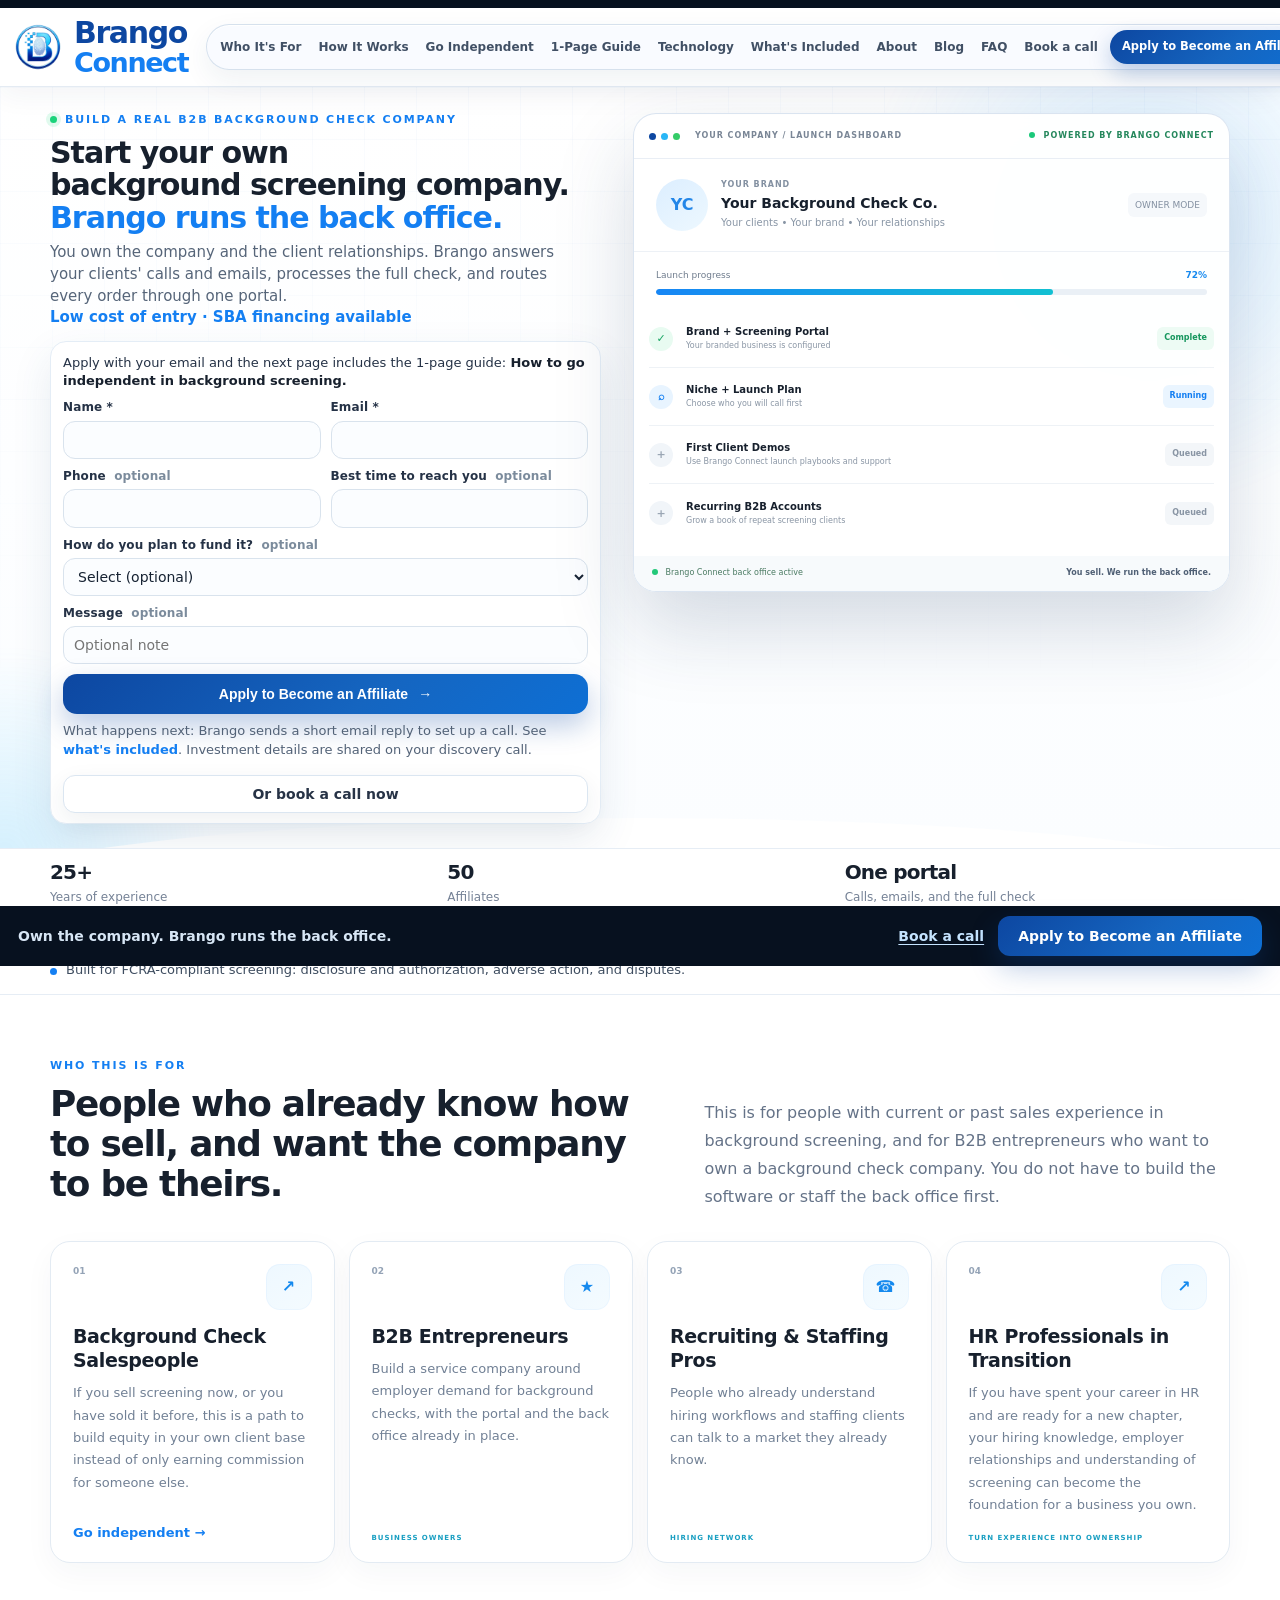
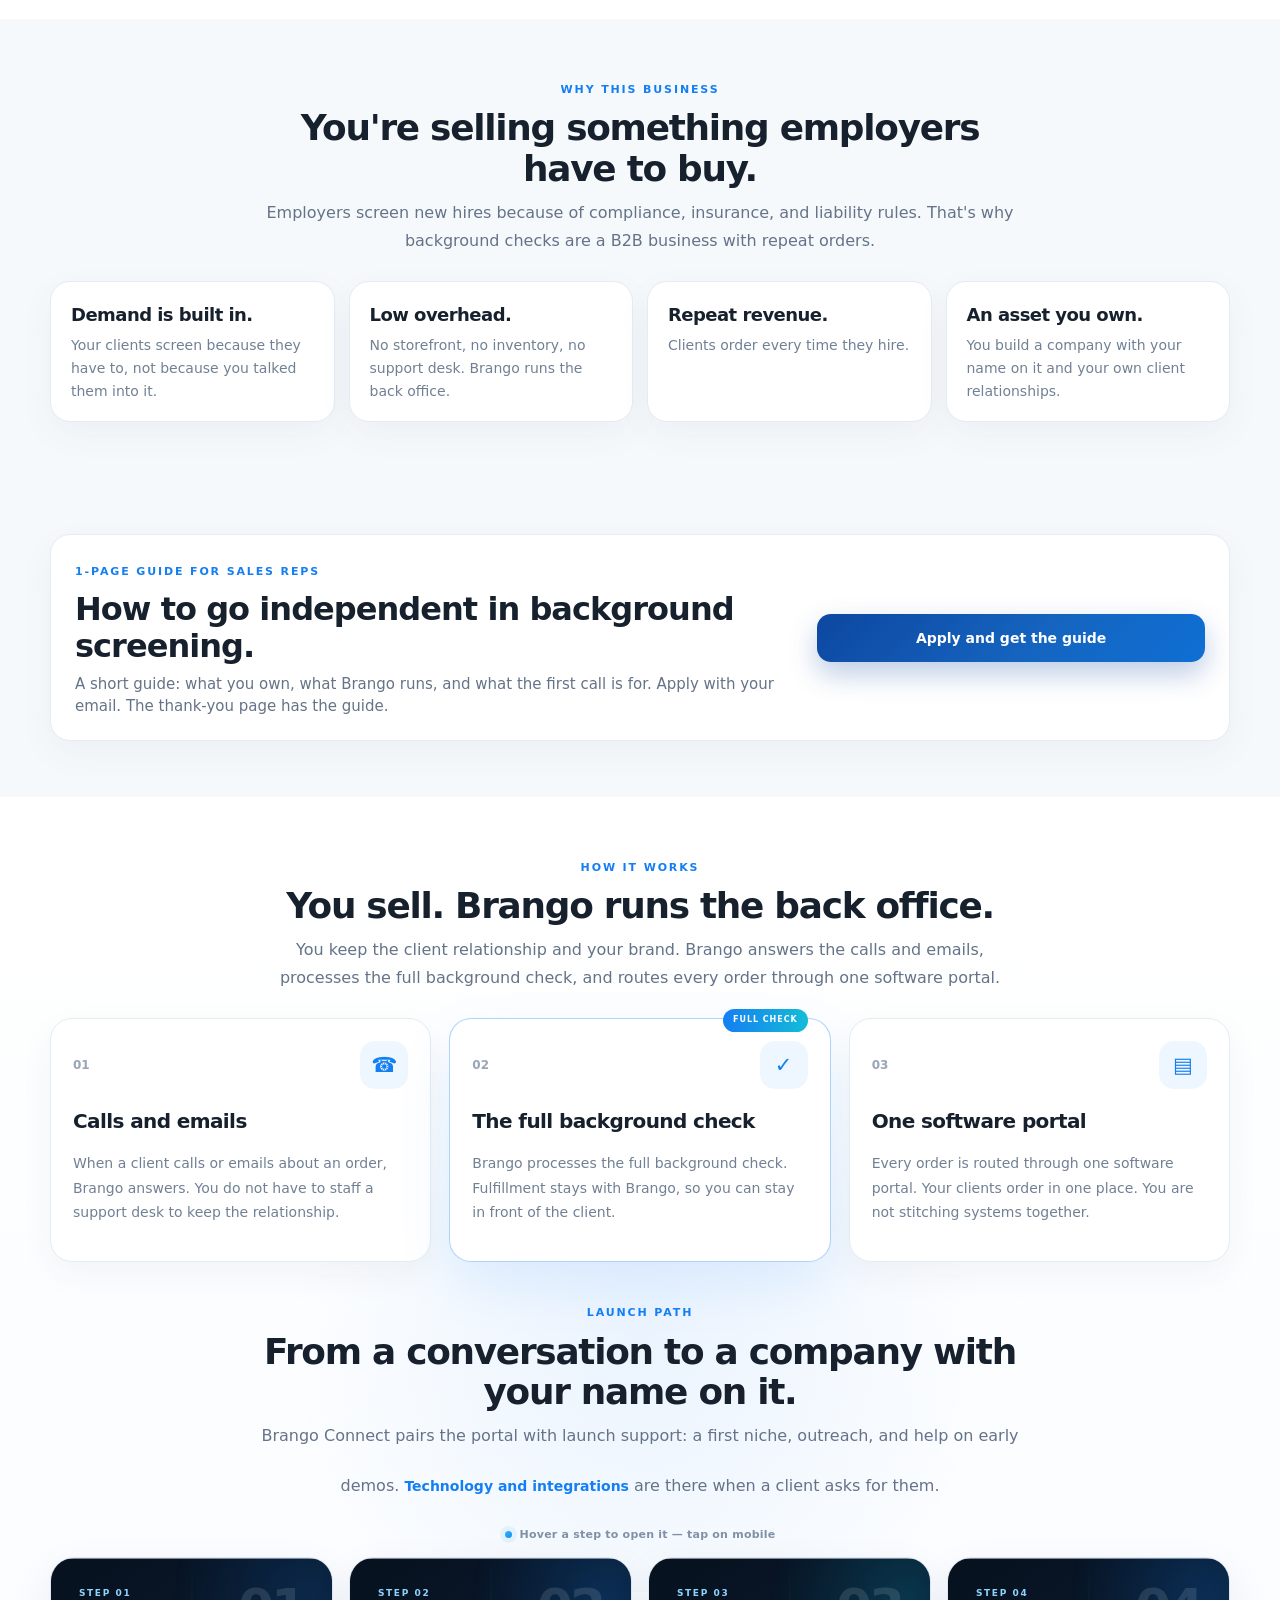
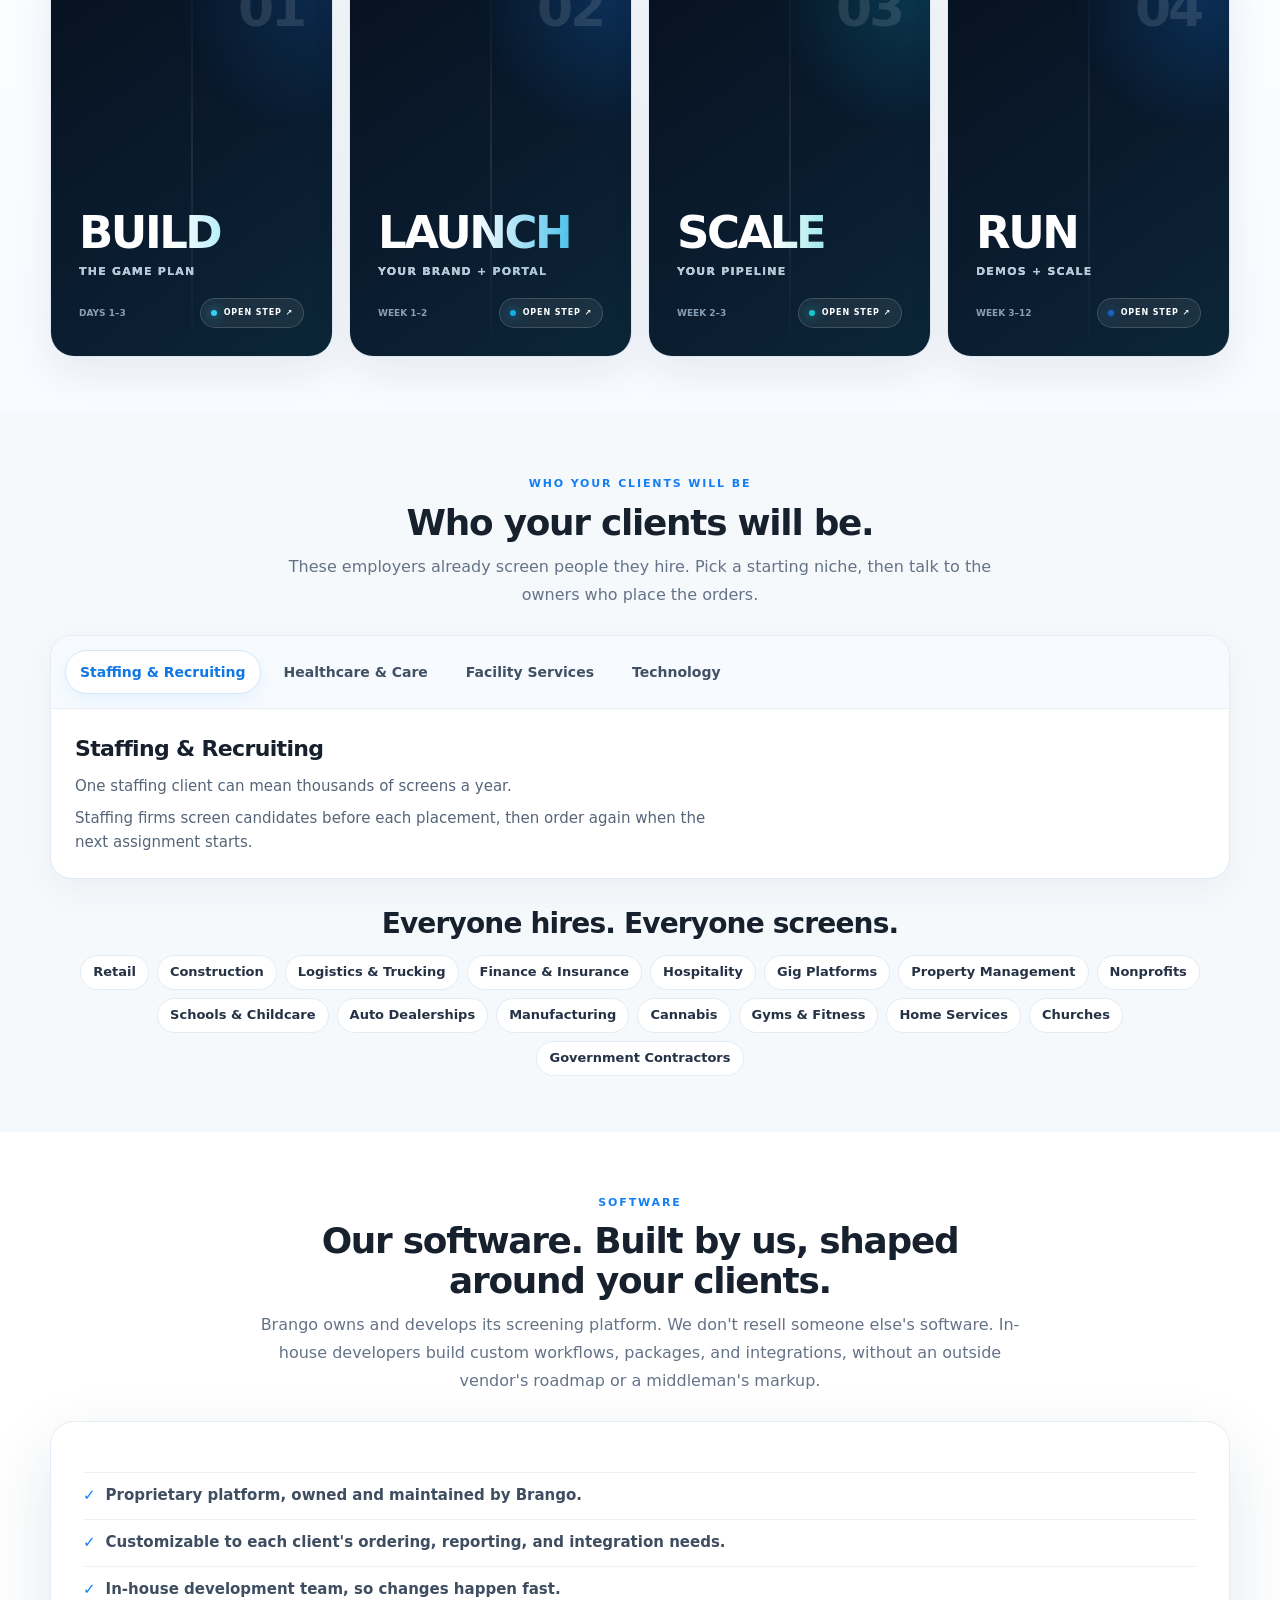
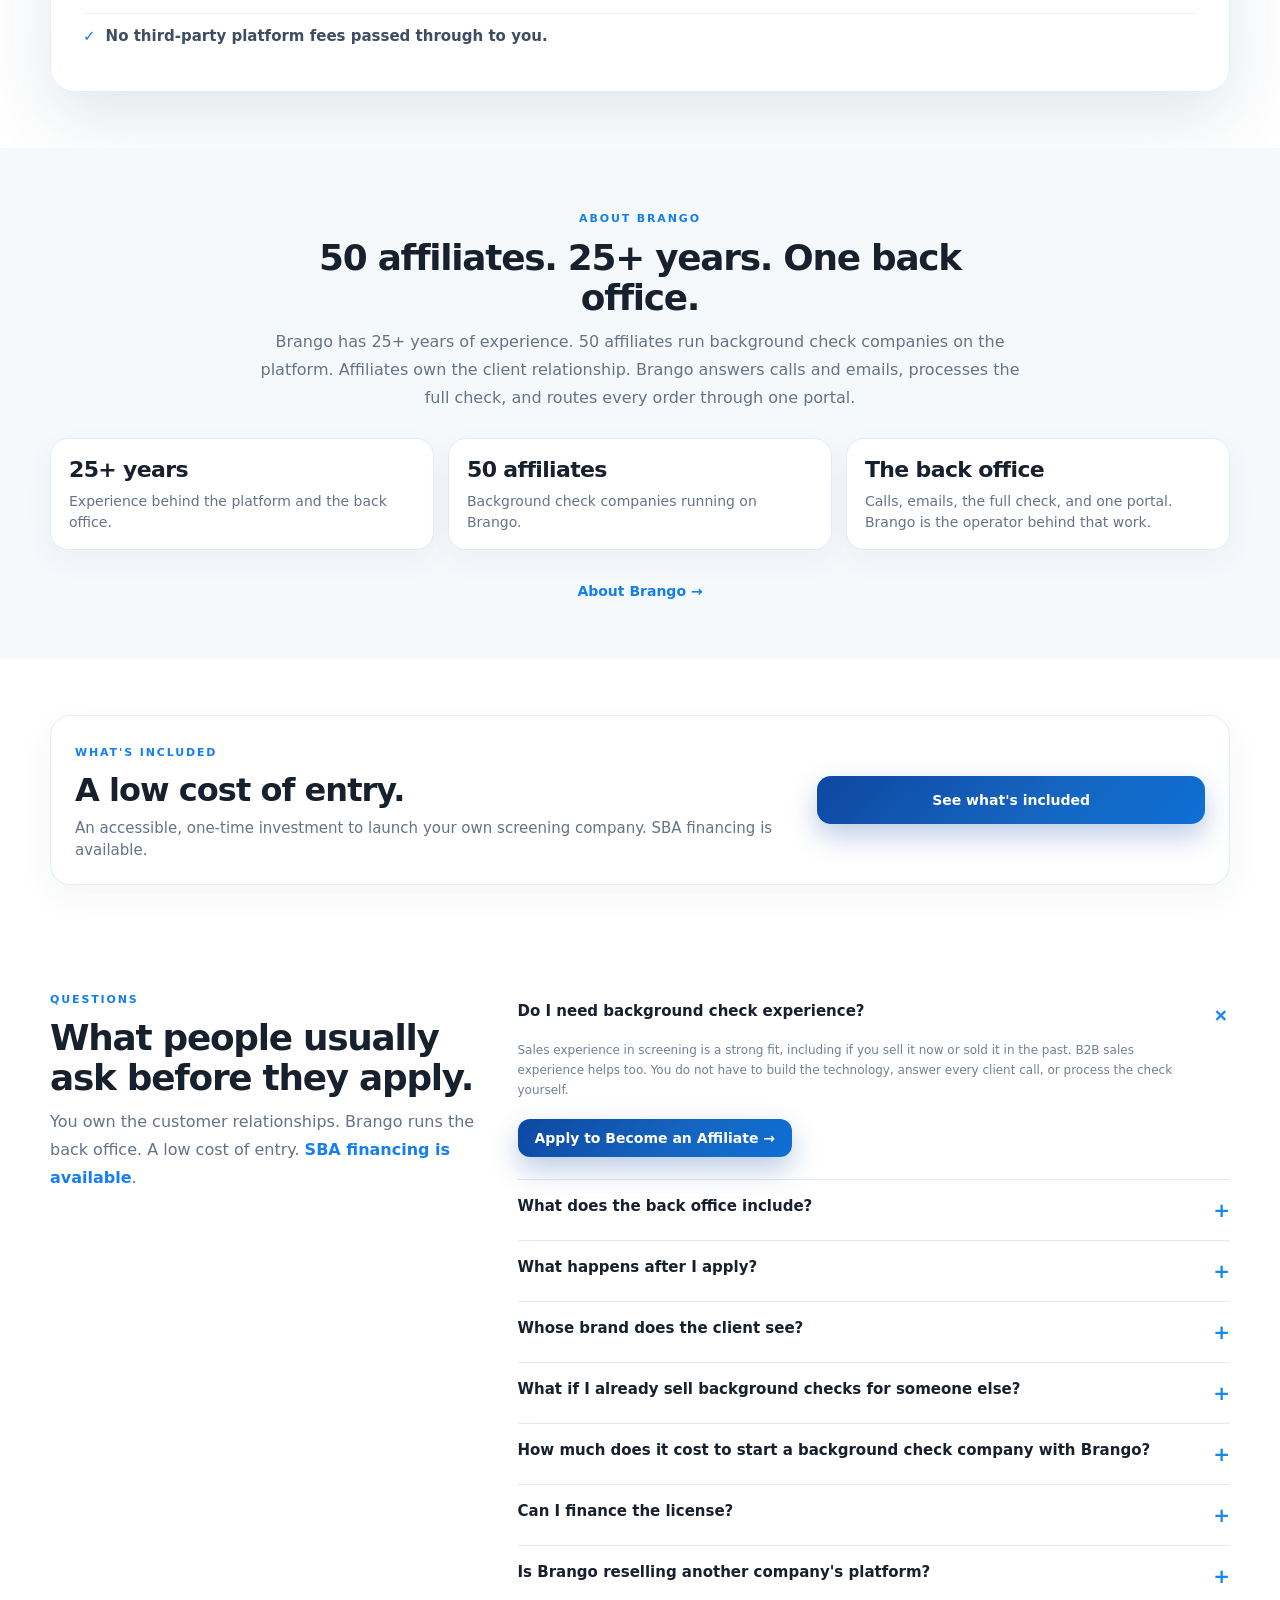
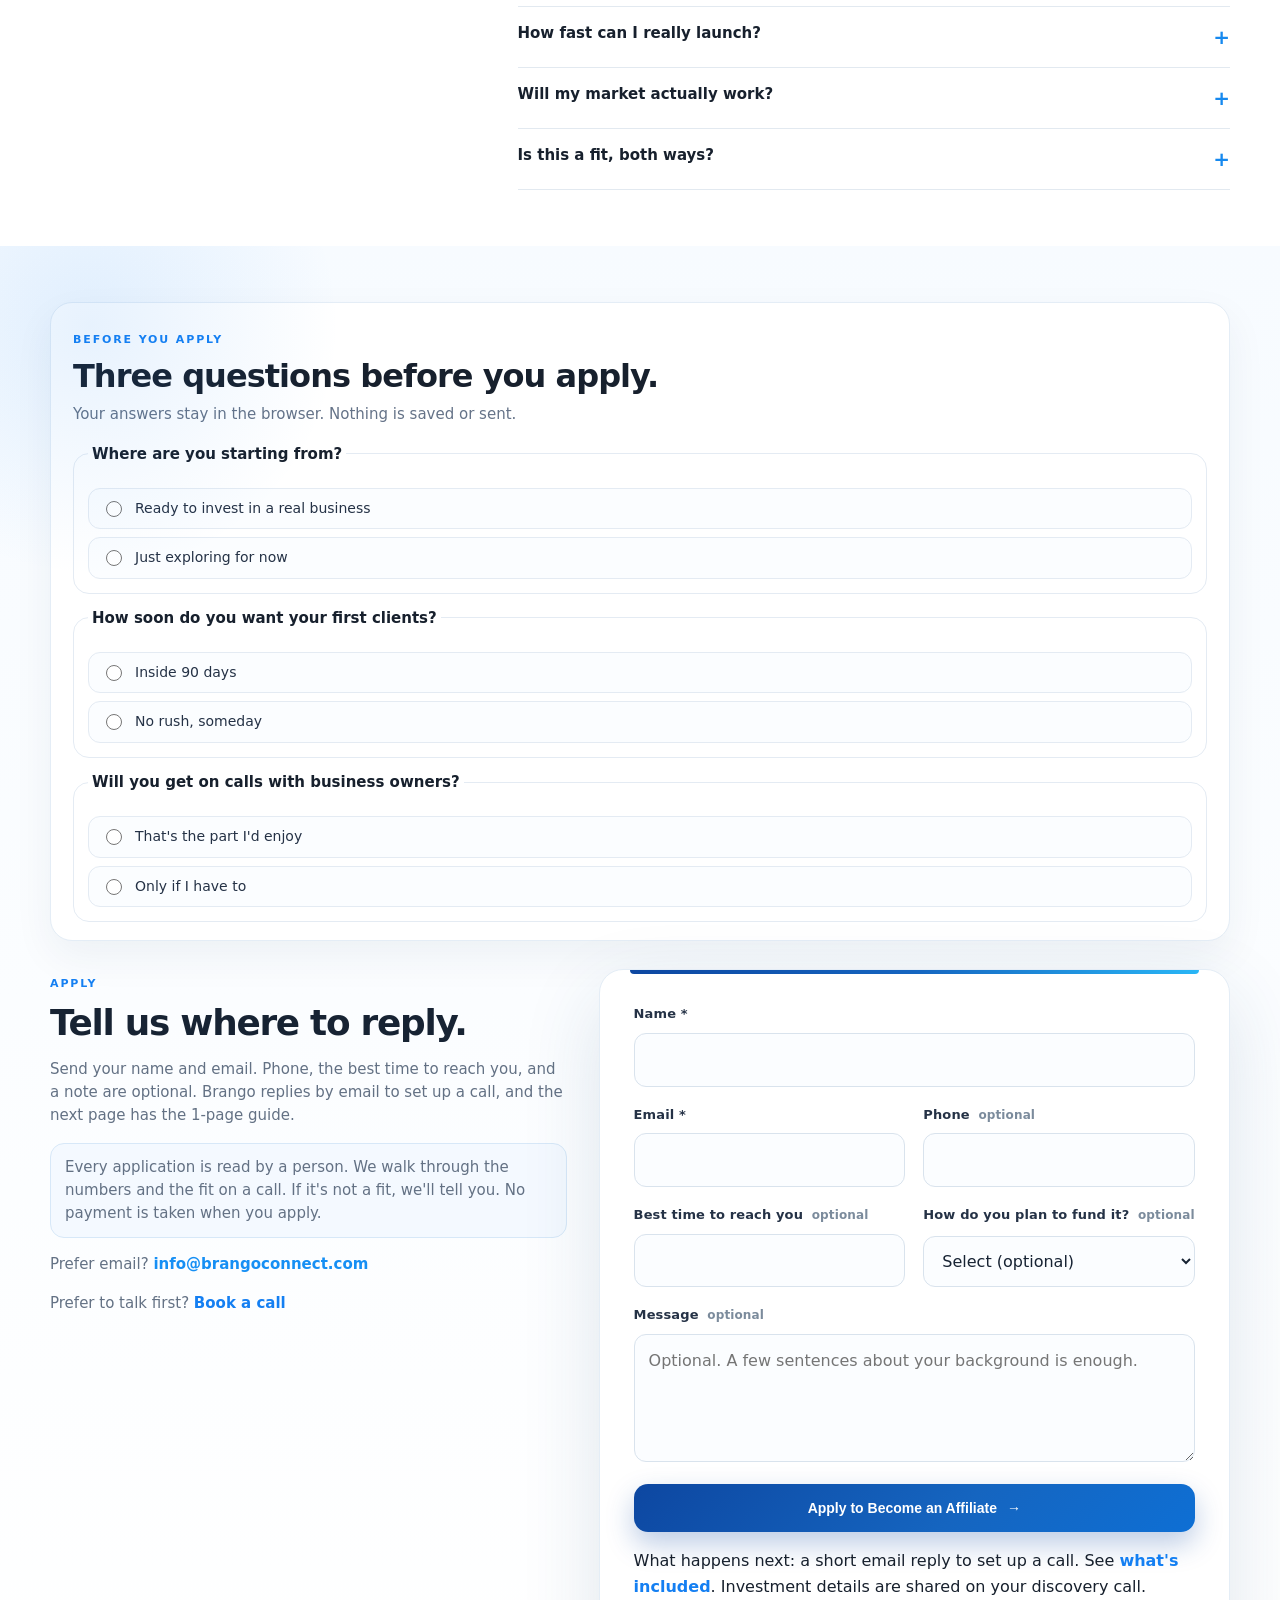
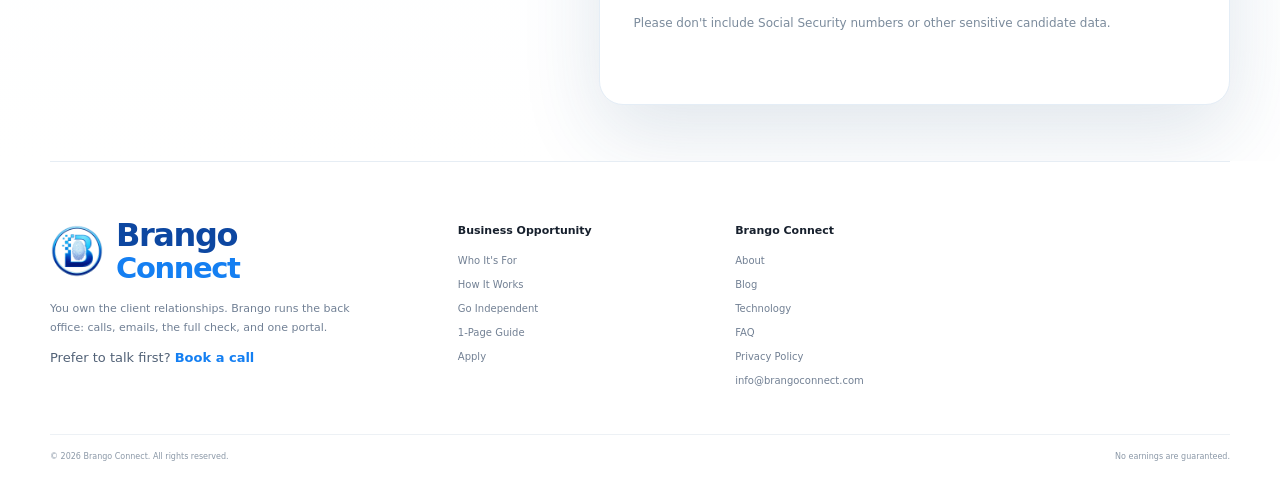
==== commit 32723913: "Rebrand the site with the new Brango mark and blue palette. Swap the header, footer, favicon, and so" ====
--- a/index.html
+++ b/index.html
@@ -21,8 +21,9 @@
   <meta name="twitter:description" content="Own the client relationships. Brango answers calls and emails, processes the full background check, and routes every order through one portal.">
   <meta name="twitter:image" content="https://brangoconnect.com/assets/og-image.png">
   <meta name="theme-color" content="#ffffff">
-  <link rel="icon" href="assets/brango-connect-icon.png" type="image/png">
-  <link rel="apple-touch-icon" href="assets/brango-connect-icon.png">
+  <link rel="icon" href="assets/favicon-32.png" sizes="32x32" type="image/png">
+  <link rel="icon" href="assets/icon-512.png" sizes="512x512" type="image/png">
+  <link rel="apple-touch-icon" href="assets/apple-touch-icon.png">
   <link rel="preconnect" href="https://fonts.googleapis.com">
   <link rel="preconnect" href="https://fonts.gstatic.com" crossorigin>
   <link href="https://fonts.googleapis.com/css2?family=Inter:wght@400;500;600;700;800;900&display=swap" rel="stylesheet">
@@ -43,7 +44,7 @@
     "@type": "Organization",
     "name": "Brango Connect",
     "url": "https://www.brangoconnect.com/",
-    "logo": "https://www.brangoconnect.com/assets/brango-connect-logo.png",
+    "logo": "https://www.brangoconnect.com/assets/brango-logo-stacked.png",
     "email": "info@brangoconnect.com"
   }
   </script>
@@ -150,7 +151,7 @@
   <header class="site-header" id="top">
     <div class="shell nav-wrap">
       <a class="brand brand-lockup" href="#top" aria-label="Brango Connect home">
-        <img src="assets/brango-connect-icon.png" alt="">
+        <img src="assets/brango-mark.png" alt="Brango">
         <span class="brand-words"><strong>Brango</strong><em>Connect</em></span>
       </a>
       <button class="menu-toggle" aria-label="Open navigation" aria-expanded="false" aria-controls="main-nav"><span></span><span></span><span></span></button>
@@ -173,7 +174,7 @@
 
   <main>
     <section class="hero">
-      <div class="hero-grid"></div><div class="hero-glow glow-blue"></div><div class="hero-glow glow-orange"></div>
+      <div class="hero-grid"></div><div class="hero-glow glow-blue"></div><div class="hero-glow glow-sky"></div>
       <div class="shell hero-layout">
         <div class="hero-copy">
           <div class="eyebrow"><i class="live-dot"></i> BUILD A REAL B2B BACKGROUND CHECK COMPANY</div>
@@ -615,7 +616,7 @@
     <div class="shell footer-grid">
       <div class="footer-brand">
         <a class="brand brand-lockup footer-lockup" href="#top" aria-label="Brango Connect home">
-          <img src="assets/brango-connect-icon.png" alt="">
+          <img src="assets/brango-mark.png" alt="Brango">
           <span class="brand-words"><strong>Brango</strong><em>Connect</em></span>
         </a>
         <p>You own the client relationships. Brango runs the back office: calls, emails, the full check, and one portal.</p>
--- a/styles.css
+++ b/styles.css
@@ -0,0 +1 @@
+:root{--sky:#29B6F6;--sky-bright:#38D0F4;--blue:#1565C0;--blue-deep:#0D47A1;--blue-bright:#0E6FD4;--cyan:#00B0F0;--ink:#17202d;--muted:#647184;--line:#e7edf4;--soft:#f6f9fc;--navy:#07111f;--navy2:#0b1728;--white:#fff;--shadow:0 24px 70px rgba(15,30,50,.12);--radius:24px}*{box-sizing:border-box}html{scroll-behavior:smooth}body{margin:0;font-family:Inter,system-ui,-apple-system,BlinkMacSystemFont,"Segoe UI",sans-serif;color:var(--ink);background:#fff;line-height:1.6;-webkit-font-smoothing:antialiased}a{color:inherit;text-decoration:none}img{max-width:100%;display:block}.shell{width:min(1180px,calc(100% - 44px));margin:0 auto}.topbar{background:#07111f;color:#d8e6f5;font-size:12px;letter-spacing:.015em}.topbar-inner{height:36px;display:flex;align-items:center;justify-content:space-between;gap:20px}.topbar a{color:#8fc8ff;font-weight:700}.live-dot{display:inline-block;width:7px;height:7px;border-radius:50%;background:#1bd37b;box-shadow:0 0 0 4px rgba(27,211,123,.13);margin-right:8px}.site-header{position:sticky;top:0;z-index:80;background:rgba(255,255,255,.92);backdrop-filter:blur(18px);border-bottom:1px solid rgba(222,231,241,.8)}.nav-wrap{height:82px;display:flex;align-items:center;justify-content:space-between}.brand{width:215px}.main-nav{display:flex;align-items:center;gap:28px;font-size:14px;font-weight:650}.main-nav>a:not(.button){color:#415065;transition:.2s}.main-nav>a:not(.button):hover{color:var(--blue)}.button{display:inline-flex;align-items:center;justify-content:center;gap:10px;border-radius:12px;padding:13px 20px;font-weight:800;font-size:14px;line-height:1;transition:transform .2s,box-shadow .2s,background .2s,border-color .2s}.button:hover{transform:translateY(-2px)}.button-primary{color:#fff;background:linear-gradient(135deg,var(--blue-deep),var(--blue) 58%,var(--blue-bright));box-shadow:0 12px 28px rgba(13,71,161,.28)}.button-primary:hover{box-shadow:0 16px 36px rgba(13,71,161,.38)}.button-secondary{background:#fff;border:1px solid #dbe6f1;color:#273346;box-shadow:0 8px 24px rgba(29,51,77,.07)}.button-white{background:#fff;color:#0b65cf;box-shadow:0 14px 34px rgba(0,0,0,.16)}.button-ghost{border:1px solid rgba(255,255,255,.28);color:#fff;background:rgba(255,255,255,.05)}.button-large{padding:17px 24px;border-radius:14px}.button-small{padding:12px 17px}.menu-toggle{display:none;background:none;border:0;padding:8px}.menu-toggle span{display:block;width:25px;height:2px;background:#17202d;margin:5px;border-radius:3px}.hero{position:relative;overflow:hidden;padding:18px 0 24px;background:linear-gradient(180deg,#fff 0%,#fbfdff 100%)}.hero-grid{position:absolute;inset:0;background-image:linear-gradient(rgba(32,112,205,.045) 1px,transparent 1px),linear-gradient(90deg,rgba(32,112,205,.045) 1px,transparent 1px);background-size:52px 52px;mask-image:linear-gradient(to bottom,rgba(0,0,0,.65),transparent 82%)}.hero-glow{position:absolute;border-radius:50%;filter:blur(5px);pointer-events:none}.glow-blue{width:620px;height:620px;right:-180px;top:-180px;background:radial-gradient(circle,rgba(29,156,255,.16),transparent 66%)}.glow-sky{width:430px;height:430px;left:-210px;bottom:-220px;background:radial-gradient(circle,rgba(41,182,246,.18),transparent 68%)}.hero-layout{position:relative;z-index:2;display:grid;grid-template-columns:.96fr 1.04fr;gap:32px;align-items:start}.eyebrow,.kicker{display:inline-flex;align-items:center;font-size:11px;letter-spacing:.17em;font-weight:900;color:#147ff2}.hero h1{margin:6px 0 8px;font-size:clamp(28px,2.35vw,36px);line-height:1.08;letter-spacing:-.035em;font-weight:850}.hero h1 span{background:linear-gradient(90deg,#147ff2,#16b7dc 48%,#15c6bd);-webkit-background-clip:text;background-clip:text;color:transparent}.hero-copy>p{margin:0;max-width:540px;font-size:15px;line-height:1.45;color:#566579}.hero-actions{display:flex;gap:10px;margin-top:12px;flex-wrap:wrap}.proof-row{display:grid;grid-template-columns:repeat(3,1fr);gap:20px;margin-top:42px;padding-top:26px;border-top:1px solid #e6edf5}.proof-row div{display:flex;flex-direction:column}.proof-row strong{font-size:25px;line-height:1.1;letter-spacing:-.04em}.proof-row small{margin-top:5px;color:#758296;font-size:11px}.hero-stage{min-height:430px;position:relative}.orbit{position:absolute;border:1px solid rgba(23,138,247,.12);border-radius:50%;left:50%;top:50%;transform:translate(-50%,-50%)}.orbit-a{width:610px;height:610px;animation:spin 34s linear infinite}.orbit-b{width:470px;height:470px;border-style:dashed;animation:spinReverse 26s linear infinite}.screen-console{position:absolute;z-index:5;left:50%;top:50%;width:min(520px,88%);transform:translate(-50%,-50%);background:rgba(255,255,255,.95);border:1px solid rgba(216,227,240,.9);border-radius:23px;box-shadow:0 35px 80px rgba(25,58,93,.18);overflow:hidden;backdrop-filter:blur(14px)}.console-top{height:45px;border-bottom:1px solid #e9eef5;display:flex;align-items:center;padding:0 15px;font-size:8px;letter-spacing:.12em;color:#7a8696}.console-top>span{margin-left:15px;font-weight:800}.console-top>b{margin-left:auto;color:#24875c;font-size:8px}.console-top>b i{display:inline-block;width:6px;height:6px;background:#1bc87a;border-radius:50%;margin-right:5px}.window-dots{display:flex;gap:5px}.window-dots i{width:7px;height:7px;border-radius:50%;background:#dfe6ee}.window-dots i:first-child{background:#0D47A1}.window-dots i:nth-child(2){background:#29B6F6}.window-dots i:nth-child(3){background:#35cc68}.candidate-row{display:flex;align-items:center;padding:20px 22px;border-bottom:1px solid #edf1f6}.avatar{width:52px;height:52px;border-radius:50%;background:linear-gradient(145deg,#dceeff,#edf8ff);display:grid;place-items:center;font-weight:900;color:#2386e8;margin-right:13px}.candidate-row>div:nth-child(2){display:flex;flex-direction:column}.candidate-row small{font-size:8px;letter-spacing:.12em;color:#8390a1;font-weight:800}.candidate-row strong{font-size:14px}.candidate-row span{font-size:10px;color:#8895a5}.candidate-row em{font-style:normal;margin-left:auto;color:#8390a1;font-size:9px;background:#f5f8fb;padding:5px 7px;border-radius:6px}.progress-block{padding:16px 22px 13px}.progress-block>div:first-child{display:flex;justify-content:space-between;font-size:9px;color:#6f7c8d}.progress-block strong{color:#1689ef}.meter{margin-top:7px;height:6px;background:#eaf0f6;border-radius:99px;overflow:hidden}.meter i{display:block;width:72%;height:100%;border-radius:99px;background:linear-gradient(90deg,#1786f5,#12c0d2);transition:width .6s ease}.check-list{padding:2px 15px 14px}.console-check{min-height:58px;display:grid;grid-template-columns:29px 1fr auto;align-items:center;gap:8px;border-bottom:1px solid #eef2f6}.console-check:last-child{border-bottom:0}.check-icon{width:24px;height:24px;border-radius:50%;display:grid;place-items:center;font-weight:900;font-size:11px;background:#f1f5f9;color:#9aa6b4}.console-check>div{display:flex;flex-direction:column}.console-check b{font-size:10px}.console-check small{font-size:8px;color:#8a96a5}.console-check em{font-style:normal;font-size:8px;font-weight:800;padding:5px 7px;border-radius:6px}.console-check.complete .check-icon{background:#e8fbf1;color:#17a563}.console-check.complete em{background:#edfbf4;color:#15965d}.console-check.running .check-icon{background:#e8f4ff;color:#147ff2;animation:pulse 1.8s infinite}.console-check.running em{background:#eaf5ff;color:#147ff2}.console-check.queued em{background:#f3f6f9;color:#8995a4}.console-foot{display:flex;justify-content:space-between;align-items:center;padding:11px 18px;background:#f7fafc;font-size:8px}.console-foot span{color:#4a7a62}.console-foot span i{display:inline-block;width:6px;height:6px;border-radius:50%;background:#23c879;margin-right:5px}.console-foot b{color:#506075}.floating-node{position:absolute;z-index:7;display:flex;flex-direction:column;min-width:118px;padding:12px 14px 12px 42px;background:rgba(255,255,255,.94);border:1px solid #e5edf6;border-radius:14px;box-shadow:0 14px 30px rgba(24,60,94,.1);animation:float 5s ease-in-out infinite}.floating-node>span{position:absolute;left:11px;top:14px;width:23px;height:23px;border-radius:8px;display:grid;place-items:center;background:#ecf6ff;color:#1689ef;font-size:13px}.floating-node b{font-size:10px}.floating-node small{font-size:8px;color:#8793a3}.node-id{left:-6px;top:80px}.node-county{right:-12px;top:88px;animation-delay:.7s}.node-drug{left:-12px;bottom:86px;animation-delay:1.1s}.node-drug>span{background:#E3F4FC;color:#0D47A1}.node-ats{right:-3px;bottom:75px;animation-delay:1.6s}.node-ats>span{background:#e9fbfb;color:#11aeb8}.event-card{position:absolute;z-index:9;display:flex;align-items:center;gap:9px;background:#fff;border:1px solid #e5edf5;border-radius:13px;padding:10px 13px;box-shadow:0 18px 36px rgba(24,57,90,.13);animation:float 4.5s ease-in-out infinite}.event-card>span{width:25px;height:25px;display:grid;place-items:center;border-radius:8px;background:#eafaf2;color:#18a662;font-weight:900}.event-card div{display:flex;flex-direction:column}.event-card small{font-size:7px;letter-spacing:.12em;color:#8a95a3;font-weight:800}.event-card b{font-size:9px}.event-one{left:35px;top:205px}.event-two{right:20px;bottom:178px;animation-delay:.9s}.event-two>span{background:#eaf5ff;color:#147ff2}.hero-wave{position:absolute;left:-5%;right:-5%;height:85px;bottom:-55px;background:#fff;border-radius:50% 50% 0 0/100% 100% 0 0}.ticker{overflow:hidden;border-top:1px solid #eff3f7;border-bottom:1px solid #eff3f7;background:#fff}.ticker-track{width:max-content;display:flex;animation:marquee 32s linear infinite}.ticker-group{height:58px;display:flex;align-items:center;gap:26px;padding-right:26px;color:#56677c;font-size:12px;font-weight:700;letter-spacing:.02em}.ticker-group i{font-style:normal;color:#1aa6e8}.section{padding:56px 0}.section-soft{background:var(--soft)}.section-heading{max-width:760px;margin-bottom:26px}.section-heading.centered{text-align:center;margin-left:auto;margin-right:auto}.section-heading h2,.sticky-copy h2,.integration-copy h2,.affiliate-copy h2,.faq-copy h2{font-size:clamp(26px,2.8vw,36px);line-height:1.12;letter-spacing:-.035em;margin:8px 0 10px}.section-heading p,.sticky-copy>p,.integration-copy>p,.affiliate-copy>p,.faq-copy>p{color:#657388;font-size:16px;line-height:1.75;margin:0}.pillar-grid{display:grid;grid-template-columns:repeat(3,1fr);gap:18px}.pillar-card{position:relative;padding:22px;border:1px solid #e4ebf3;border-radius:22px;background:#fff;min-height:0;box-shadow:0 12px 34px rgba(30,55,80,.05);transition:.25s}.pillar-card:hover{transform:translateY(-6px);box-shadow:var(--shadow);border-color:#d8e5f2}.pillar-featured{border-color:rgba(20,127,242,.35);box-shadow:0 22px 54px rgba(20,127,242,.11)}.feature-label{position:absolute;right:22px;top:-10px;background:linear-gradient(90deg,#147ff2,#14bcd7);color:#fff;border-radius:99px;padding:5px 10px;font-size:8px;font-weight:900;letter-spacing:.12em}.card-top{display:flex;justify-content:space-between;align-items:center}.card-top>span{font-size:12px;color:#9aa6b5;font-weight:900}.icon-circle{font-style:normal;width:48px;height:48px;border-radius:15px;display:grid;place-items:center;background:#eef7ff;color:#147ff2;font-size:21px;font-weight:900}.pillar-card h3{font-size:20px;letter-spacing:-.03em;margin:16px 0 8px}.pillar-card p{color:#718094;font-size:14px;line-height:1.75}.pillar-card a{display:inline-block;margin-top:20px;color:#147ff2;font-size:13px;font-weight:800}.service-layout{display:grid;grid-template-columns:.78fr 1.22fr;gap:70px}.sticky-copy{position:sticky;top:150px;align-self:start}.text-link{display:inline-block;margin-top:24px;color:#147ff2;font-weight:800;font-size:14px}.service-grid{display:grid;grid-template-columns:1fr 1fr;gap:14px}.service-card{position:relative;display:flex;gap:15px;min-height:200px;padding:24px;background:#fff;border:1px solid #e4ebf2;border-radius:18px;box-shadow:0 10px 30px rgba(28,52,79,.04)}.service-card.wide{grid-column:1/-1;min-height:165px}.service-card>i{font-style:normal;flex:0 0 42px;height:42px;border-radius:12px;background:#eef7ff;color:#147ff2;display:grid;place-items:center;font-size:19px}.service-card div>span{font-size:8px;letter-spacing:.15em;color:#1499c4;font-weight:900}.service-card h3{font-size:17px;margin:5px 0 7px;line-height:1.3}.service-card p{font-size:12px;color:#788699;margin:0;line-height:1.65}.service-card>b{position:absolute;right:17px;top:17px;font-size:7px;letter-spacing:.14em;color:#0D47A1;background:#E3F2FC;padding:5px 7px;border-radius:99px}.tech-section{position:relative;overflow:hidden;background:linear-gradient(145deg,#07111f,#0a182a 60%,#071421);color:#fff}.tech-grid-bg{position:absolute;inset:0;background-image:linear-gradient(rgba(97,176,255,.045) 1px,transparent 1px),linear-gradient(90deg,rgba(97,176,255,.045) 1px,transparent 1px);background-size:54px 54px;mask-image:radial-gradient(circle at center,#000,transparent 82%)}.tech-orb{position:absolute;width:720px;height:720px;border-radius:50%;left:50%;top:44%;transform:translate(-50%,-50%);background:radial-gradient(circle,rgba(17,142,238,.12),transparent 68%)}.tech-section .shell{position:relative;z-index:2}.tech-heading{max-width:none;display:grid;grid-template-columns:1.05fr .95fr;gap:70px;align-items:end}.tech-heading h2{margin-bottom:0;color:#fff}.tech-heading p{color:#95a7bd}.kicker-light{color:#63c7ff}.architecture{display:grid;grid-template-columns:1fr 120px 210px 120px 1fr;align-items:center;gap:0;min-height:470px;margin-top:20px}.arch-column{display:flex;flex-direction:column;gap:12px}.arch-label{font-size:8px;letter-spacing:.18em;color:#6e8299;font-weight:900;margin:0 0 4px 4px}.arch-card{display:flex;align-items:center;gap:12px;padding:15px;background:rgba(255,255,255,.045);border:1px solid rgba(152,194,233,.13);border-radius:14px;backdrop-filter:blur(6px)}.arch-card>i{font-style:normal;width:36px;height:36px;border-radius:10px;background:rgba(22,145,240,.13);border:1px solid rgba(54,165,251,.18);color:#60c1ff;display:grid;place-items:center}.arch-card div{display:flex;flex-direction:column}.arch-card b{font-size:12px}.arch-card small{font-size:8px;color:#8295aa}.arch-stream{position:relative;height:280px}.arch-stream:before,.arch-stream:after,.arch-stream i{content:"";position:absolute;height:1px;background:linear-gradient(90deg,rgba(59,171,255,.08),rgba(59,171,255,.72));left:12px;right:12px;top:50%}.arch-stream:before{top:30%;transform:rotate(16deg)}.arch-stream:after{top:70%;transform:rotate(-16deg)}.stream-right:before,.stream-right:after,.stream-right i{background:linear-gradient(90deg,rgba(59,171,255,.72),rgba(59,171,255,.08))}.arch-stream i:after,.arch-stream:before{animation:lineGlow 2.7s ease-in-out infinite}.core-engine{position:relative;height:210px;display:grid;place-items:center}.core-halo{position:absolute;width:200px;height:200px;border-radius:50%;border:1px solid rgba(56,171,255,.22);box-shadow:0 0 70px rgba(19,129,240,.12),inset 0 0 60px rgba(16,112,218,.08);animation:pulseHalo 4s ease-in-out infinite}.core-logo{position:relative;width:126px;height:126px;border-radius:30px;background:linear-gradient(145deg,#0e2741,#0c1e31);border:1px solid rgba(87,184,255,.33);box-shadow:0 22px 60px rgba(0,0,0,.32);display:flex;flex-direction:column;align-items:center;justify-content:center}.core-logo>span{font-size:45px;font-weight:900;line-height:.8;background:linear-gradient(145deg,#38D0F4,#0D47A1);-webkit-background-clip:text;background-clip:text;color:transparent}.core-logo small{font-size:7px;letter-spacing:.17em;color:#9bb7d3;margin-top:10px}.core-logo b{font-size:10px;letter-spacing:.13em;color:#55c4ff}.core-tags{position:absolute;inset:0}.core-tags span{position:absolute;font-size:7px;color:#72bffc;background:#0c2035;border:1px solid rgba(79,176,250,.2);border-radius:99px;padding:4px 7px}.core-tags span:first-child{left:-6px;top:12px}.core-tags span:nth-child(2){right:-5px;top:30px}.core-tags span:nth-child(3){left:-10px;bottom:32px}.core-tags span:nth-child(4){right:-4px;bottom:12px}.tech-features{display:grid;grid-template-columns:repeat(3,1fr);gap:1px;background:rgba(255,255,255,.09);border:1px solid rgba(255,255,255,.09);border-radius:18px;overflow:hidden;margin-top:38px}.tech-feature{background:#0a1626;padding:28px}.tech-feature>span{font-size:9px;color:#43bfff;font-weight:900}.tech-feature h3{font-size:18px;margin:14px 0 8px}.tech-feature p{font-size:12px;color:#8599b0;line-height:1.7;margin:0}.integration-layout{display:grid;grid-template-columns:.9fr 1.1fr;align-items:center;gap:80px}.integration-copy ul{list-style:none;padding:0;margin:28px 0}.integration-copy li{display:flex;gap:10px;padding:8px 0;color:#526277;font-size:13px}.integration-copy li i{font-style:normal;color:#19ab6b;font-weight:900}.integration-visual{position:relative;min-height:520px}.integration-center{position:absolute;left:50%;top:50%;transform:translate(-50%,-50%);width:190px;height:190px;border-radius:50%;background:#fff;border:1px solid #dfe9f3;box-shadow:0 28px 70px rgba(28,65,102,.15);display:flex;align-items:center;justify-content:center;flex-direction:column;z-index:3}.integration-center img{width:135px}.integration-center span{font-size:7px;letter-spacing:.18em;color:#55a2d9;font-weight:900;margin-top:4px}.integration-visual svg{position:absolute;inset:5% 0;width:100%;height:90%;fill:none;stroke:#c6dced;stroke-width:1.5;stroke-dasharray:4 6}.app-chip{position:absolute;width:72px;height:72px;border-radius:20px;background:#fff;border:1px solid #e0e9f2;box-shadow:0 12px 28px rgba(28,62,96,.09);display:grid;place-items:center;font-size:10px;font-weight:900;color:#547089;z-index:2;animation:float 5s ease-in-out infinite}.app-a{left:12%;top:10%}.app-b{right:12%;top:10%;animation-delay:.5s}.app-c{left:7%;bottom:17%;animation-delay:1s}.app-d{right:7%;bottom:17%;animation-delay:1.3s}.app-e{left:50%;top:0;transform:translateX(-50%);animation-delay:.8s}.app-f{left:50%;bottom:0;transform:translateX(-50%);animation-delay:1.6s}.process-section{padding-top:30px}.process-row{display:grid;grid-template-columns:1fr 42px 1fr 42px 1fr 42px 1fr 42px 1fr;align-items:center}.process-card{text-align:center}.process-card>span{display:block;font-size:8px;letter-spacing:.15em;color:#9ba7b5;font-weight:900}.process-card>i{font-style:normal;margin:13px auto 15px;width:64px;height:64px;border-radius:20px;background:#eff7ff;color:#147ff2;display:grid;place-items:center;font-size:24px;border:1px solid #dfeefa}.process-card h3{font-size:17px;margin:0 0 5px}.process-card p{font-size:11px;color:#8190a3;margin:0}.arrow{text-align:center;color:#b7c6d5}.heading-split{max-width:none;display:grid;grid-template-columns:1fr .85fr;gap:100px;align-items:end}.heading-split p{padding-bottom:4px}.industry-grid{display:grid;grid-template-columns:repeat(4,1fr);gap:14px}.industry-card{position:relative;overflow:hidden;min-height:340px;background:#fff;border:1px solid #e3ebf3;border-radius:20px;padding:27px;box-shadow:0 10px 30px rgba(28,52,78,.04)}.industry-card>span{font-size:9px;color:#9aa8b7;font-weight:900}.industry-card>i{font-style:normal;width:48px;height:48px;margin:38px 0 25px;border-radius:15px;background:linear-gradient(145deg,#eef8ff,#f4fbff);color:#1489ee;display:grid;place-items:center;font-weight:900}.industry-card h3{font-size:18px;line-height:1.25;margin:0 0 10px}.industry-card p{font-size:11px;line-height:1.7;color:#758399;margin:0}.industry-card>b{position:absolute;left:27px;bottom:24px;font-size:7px;letter-spacing:.14em;color:#199fc2}.affiliate-section{position:relative;overflow:hidden;color:#fff;background:linear-gradient(145deg,#0a3154,#0d5b95 60%,#087fb8)}.affiliate-grid-bg{position:absolute;inset:0;background-image:linear-gradient(rgba(255,255,255,.045) 1px,transparent 1px),linear-gradient(90deg,rgba(255,255,255,.045) 1px,transparent 1px);background-size:52px 52px;mask-image:linear-gradient(90deg,#000,transparent 85%)}.affiliate-glow{position:absolute;width:600px;height:600px;border-radius:50%;right:-200px;bottom:-250px;background:radial-gradient(circle,rgba(31,216,228,.24),transparent 65%)}.affiliate-layout{position:relative;z-index:2;display:grid;grid-template-columns:.95fr 1.05fr;gap:80px;align-items:center}.affiliate-copy h2{color:#fff}.affiliate-copy>p{color:#c7dfed}.affiliate-points{margin:28px 0}.affiliate-points>div{display:flex;gap:13px;margin:18px 0}.affiliate-points i{font-style:normal;flex:0 0 25px;height:25px;border-radius:50%;display:grid;place-items:center;background:rgba(255,255,255,.12);color:#8ff8cc;font-size:11px;font-weight:900}.affiliate-points p{display:flex;flex-direction:column;margin:0}.affiliate-points b{font-size:13px}.affiliate-points small{font-size:10px;color:#a7c9dc;margin-top:2px}.performance-card{background:rgba(6,25,43,.55);border:1px solid rgba(255,255,255,.14);border-radius:22px;box-shadow:0 35px 80px rgba(3,24,40,.3);backdrop-filter:blur(20px);overflow:hidden}.performance-top{display:flex;justify-content:space-between;padding:15px 18px;border-bottom:1px solid rgba(255,255,255,.09);font-size:7px;letter-spacing:.14em;color:#9dbed2}.performance-top b{color:#7ceebd}.performance-top b i{display:inline-block;width:6px;height:6px;background:#2add92;border-radius:50%;margin-right:5px}.performance-main{padding:26px 28px 20px}.performance-main>small,.performance-pair small{display:block;font-size:8px;color:#8fb0c7;letter-spacing:.08em}.performance-main>strong{display:block;font-size:54px;line-height:1.1;letter-spacing:-.05em;margin:4px 0;background:linear-gradient(90deg,#fff,#7be2ff);-webkit-background-clip:text;background-clip:text;color:transparent}.performance-main p{font-size:9px;color:#82a5bb}.bars{height:52px;display:flex;align-items:end;gap:5px;margin-top:16px}.bars i{flex:1;border-radius:3px 3px 0 0;background:linear-gradient(#35cbf4,#167fdc);opacity:.75;animation:barPulse 2.8s ease-in-out infinite}.bars i:nth-child(1){height:18%}.bars i:nth-child(2){height:29%;animation-delay:.1s}.bars i:nth-child(3){height:25%;animation-delay:.2s}.bars i:nth-child(4){height:42%;animation-delay:.3s}.bars i:nth-child(5){height:36%;animation-delay:.4s}.bars i:nth-child(6){height:55%;animation-delay:.5s}.bars i:nth-child(7){height:49%;animation-delay:.6s}.bars i:nth-child(8){height:63%;animation-delay:.7s}.bars i:nth-child(9){height:70%;animation-delay:.8s}.bars i:nth-child(10){height:65%;animation-delay:.9s}.bars i:nth-child(11){height:82%;animation-delay:1s}.bars i:nth-child(12){height:96%;animation-delay:1.1s}.performance-pair{display:grid;grid-template-columns:1fr 1fr;border-top:1px solid rgba(255,255,255,.09);border-bottom:1px solid rgba(255,255,255,.09)}.performance-pair>div{padding:20px 25px}.performance-pair>div+div{border-left:1px solid rgba(255,255,255,.09)}.performance-pair strong{display:block;font-size:28px;line-height:1.2;margin:4px 0}.performance-pair span{font-size:8px;color:#84a9bf}.performance-stats{display:grid;grid-template-columns:repeat(4,1fr)}.performance-stats>div{padding:16px 10px;text-align:center;border-right:1px solid rgba(255,255,255,.08)}.performance-stats>div:last-child{border-right:0}.performance-stats b{display:block;font-size:16px}.performance-stats small{font-size:7px;color:#87aabe}.disclaimer{font-size:7px;color:#7fa1b7;padding:0 22px 16px;margin:0}.timeline-grid{display:grid;grid-template-columns:repeat(4,1fr);gap:14px}.timeline-card{position:relative;min-height:310px;padding:26px;background:#fff;border:1px solid #e5ecf3;border-radius:18px}.timeline-card>span{font-size:8px;letter-spacing:.14em;color:#168ddc;font-weight:900}.timeline-card>b{position:absolute;right:22px;top:18px;font-size:35px;color:#eef3f8;font-weight:900}.timeline-card h3{font-size:19px;margin:45px 0 14px}.timeline-card ul{padding-left:18px;color:#748196;font-size:11px;line-height:1.8}.faq-section{padding-top:44px}.faq-layout{display:grid;grid-template-columns:.75fr 1.25fr;gap:40px}.faq-list details{border-bottom:1px solid #e2e9f0;padding:0}.faq-list summary{list-style:none;cursor:pointer;padding:14px 0;font-size:15px;font-weight:800;display:flex;justify-content:space-between;gap:20px}.faq-list summary::-webkit-details-marker{display:none}.faq-list summary span{color:#1689ef;font-size:20px;transition:.2s}.faq-list details[open] summary span{transform:rotate(45deg)}.faq-list details p{margin:-5px 45px 22px 0;color:#718095;font-size:12px;line-height:1.75}.cta-section{padding:8px 0 56px}.cta-card{position:relative;overflow:hidden;background:linear-gradient(135deg,#147ff2,#0f9de6 50%,#0fb8c5);border-radius:28px;padding:32px 36px;color:#fff;display:grid;grid-template-columns:1.15fr .85fr;gap:28px;align-items:center;box-shadow:0 30px 70px rgba(17,124,216,.25)}.cta-card h2{font-size:clamp(26px,3vw,36px);line-height:1.12;letter-spacing:-.035em;margin:8px 0 10px}.cta-card p{max-width:650px;color:#d8f2ff;font-size:14px}.cta-actions{display:flex;flex-direction:column;gap:10px;align-items:stretch;position:relative;z-index:2}.cta-ring{position:absolute;border:1px solid rgba(255,255,255,.15);border-radius:50%}.ring-1{width:380px;height:380px;right:-180px;top:-120px}.ring-2{width:250px;height:250px;right:-110px;bottom:-160px}.footer-grid{display:grid;grid-template-columns:1.6fr repeat(3,1fr);gap:60px;padding:60px 0 45px;border-top:1px solid #e6edf4}.footer-brand img{width:185px}.footer-brand p{max-width:330px;color:#718095;font-size:11px;line-height:1.7;margin-top:14px}.footer-grid>div:not(.footer-brand){display:flex;flex-direction:column;align-items:flex-start;gap:8px}.footer-grid b{font-size:11px;margin-bottom:5px}.footer-grid a,.footer-grid span{font-size:10px;color:#728094}.footer-grid a:hover{color:#147ff2}.footer-bottom{padding:16px 0 28px;border-top:1px solid #edf1f5;display:flex;justify-content:space-between;color:#8b98a7;font-size:8px}.reveal{opacity:0;transform:translateY(22px);transition:opacity .7s ease,transform .7s ease}.reveal.visible{opacity:1;transform:none}@keyframes float{0%,100%{transform:translateY(0)}50%{transform:translateY(-8px)}}@keyframes spin{to{transform:translate(-50%,-50%) rotate(360deg)}}@keyframes spinReverse{to{transform:translate(-50%,-50%) rotate(-360deg)}}@keyframes pulse{0%,100%{box-shadow:0 0 0 0 rgba(20,127,242,.08)}50%{box-shadow:0 0 0 6px rgba(20,127,242,.06)}}@keyframes pulseHalo{0%,100%{transform:scale(.97);opacity:.7}50%{transform:scale(1.05);opacity:1}}@keyframes lineGlow{0%,100%{opacity:.35}50%{opacity:1}}@keyframes marquee{to{transform:translateX(-50%)}}@keyframes barPulse{0%,100%{opacity:.55}50%{opacity:1}}@media(max-width:1100px){.hero-layout{grid-template-columns:1fr;gap:30px}.hero-copy{text-align:center;max-width:800px;margin:auto}.hero-copy>p{margin-inline:auto}.hero-actions{justify-content:center}.hero-stage{max-width:720px;width:100%;margin:auto}.service-layout,.integration-layout,.affiliate-layout,.faq-layout{grid-template-columns:1fr;gap:50px}.sticky-copy{position:static}.architecture{grid-template-columns:1fr 70px 170px 70px 1fr}.industry-grid,.timeline-grid{grid-template-columns:1fr 1fr}.heading-split{grid-template-columns:1fr;gap:15px}.cta-card{grid-template-columns:1fr}.cta-actions{flex-direction:row}.footer-grid{grid-template-columns:1.4fr repeat(3,1fr);gap:30px}}@media(max-width:850px){.topbar-inner>a{display:none}.main-nav{position:absolute;left:22px;right:22px;top:75px;display:none;flex-direction:column;align-items:stretch;gap:0;background:#fff;border:1px solid #e3ebf3;border-radius:18px;padding:10px;box-shadow:0 25px 55px rgba(24,50,78,.17)}.main-nav.open{display:flex}.main-nav>a:not(.button){padding:13px 11px;border-bottom:1px solid #f0f3f6}.menu-toggle{display:block}.hero{padding:16px 0 20px}.hero-stage{min-height:400px}.architecture{grid-template-columns:1fr;gap:20px}.arch-stream{display:none}.core-engine{order:-1;height:220px}.tech-heading{grid-template-columns:1fr;gap:20px}.arch-column{max-width:600px;width:100%;margin:auto}.arch-label{text-align:center}.tech-features{grid-template-columns:1fr}.process-row{grid-template-columns:1fr 1fr;gap:25px}.process-row .arrow{display:none}.process-card:last-child{grid-column:1/-1}.footer-grid{grid-template-columns:1fr 1fr}.footer-brand{grid-column:1/-1}.cta-card{padding:45px 35px}}@media(max-width:620px){.shell{width:min(100% - 28px,1180px)}.topbar-inner{justify-content:center;text-align:center;font-size:9px}.nav-wrap{height:70px}.brand{width:176px}.hero{padding:12px 0 18px}.hero h1{font-size:26px;line-height:1.12}.hero-copy>p{font-size:14px;line-height:1.45}.button-large{padding:15px 18px}.hero-actions{display:grid}.proof-row{gap:10px}.proof-row strong{font-size:19px}.proof-row small{font-size:8px}.hero-stage{min-height:510px;margin-top:15px}.screen-console{width:96%}.floating-node{display:none}.event-card{transform:scale(.88)}.event-one{left:-6px}.event-two{right:-5px}.section{padding:44px 0}.section-heading h2,.sticky-copy h2,.integration-copy h2,.affiliate-copy h2,.faq-copy h2{font-size:28px}.pillar-grid,.service-grid,.industry-grid,.timeline-grid{grid-template-columns:1fr}.service-card.wide{grid-column:auto}.service-layout{gap:35px}.integration-visual{min-height:430px}.integration-center{width:150px;height:150px}.integration-center img{width:110px}.app-chip{width:58px;height:58px;border-radius:16px;font-size:8px}.process-row{grid-template-columns:1fr 1fr}.affiliate-section{padding-bottom:80px}.performance-pair{grid-template-columns:1fr}.performance-pair>div+div{border-left:0;border-top:1px solid rgba(255,255,255,.09)}.performance-stats{grid-template-columns:1fr 1fr}.performance-stats>div:nth-child(2){border-right:0}.performance-stats>div:nth-child(-n+2){border-bottom:1px solid rgba(255,255,255,.08)}.cta-card{padding:36px 24px}.cta-actions{flex-direction:column}.footer-grid{grid-template-columns:1fr 1fr;gap:28px}.footer-bottom{flex-direction:column;gap:8px}.ticker-group{height:52px}.event-card{display:none}}@media(prefers-reduced-motion:reduce){html{scroll-behavior:auto}.ticker-track,.orbit,.floating-node,.event-card,.bars i,.core-halo{animation:none!important}.reveal{opacity:1;transform:none;transition:none}}
--- a/brand-overrides.css
+++ b/brand-overrides.css
@@ -1,5 +1,5 @@
 /* Brango Connect brand lockup overrides — uses the supplied icon site-wide. */
-.brand-lockup{display:inline-flex;align-items:center;gap:12px;text-decoration:none;line-height:1;flex-shrink:0}.brand-lockup img{width:48px!important;height:48px!important;object-fit:contain;display:block;flex:0 0 48px}.brand-words{display:flex;flex-direction:column;align-items:flex-start;line-height:.84;letter-spacing:-1.4px}.brand-words strong{font-size:30px;font-weight:850;font-style:normal;color:#ff6500}.brand-words em{margin-top:7px;font-size:27px;font-weight:800;font-style:normal;background:none!important;-webkit-background-clip:initial!important;background-clip:initial!important;color:#147ff2!important}.footer-lockup img{width:54px!important;height:54px!important;flex-basis:54px}.footer-lockup .brand-words strong{font-size:32px}.footer-lockup .brand-words em{font-size:29px}.core-logo-image img{width:64px;height:70px;object-fit:contain;margin-bottom:8px}.integration-center-brand{display:flex!important;flex-direction:column;align-items:center;justify-content:center;gap:4px}.integration-center-brand img{width:78px!important;height:86px!important;object-fit:contain}.integration-center-brand strong{font-size:16px;line-height:1;color:#172333}.contact-email{margin:18px auto 0;text-align:center;color:#637184;font-size:14px}.contact-email a{color:#168ff4;font-weight:700;text-decoration:none}
+.brand-lockup{display:inline-flex;align-items:center;gap:12px;text-decoration:none;line-height:1;flex-shrink:0}.brand-lockup img{width:48px!important;height:48px!important;object-fit:contain;display:block;flex:0 0 48px}.brand-words{display:flex;flex-direction:column;align-items:flex-start;line-height:.84;letter-spacing:-1.4px}.brand-words strong{font-size:30px;font-weight:850;font-style:normal;color:#0D47A1}.brand-words em{margin-top:7px;font-size:27px;font-weight:800;font-style:normal;background:none!important;-webkit-background-clip:initial!important;background-clip:initial!important;color:#147ff2!important}.footer-lockup img{width:54px!important;height:54px!important;flex-basis:54px}.footer-lockup .brand-words strong{font-size:32px}.footer-lockup .brand-words em{font-size:29px}.core-logo-image img{width:64px;height:70px;object-fit:contain;margin-bottom:8px}.integration-center-brand{display:flex!important;flex-direction:column;align-items:center;justify-content:center;gap:4px}.integration-center-brand img{width:78px!important;height:86px!important;object-fit:contain}.integration-center-brand strong{font-size:16px;line-height:1;color:#172333}.contact-email{margin:18px auto 0;text-align:center;color:#637184;font-size:14px}.contact-email a{color:#168ff4;font-weight:700;text-decoration:none}
 
 /* Keep the black top bar as a clean visual strip, with no text or links. */
 .topbar-inner>*{display:none!important}
@@ -11,7 +11,7 @@
 .faq-list details>p{line-height:1.7}.faq-cta{display:flex!important;width:max-content;margin-top:18px;text-decoration:none!important}.faq-list details[open] .faq-cta{animation:faqCtaIn .25s ease both}@keyframes faqCtaIn{from{opacity:0;transform:translateY(5px)}to{opacity:1;transform:translateY(0)}}
 
 /* Contact / Formspree lead form */
-.contact-section{position:relative;overflow:hidden;background:linear-gradient(180deg,#f7fbff 0%,#fff 100%);padding:56px 0}.contact-section:before{content:"";position:absolute;width:520px;height:520px;border-radius:50%;background:radial-gradient(circle,rgba(20,127,242,.10),rgba(20,127,242,0) 68%);left:-170px;top:-180px;pointer-events:none}.contact-layout{position:relative;display:grid;grid-template-columns:minmax(0,.9fr) minmax(480px,1.1fr);gap:70px;align-items:start}.contact-copy{padding-top:34px}.contact-copy h2{font-size:clamp(26px,2.8vw,36px);line-height:1.12;letter-spacing:-.035em;margin:8px 0 10px;color:#172333}.contact-copy>p{font-size:15px;line-height:1.55;color:#637184;max-width:560px}.contact-benefits{display:grid;gap:16px;margin:34px 0}.contact-benefits>div{display:flex;gap:13px;align-items:flex-start}.contact-benefits i{width:28px;height:28px;border-radius:50%;display:grid;place-items:center;background:#e8f5ff;color:#168ff4;font-style:normal;font-weight:900;flex:0 0 28px;margin-top:2px}.contact-benefits span{display:grid;gap:3px}.contact-benefits b{font-size:16px;color:#172333}.contact-benefits small{font-size:14px;line-height:1.5;color:#718096}.contact-direct{font-size:15px!important}.contact-direct a{color:#168ff4;font-weight:800;text-decoration:none}.contact-form-card{background:#fff;border:1px solid #e4edf6;border-radius:24px;padding:34px;box-shadow:0 28px 80px rgba(36,75,120,.14);position:relative}.contact-form-card:before{content:"";position:absolute;left:30px;right:30px;top:0;height:4px;border-radius:0 0 8px 8px;background:linear-gradient(90deg,#ff7b00,#168ff4,#18c6d0)}.form-grid{display:grid;grid-template-columns:1fr 1fr;gap:18px}.form-grid label{display:grid;gap:8px}.form-grid label>span{font-size:13px;font-weight:800;color:#253246;letter-spacing:.01em}.form-grid input,.form-grid select,.form-grid textarea{width:100%;border:1px solid #d9e3ed;background:#fbfdff;color:#172333;border-radius:12px;padding:13px 14px;font:inherit;outline:none;transition:border-color .2s,box-shadow .2s,background .2s}.form-grid input,.form-grid select{min-height:50px}.form-grid textarea{resize:vertical;min-height:128px}.form-grid input:focus,.form-grid select:focus,.form-grid textarea:focus{border-color:#168ff4;background:#fff;box-shadow:0 0 0 4px rgba(22,143,244,.11)}.form-wide{grid-column:1/-1}.form-submit{margin-top:22px;width:100%;justify-content:center;border:0;cursor:pointer}.form-submit:disabled{opacity:.68;cursor:wait}.form-status{min-height:24px;margin-top:14px;font-size:14px;font-weight:700;line-height:1.5}.form-status.success{color:#14734b;background:#edf9f3;border:1px solid #ccebdc;border-radius:10px;padding:11px 13px}.form-status.error{color:#a43b31;background:#fff4f2;border:1px solid #f1d0cb;border-radius:10px;padding:11px 13px}.form-status a{color:inherit}.form-note{display:none!important}
+.contact-section{position:relative;overflow:hidden;background:linear-gradient(180deg,#f7fbff 0%,#fff 100%);padding:56px 0}.contact-section:before{content:"";position:absolute;width:520px;height:520px;border-radius:50%;background:radial-gradient(circle,rgba(20,127,242,.10),rgba(20,127,242,0) 68%);left:-170px;top:-180px;pointer-events:none}.contact-layout{position:relative;display:grid;grid-template-columns:minmax(0,.9fr) minmax(480px,1.1fr);gap:70px;align-items:start}.contact-copy{padding-top:34px}.contact-copy h2{font-size:clamp(26px,2.8vw,36px);line-height:1.12;letter-spacing:-.035em;margin:8px 0 10px;color:#172333}.contact-copy>p{font-size:15px;line-height:1.55;color:#637184;max-width:560px}.contact-benefits{display:grid;gap:16px;margin:34px 0}.contact-benefits>div{display:flex;gap:13px;align-items:flex-start}.contact-benefits i{width:28px;height:28px;border-radius:50%;display:grid;place-items:center;background:#e8f5ff;color:#168ff4;font-style:normal;font-weight:900;flex:0 0 28px;margin-top:2px}.contact-benefits span{display:grid;gap:3px}.contact-benefits b{font-size:16px;color:#172333}.contact-benefits small{font-size:14px;line-height:1.5;color:#718096}.contact-direct{font-size:15px!important}.contact-direct a{color:#168ff4;font-weight:800;text-decoration:none}.contact-form-card{background:#fff;border:1px solid #e4edf6;border-radius:24px;padding:34px;box-shadow:0 28px 80px rgba(36,75,120,.14);position:relative}.contact-form-card:before{content:"";position:absolute;left:30px;right:30px;top:0;height:4px;border-radius:0 0 8px 8px;background:linear-gradient(90deg,#0D47A1,#1565C0,#29B6F6)}.form-grid{display:grid;grid-template-columns:1fr 1fr;gap:18px}.form-grid label{display:grid;gap:8px}.form-grid label>span{font-size:13px;font-weight:800;color:#253246;letter-spacing:.01em}.form-grid input,.form-grid select,.form-grid textarea{width:100%;border:1px solid #d9e3ed;background:#fbfdff;color:#172333;border-radius:12px;padding:13px 14px;font:inherit;outline:none;transition:border-color .2s,box-shadow .2s,background .2s}.form-grid input,.form-grid select{min-height:50px}.form-grid textarea{resize:vertical;min-height:128px}.form-grid input:focus,.form-grid select:focus,.form-grid textarea:focus{border-color:#168ff4;background:#fff;box-shadow:0 0 0 4px rgba(22,143,244,.11)}.form-wide{grid-column:1/-1}.form-submit{margin-top:22px;width:100%;justify-content:center;border:0;cursor:pointer}.form-submit:disabled{opacity:.68;cursor:wait}.form-status{min-height:24px;margin-top:14px;font-size:14px;font-weight:700;line-height:1.5}.form-status.success{color:#14734b;background:#edf9f3;border:1px solid #ccebdc;border-radius:10px;padding:11px 13px}.form-status.error{color:#a43b31;background:#fff4f2;border:1px solid #f1d0cb;border-radius:10px;padding:11px 13px}.form-status a{color:inherit}.form-note{display:none!important}
 
 /* Navigation: compact single-line glass rail with animated hover pill */
 @media(min-width:1021px){
@@ -21,12 +21,12 @@
   .main-nav{display:flex;align-items:center;gap:2px;padding:6px;border:1px solid rgba(210,222,235,.9);border-radius:999px;background:rgba(248,251,255,.82);box-shadow:0 10px 28px rgba(31,68,105,.07),inset 0 1px 0 rgba(255,255,255,.9);backdrop-filter:blur(16px);font-size:12.5px;font-weight:750}
   .main-nav>a:not(.button){position:relative;isolation:isolate;overflow:hidden;white-space:nowrap;line-height:1;padding:11px 10px;border-radius:999px;color:#415065!important;transition:color .22s ease,transform .22s ease,box-shadow .22s ease}
   .main-nav>a:not(.button)::before{content:"";position:absolute;inset:0;border-radius:999px;background:linear-gradient(135deg,rgba(20,127,242,.11),rgba(22,199,206,.08));opacity:0;transform:scale(.84);transition:opacity .22s ease,transform .22s ease;z-index:-1}
-  .main-nav>a:not(.button)::after{content:"";position:absolute;left:50%;bottom:5px;width:0;height:2px;border-radius:99px;background:linear-gradient(90deg,#ff7200,#168ff4,#16c7ce);transform:translateX(-50%);transition:width .24s ease}
+  .main-nav>a:not(.button)::after{content:"";position:absolute;left:50%;bottom:5px;width:0;height:2px;border-radius:99px;background:linear-gradient(90deg,#0D47A1,#1565C0,#29B6F6);transform:translateX(-50%);transition:width .24s ease}
   .main-nav>a:not(.button):hover,.main-nav>a:not(.button):focus-visible{color:#0f78e4!important;transform:translateY(-1px);box-shadow:0 6px 16px rgba(20,127,242,.06)}
   .main-nav>a:not(.button):hover::before,.main-nav>a:not(.button):focus-visible::before{opacity:1;transform:scale(1)}
   .main-nav>a:not(.button):hover::after,.main-nav>a:not(.button):focus-visible::after{width:52%}
-  .main-nav .button{white-space:nowrap;margin-left:5px;border-radius:999px;padding:12px 17px;font-size:12px;background:linear-gradient(135deg,#ff8b00,#ff6500 55%,#ff7b00);box-shadow:0 9px 22px rgba(255,101,0,.24);transition:transform .22s ease,box-shadow .22s ease,filter .22s ease}
-  .main-nav .button:hover{transform:translateY(-1px) scale(1.015);box-shadow:0 13px 28px rgba(255,101,0,.32);filter:saturate(1.08)}
+  .main-nav .button{white-space:nowrap;margin-left:5px;border-radius:999px;padding:12px 17px;font-size:12px;background:linear-gradient(135deg,#0D47A1,#1565C0 58%,#0E6FD4);box-shadow:0 9px 22px rgba(13,71,161,.28);transition:transform .22s ease,box-shadow .22s ease,filter .22s ease}
+  .main-nav .button:hover{transform:translateY(-1px) scale(1.015);box-shadow:0 13px 28px rgba(13,71,161,.36);filter:saturate(1.08)}
 }
 
 /* Switch to the polished dropdown before the pill can overflow the header. */
--- a/launch-curtain.css
+++ b/launch-curtain.css
@@ -0,0 +1,34 @@
+/* Interactive Brango Connect launch path — adapted from the curtain-reveal concept for the site's existing HTML/CSS/JS stack. */
+.launch-section{position:relative;overflow:hidden;background:linear-gradient(180deg,#fff 0%,#f8fbff 100%)}
+.launch-section:before{content:"";position:absolute;left:50%;top:44%;width:900px;height:520px;transform:translate(-50%,-50%);background:radial-gradient(circle,rgba(20,127,242,.075),rgba(20,127,242,0) 68%);pointer-events:none}
+.launch-section .shell{position:relative;z-index:1}
+.launch-curtain-hint{display:flex;align-items:center;justify-content:center;gap:8px;margin:-30px auto 30px;color:#8090a5;font-size:11px;font-weight:750;letter-spacing:.02em}.launch-curtain-hint i{width:7px;height:7px;border-radius:50%;background:linear-gradient(135deg,#29B6F6,#168ff4);box-shadow:0 0 0 5px rgba(20,127,242,.07)}
+.launch-curtain-grid{display:grid;grid-template-columns:repeat(4,minmax(0,1fr));gap:16px}
+.launch-curtain-card{--card-accent:#147ff2;--card-accent2:#16c7ce;position:relative;height:400px;border-radius:24px;overflow:hidden;background:#fff;border:1px solid #dfe8f2;box-shadow:0 16px 42px rgba(25,55,88,.08);outline:none;cursor:pointer;transform:translateZ(0);transition:transform .28s ease,box-shadow .28s ease,border-color .28s ease}
+.launch-curtain-card:nth-child(1){--card-accent:#1565C0;--card-accent2:#38D0F4}.launch-curtain-card:nth-child(2){--card-accent:#147ff2;--card-accent2:#13aee5}.launch-curtain-card:nth-child(3){--card-accent:#0d9fc9;--card-accent2:#16c7ce}.launch-curtain-card:nth-child(4){--card-accent:#147ff2;--card-accent2:#1565C0}
+.launch-curtain-card:hover,.launch-curtain-card:focus-visible,.launch-curtain-card.is-open{transform:translateY(-7px);box-shadow:0 28px 65px rgba(20,71,120,.16);border-color:rgba(20,127,242,.28)}
+.launch-card-back{position:absolute;inset:0;display:flex;flex-direction:column;padding:25px;background:linear-gradient(180deg,#fff 0%,#fbfdff 100%);opacity:.36;transform:translateY(12px) scale(.985);transition:opacity .32s ease,transform .35s cubic-bezier(.2,.9,.25,1)}
+.launch-back-top{display:flex;align-items:center;justify-content:space-between;gap:12px}.launch-days{font-size:9px;font-weight:900;letter-spacing:.15em;color:var(--card-accent)}.launch-step-badge{width:42px;height:42px;border-radius:13px;display:grid;place-items:center;background:linear-gradient(145deg,rgba(20,127,242,.09),rgba(22,199,206,.08));border:1px solid rgba(20,127,242,.12);font-size:14px;font-weight:900;color:#72869c}
+.launch-card-back h3{font-size:22px;line-height:1.2;letter-spacing:-.035em;margin:22px 0 12px;color:#17202d}.launch-card-back ul{padding-left:18px;margin:0 0 18px;color:#718095;font-size:11px;line-height:1.8}.launch-card-back li::marker{color:var(--card-accent)}
+.launch-step-art{margin-top:auto;border-radius:15px;overflow:hidden;background:#07111f;border:1px solid #dbe5ef;box-shadow:0 12px 26px rgba(17,42,68,.12)}.launch-step-art img{display:block;width:100%;height:132px;object-fit:cover}
+.launch-front{position:absolute;inset:0;z-index:3;display:flex;flex-direction:column;justify-content:space-between;padding:28px;color:#fff;background:linear-gradient(145deg,#07111f 0%,#0a1b2e 55%,#0b2637 100%);clip-path:polygon(0 0,100% 0,100% 100%,0 100%);transition:clip-path .42s cubic-bezier(.2,.9,.25,1),filter .35s ease;will-change:clip-path}
+.launch-front:before{content:"";position:absolute;width:280px;height:280px;border-radius:50%;right:-115px;top:-100px;background:radial-gradient(circle,var(--card-accent),transparent 68%);opacity:.22;filter:blur(3px)}.launch-front:after{content:"";position:absolute;left:50%;top:0;bottom:0;width:1px;background:linear-gradient(180deg,transparent,rgba(255,255,255,.22),transparent);opacity:.8;transform:translateX(-.5px)}
+.launch-front-top,.launch-front-bottom{position:relative;z-index:2}.launch-front-top{display:flex;align-items:flex-start;justify-content:space-between}.launch-front-label{font-size:9px;font-weight:900;letter-spacing:.18em;color:#8fd4ff}.launch-front-number{font-size:52px;line-height:.85;font-weight:900;letter-spacing:-.06em;color:rgba(255,255,255,.12)}
+.launch-front-word{position:relative;z-index:2;margin:auto 0 18px;font-size:45px;line-height:.92;font-weight:900;letter-spacing:-.055em;background:linear-gradient(90deg,#fff 5%,#fff 42%,var(--card-accent2));-webkit-background-clip:text;background-clip:text;color:transparent}.launch-front-sub{display:block;margin-top:10px;font-size:11px;line-height:1.45;font-weight:800;letter-spacing:.11em;color:#b3c7da}.launch-front-bottom{display:flex;align-items:center;justify-content:space-between;gap:10px}.launch-front-bottom small{font-size:9px;color:#88a0b7;font-weight:750}.launch-open-pill{display:inline-flex;align-items:center;gap:7px;border:1px solid rgba(255,255,255,.16);background:rgba(255,255,255,.07);border-radius:999px;padding:8px 10px;font-size:8px;font-weight:900;letter-spacing:.11em;color:#fff;backdrop-filter:blur(10px)}.launch-open-pill i{width:6px;height:6px;border-radius:50%;background:var(--card-accent2);box-shadow:0 0 12px var(--card-accent2)}
+@media(hover:hover) and (pointer:fine){.launch-curtain-card:hover .launch-front{clip-path:polygon(50% 0,50% 0,50% 100%,50% 100%)}.launch-curtain-card:hover .launch-card-back{opacity:1;transform:none}}
+.launch-curtain-card.is-open .launch-front,.launch-curtain-card:focus-visible .launch-front{clip-path:polygon(50% 0,50% 0,50% 100%,50% 100%)}.launch-curtain-card.is-open .launch-card-back,.launch-curtain-card:focus-visible .launch-card-back{opacity:1;transform:none}
+.launch-curtain-card:focus-visible{box-shadow:0 0 0 4px rgba(20,127,242,.15),0 28px 65px rgba(20,71,120,.16)}
+@media(max-width:1100px){.launch-curtain-grid{grid-template-columns:repeat(2,minmax(0,1fr))}.launch-curtain-card{height:430px}.launch-step-art img{height:125px}}
+@media(max-width:650px){.launch-curtain-hint{margin-top:-20px}.launch-curtain-grid{grid-template-columns:1fr;gap:14px}.launch-curtain-card{height:420px}.launch-front{padding:25px}.launch-front-word{font-size:42px}.launch-card-back{padding:23px}.launch-step-art img{height:130px}}
+@media(prefers-reduced-motion:reduce){.launch-curtain-card,.launch-card-back,.launch-front{transition:none!important}.launch-curtain-card:hover{transform:none}}
+
+/* Who this is for — cleaner, balanced card layout */
+#who .industry-grid{align-items:stretch}
+#who .industry-card{min-height:0;padding:22px 22px 18px;display:flex;flex-direction:column;overflow:hidden}
+#who .industry-card>span{font-size:9px;line-height:1;color:#94a3b6;font-weight:900;margin:3px 0 0}
+#who .industry-card>i{position:absolute;top:22px;right:22px;width:46px;height:46px;margin:0;border-radius:14px;background:linear-gradient(145deg,#eef8ff,#f4fbff);box-shadow:inset 0 0 0 1px rgba(20,127,242,.04)}
+#who .industry-card h3{font-size:19px;line-height:1.28;margin:58px 0 10px;min-height:49px;letter-spacing:-.02em}
+#who .industry-card p{font-size:11.5px;line-height:1.72;color:#718095;margin:0;flex:1}
+#who .industry-card>b{position:static;display:block;margin-top:18px;font-size:7px;line-height:1.35;letter-spacing:.14em;color:#199fc2}
+@media(max-width:1100px){#who .industry-card{min-height:310px}#who .industry-card h3{min-height:auto}}
+@media(max-width:620px){#who .industry-card{min-height:280px;padding:22px}#who .industry-card>i{top:20px;right:20px}#who .industry-card h3{margin-top:52px}}
